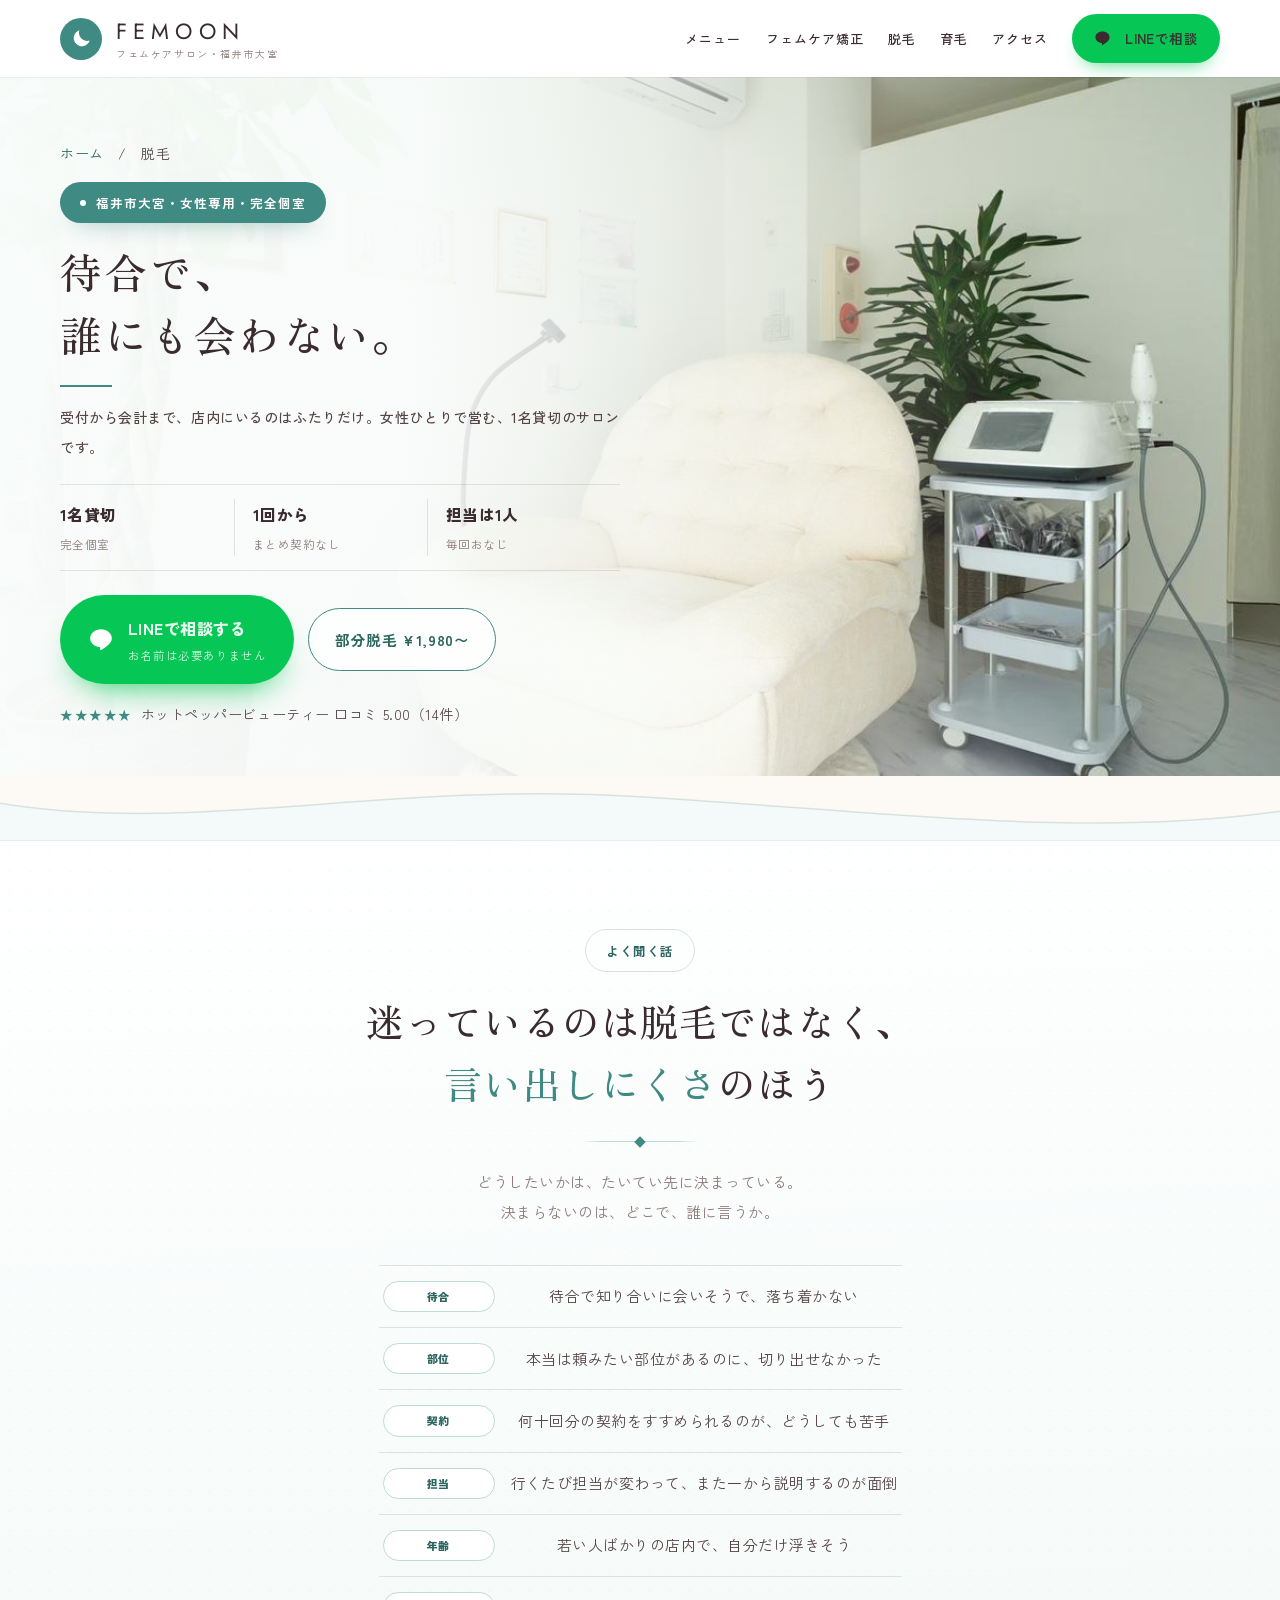
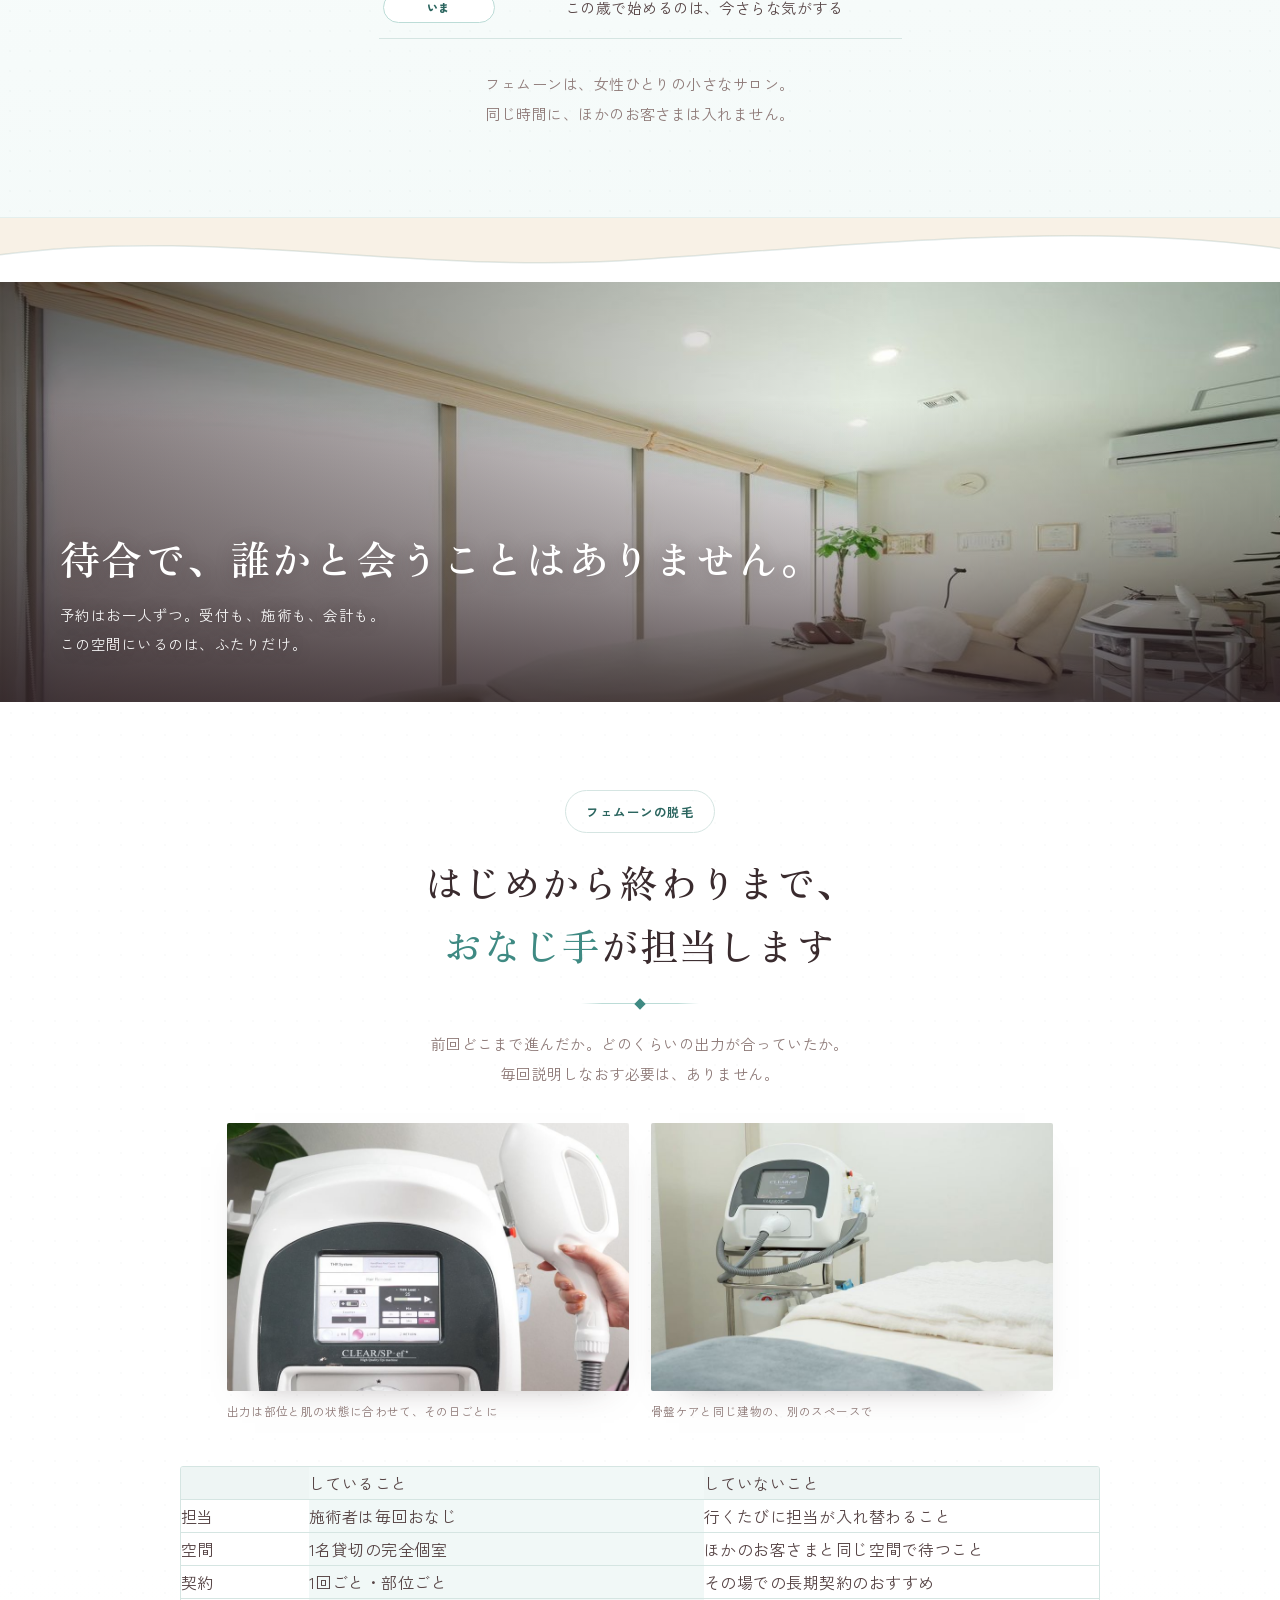
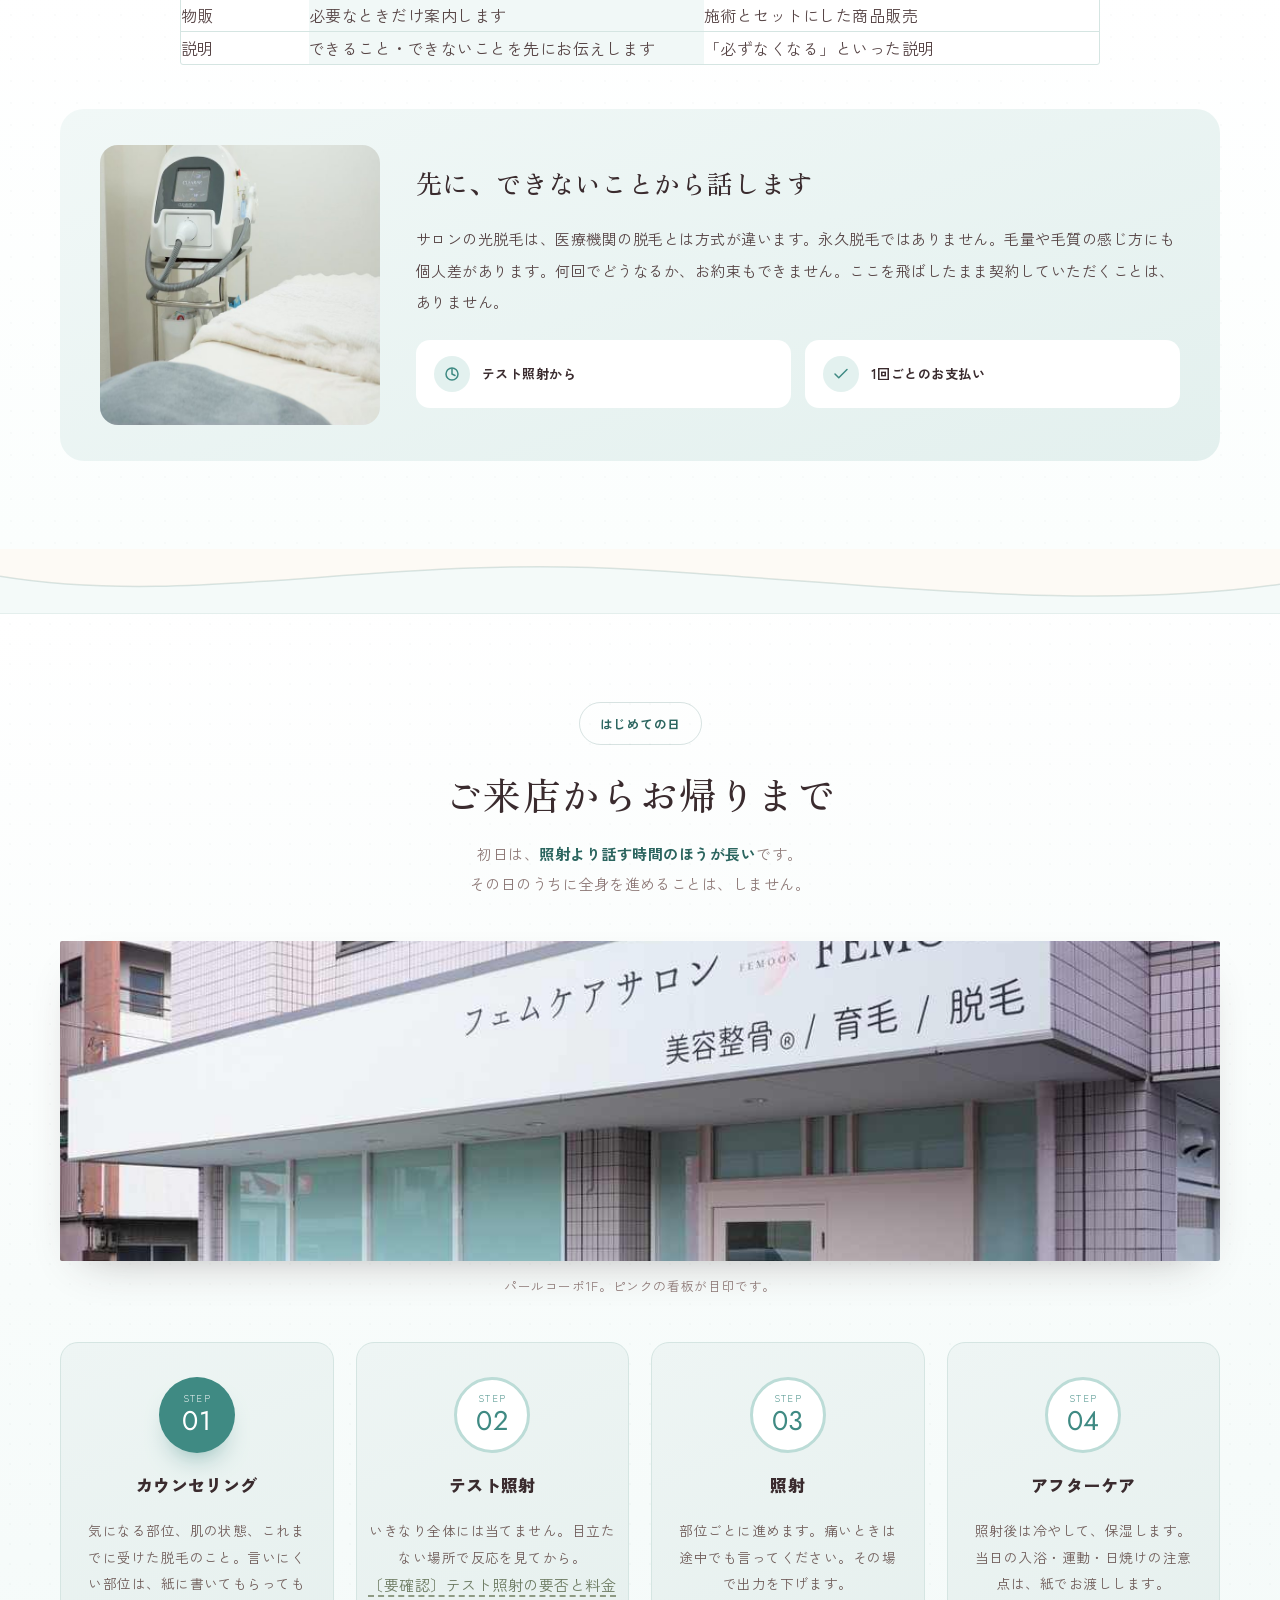
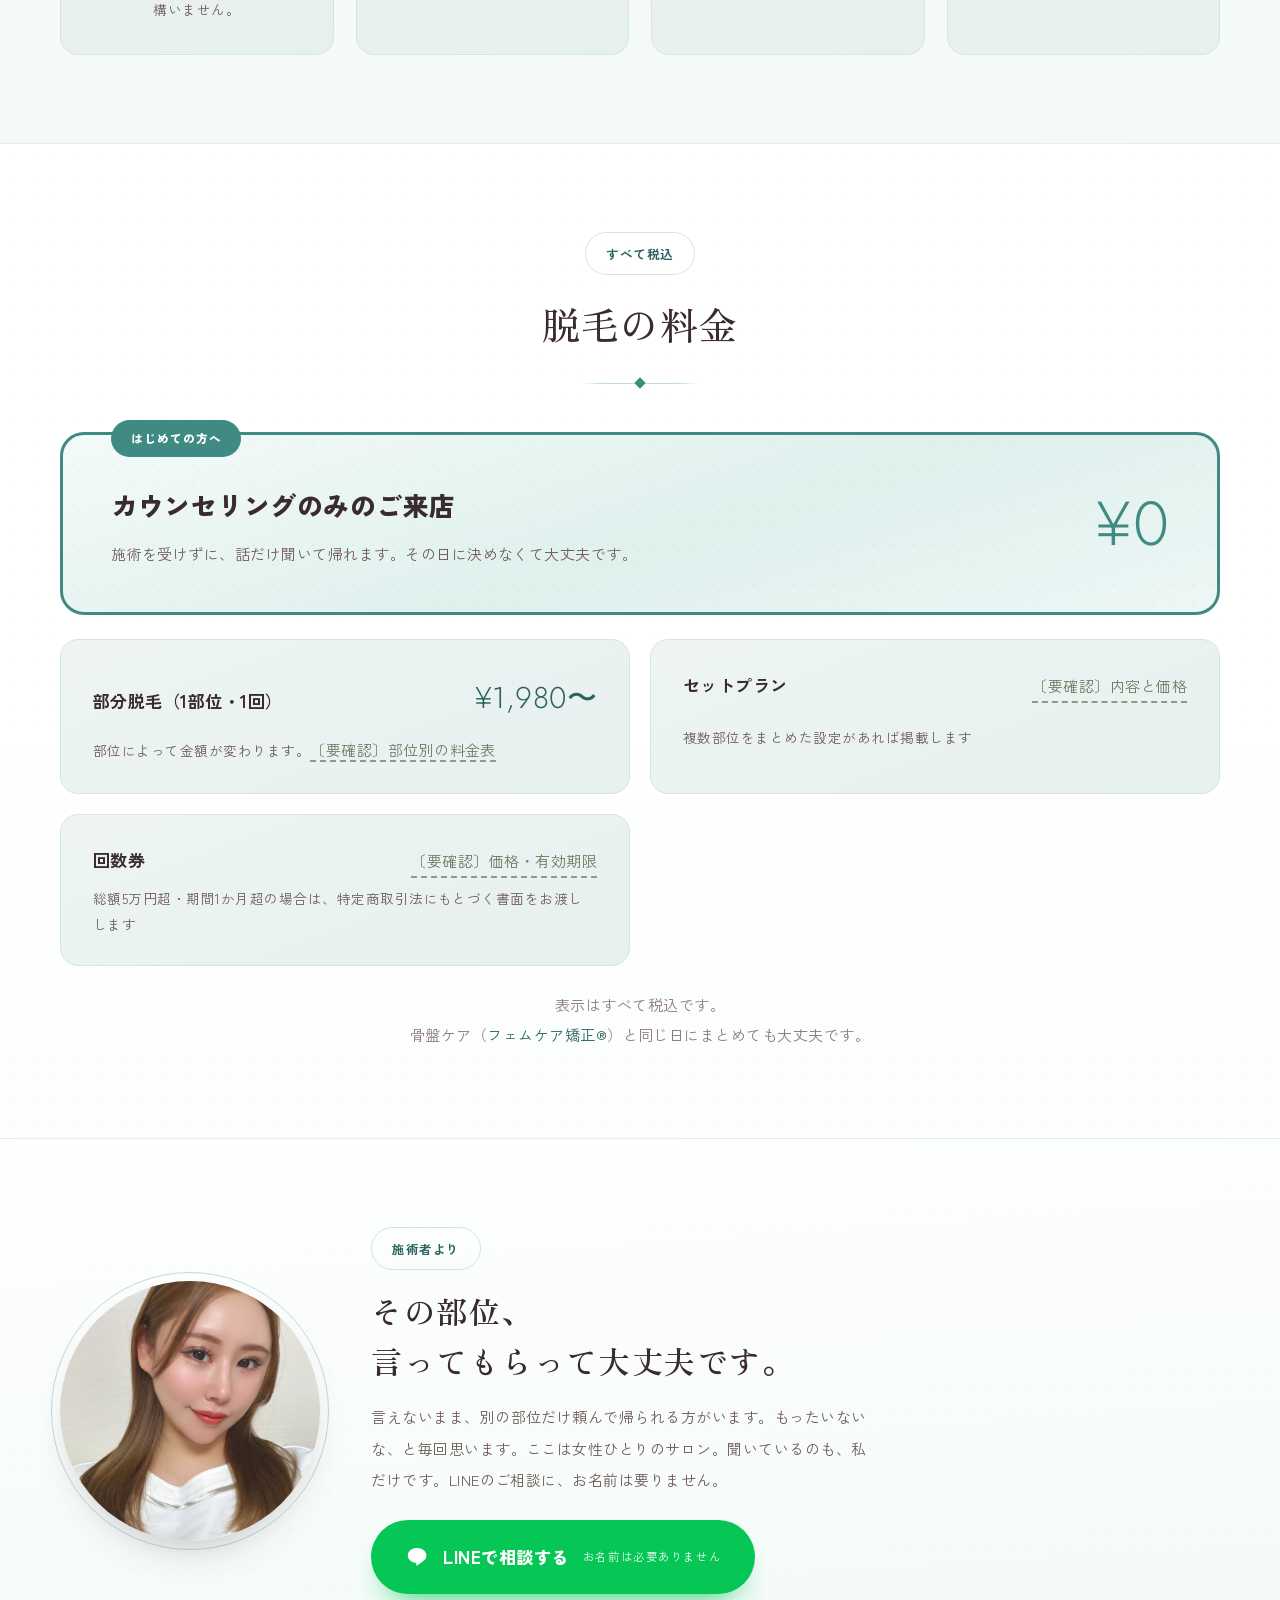
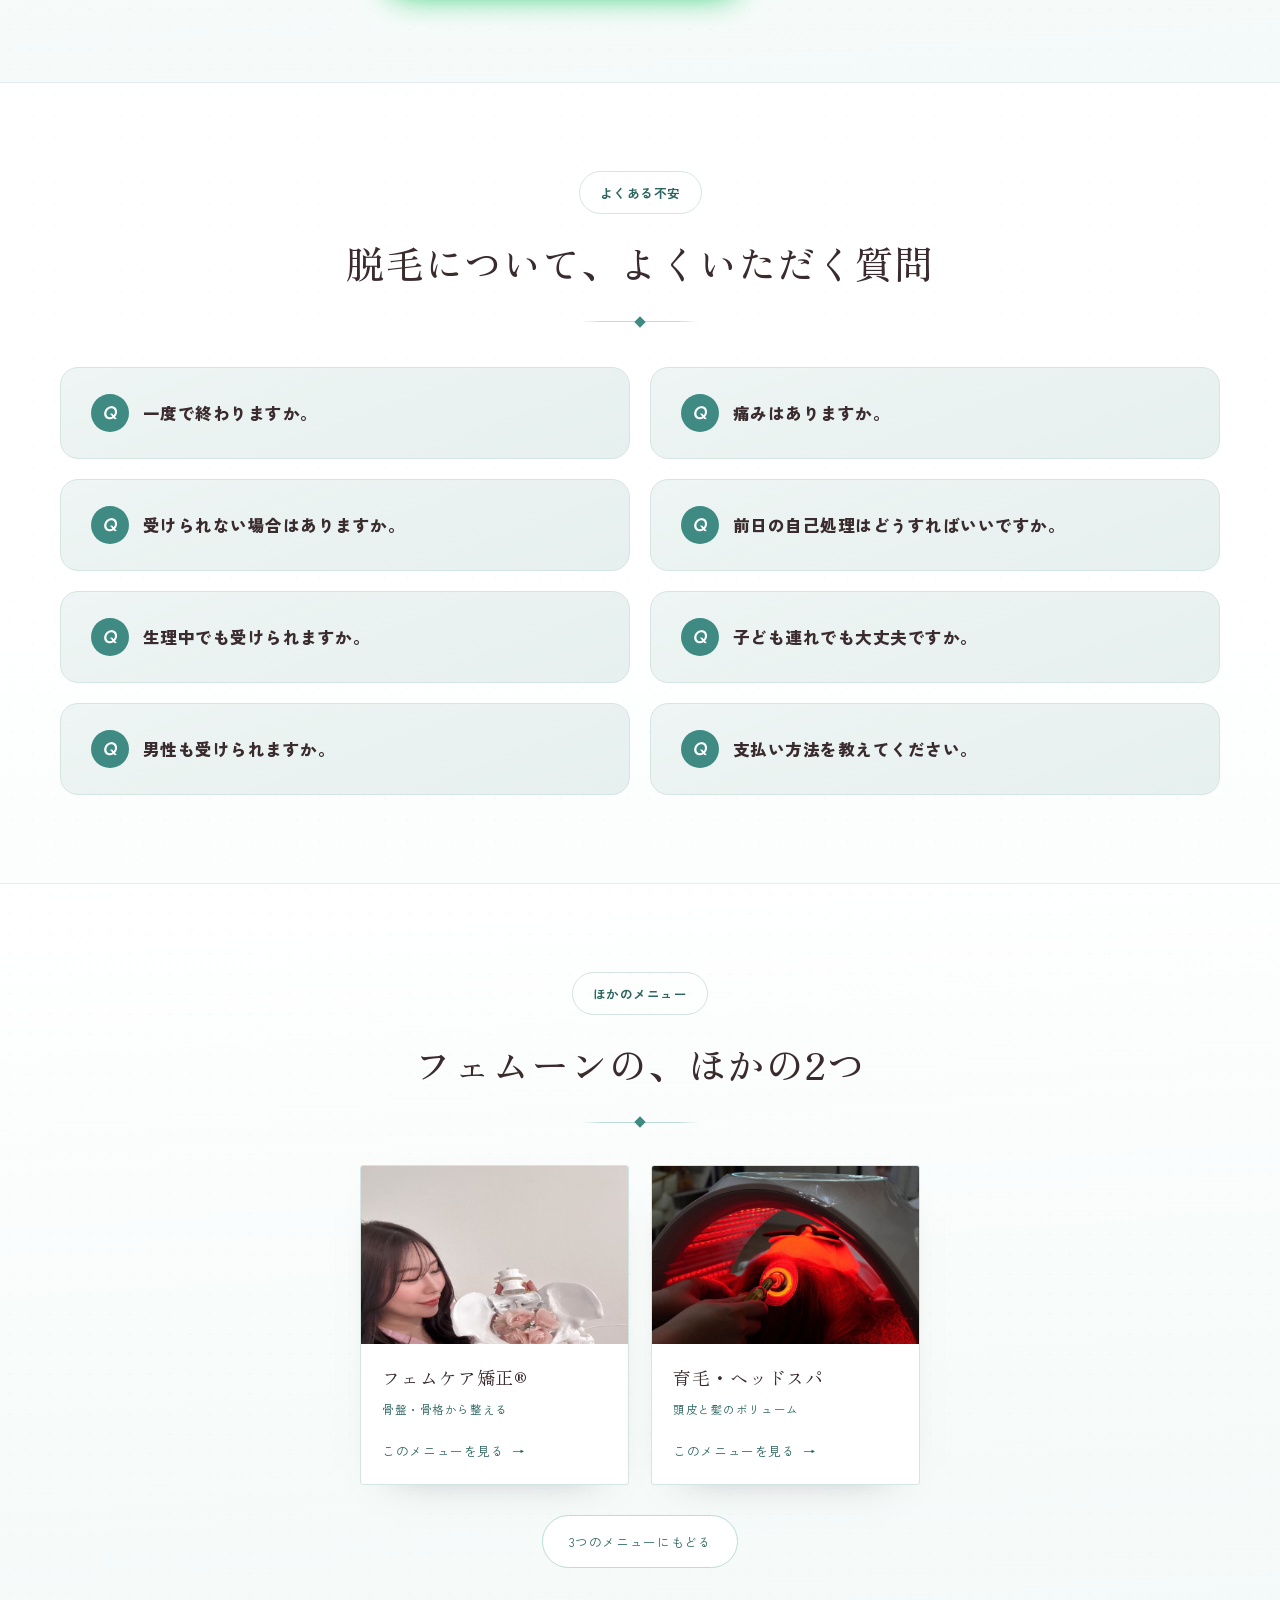
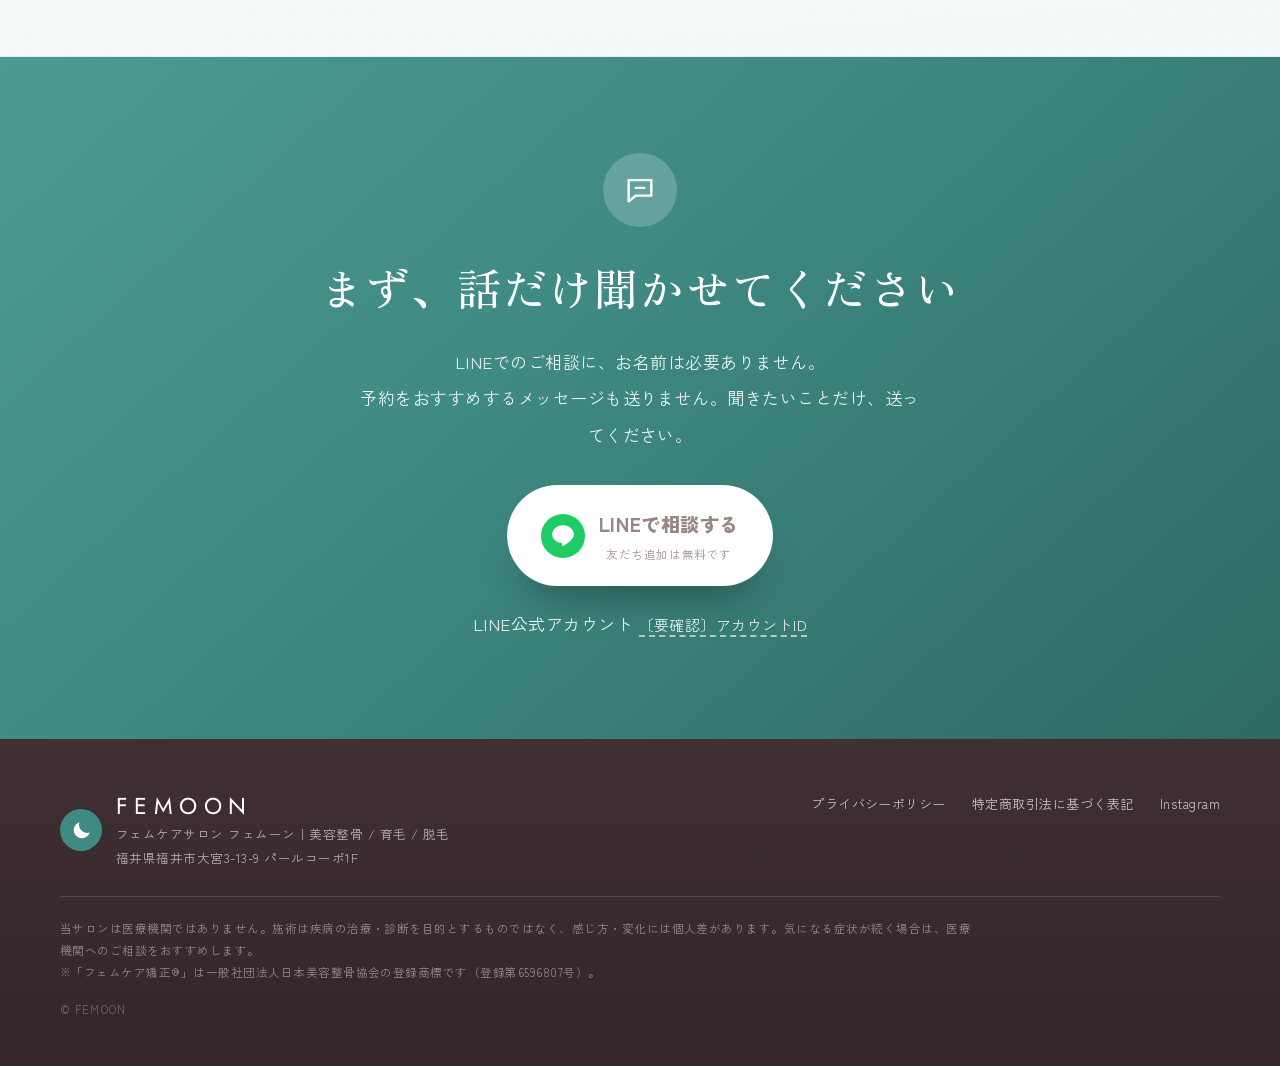
==== datsumo/index.html @ e190ae3e "Add files via upload" ====
<!doctype html>
<html lang="ja">
<head>
<meta charset="utf-8">
<meta name="viewport" content="width=device-width, initial-scale=1">
<title>脱毛｜フェムケアサロン FEMOON（フェムーン）福井市大宮・女性専用・完全個室</title>
<meta name="description" content="福井市大宮の女性専用サロン FEMOON の脱毛。1名貸切の完全個室で、施術者はひとり。部位ごとに1回から承ります。カウンセリングのみ無料。">
<link rel="canonical" href="https://femoon.skeleton-inc.jp/datsumo/">
<meta name="robots" content="noindex,nofollow"><!-- 公開確認中。サロン確認後に削除する -->
<meta property="og:type" content="article">
<meta property="og:title" content="脱毛｜フェムケアサロン FEMOON（フェムーン）福井市大宮・女性専用・完全個室">
<meta property="og:description" content="福井市大宮の女性専用サロン FEMOON の脱毛。1名貸切の完全個室で、施術者はひとり。部位ごとに1回から承ります。カウンセリングのみ無料。">
<meta property="og:image" content="https://femoon.skeleton-inc.jp/assets/storefront.jpg">
<meta property="og:locale" content="ja_JP">
<meta name="twitter:card" content="summary_large_image">
<meta name="theme-color" content="#3F8A83">
<link rel="preconnect" href="https://fonts.googleapis.com">
<link rel="preconnect" href="https://fonts.gstatic.com" crossorigin>
<link rel="stylesheet" href="https://fonts.googleapis.com/css2?family=Zen+Old+Mincho:wght@400;500;600&family=Zen+Kaku+Gothic+New:wght@400;500;700;900&family=Jost:wght@300;400;500;600&display=swap">
<link rel="stylesheet" href="../assets/style.css">
<script type="application/ld+json">
{"@context":"https://schema.org","@type":"BreadcrumbList","itemListElement":[
{"@type":"ListItem","position":1,"name":"ホーム","item":"https://femoon.skeleton-inc.jp/"},
{"@type":"ListItem","position":2,"name":"脱毛","item":"https://femoon.skeleton-inc.jp/datsumo/"}]}
</script>
</head>
<body class="t-datsumo">

<header class="site-head">
  <div class="wrap">
    <a class="brand" href="../">
      <span class="brand-mark"><svg width="23" height="23" viewBox="0 0 24 24" fill="#fff"><path d="M20.5 14.2A8.5 8.5 0 0 1 9.8 3.5a8.5 8.5 0 1 0 10.7 10.7z"/></svg></span>
      <span class="brand-txt"><span class="brand-en">FEMOON</span><span class="brand-ja">フェムケアサロン・福井市大宮</span></span>
    </a>
    <nav class="nav">
      <a href="../#menu">メニュー</a>
      <a href="../">フェムケア矯正</a>
      <a href="../datsumo/">脱毛</a>
      <a href="../ikumo/">育毛</a>
      <a href="../#access">アクセス</a>
      <a class="btn-line" href="../#line"><svg width="17" height="17" viewBox="0 0 24 24" fill="currentColor"><path d="M12 2C6.48 2 2 5.73 2 10.32c0 4.1 3.55 7.54 8.35 8.2.32.07.77.22.88.5.1.25.07.65.03.9l-.14.85c-.04.25-.2.98.86.53 1.06-.44 5.7-3.36 7.78-5.75C21.1 13.9 22 12.2 22 10.32 22 5.73 17.52 2 12 2z"/></svg><span><b>LINEで相談</b></span></a>
    </nav>
  </div>
</header>

<section class="sub-hero" id="top">
  <img src="../assets/dm-room2.jpg" alt="脱毛の施術を行う個室。チェアと脱毛機" fetchpriority="high">
  <div class="wrap">
    <div class="sub-hero-in">
      <p class="crumb"><a href="../">ホーム</a>　/　脱毛</p>
      <span class="badge" style="margin-top:14px"><i></i>福井市大宮・女性専用・完全個室</span>
      <h1>待合で、<br>誰にも会わない。</h1>
      <span class="hero-rule" aria-hidden="true"></span>
      <p class="hero-sub">受付から会計まで、店内にいるのはふたりだけ。<br class="sp-br">女性ひとりで営む、1名貸切のサロンです。</p>
      <ul class="hero-facts">
        <li><b>1名貸切</b><span>完全個室</span></li>
        <li><b>1回から</b><span>まとめ契約なし</span></li>
        <li><b>担当は1人</b><span>毎回おなじ</span></li>
      </ul>
      <div class="hero-cta">
        <a class="btn-line" href="../#line">
          <svg width="26" height="26" viewBox="0 0 24 24" fill="currentColor"><path d="M12 2C6.48 2 2 5.73 2 10.32c0 4.1 3.55 7.54 8.35 8.2.32.07.77.22.88.5.1.25.07.65.03.9l-.14.85c-.04.25-.2.98.86.53 1.06-.44 5.7-3.36 7.78-5.75C21.1 13.9 22 12.2 22 10.32 22 5.73 17.52 2 12 2z"/></svg>
          <span><b>LINEで相談する</b><span>お名前は必要ありません</span></span>
        </a>
        <a class="btn-ghost-w" href="#price">部分脱毛 ¥1,980〜</a>
      </div>
      <p class="hero-note"><span class="hero-stars" aria-hidden="true">★★★★★</span>ホットペッパービューティー 口コミ 5.00（14件）</p>
    </div>
  </div>
</section>

<div class="wv wv--from-white"><svg viewBox="0 0 1440 80" preserveAspectRatio="none" aria-hidden="true"><path d="M0,34 C220,74 430,6 720,26 C1010,46 1230,78 1440,44 L1440,80 L0,80 Z" fill="currentColor"/><path d="M0,34 C220,74 430,6 720,26 C1010,46 1230,78 1440,44" fill="none" stroke="rgba(var(--pink-deep-rgb),.16)" stroke-width="1.5" vector-effect="non-scaling-stroke"/></svg></div>

<section class="sec sec--beige" id="worries">
  <div class="wrap center">
    <span class="eyebrow">よく聞く話</span>
    <h2 class="h2" style="margin-top:18px">迷っているのは脱毛ではなく、<br><em>言い出しにくさ</em>のほう</h2>
    <span class="rule"></span>
    <p class="lead" style="margin-top:20px">どうしたいかは、たいてい先に決まっている。<br>決まらないのは、どこで、誰に言うか。</p>
    <ul class="wor-list" style="max-width:780px;margin:38px auto 0">
      <li><span class="wl-tag">待合</span><span class="wl-txt">待合で知り合いに会いそうで、落ち着かない</span></li>
      <li><span class="wl-tag">部位</span><span class="wl-txt">本当は頼みたい部位があるのに、切り出せなかった</span></li>
      <li><span class="wl-tag">契約</span><span class="wl-txt">何十回分の契約をすすめられるのが、どうしても苦手</span></li>
      <li><span class="wl-tag">担当</span><span class="wl-txt">行くたび担当が変わって、また一から説明するのが面倒</span></li>
      <li><span class="wl-tag">年齢</span><span class="wl-txt">若い人ばかりの店内で、自分だけ浮きそう</span></li>
      <li><span class="wl-tag">いま</span><span class="wl-txt">この歳で始めるのは、今さらな気がする</span></li>
    </ul>
    <p class="lead" style="margin-top:30px">フェムーンは、女性ひとりの小さなサロン。<br>同じ時間に、ほかのお客さまは入れません。</p>
  </div>
</section>

<div class="wv wv--from-beige"><svg viewBox="0 0 1440 80" preserveAspectRatio="none" aria-hidden="true"><path d="M0,46 C240,10 470,72 720,52 C980,32 1220,4 1440,38 L1440,80 L0,80 Z" fill="currentColor"/><path d="M0,46 C240,10 470,72 720,52 C980,32 1220,4 1440,38" fill="none" stroke="rgba(var(--pink-deep-rgb),.14)" stroke-width="1.5" vector-effect="non-scaling-stroke"/></svg></div>

<section class="band">
  <img src="../assets/dm-band.jpg" alt="窓から光が入る、明るい施術スペース" loading="lazy">
  <div class="band-in">
    <p class="band-lead">待合で、誰かと会うことはありません。</p>
    <p class="band-sub">予約はお一人ずつ。受付も、施術も、会計も。<br>この空間にいるのは、ふたりだけ。</p>
  </div>
</section>

<section class="sec sec--white" id="about">
  <div class="wrap center">
    <span class="eyebrow">フェムーンの脱毛</span>
    <h2 class="h2" style="margin-top:18px">はじめから終わりまで、<br><em>おなじ手</em>が担当します</h2>
    <span class="rule"></span>
    <p class="lead" style="margin-top:20px">前回どこまで進んだか。どのくらいの出力が合っていたか。<br>毎回説明しなおす必要は、ありません。</p>
    <div class="duo" style="max-width:920px;margin-left:auto;margin-right:auto">
      <figure><img src="../assets/dm-machine.jpg" alt="サロンに設置している業務用の脱毛機" loading="lazy"><figcaption>出力は部位と肌の状態に合わせて、その日ごとに</figcaption></figure>
      <figure><img src="../assets/dm-room.jpg" alt="施術ベッドと脱毛機" loading="lazy"><figcaption>骨盤ケアと同じ建物の、別のスペースで</figcaption></figure>
    </div>

    <div class="cmp" style="max-width:920px;margin:44px auto 0;text-align:left">
      <div class="cmp-head"><span></span><span class="cmp-do">していること</span><span>していないこと</span></div>
      <div class="cmp-row"><span class="cmp-k">担当</span><span class="cmp-do">施術者は毎回おなじ</span><span>行くたびに担当が入れ替わること</span></div>
      <div class="cmp-row"><span class="cmp-k">空間</span><span class="cmp-do">1名貸切の完全個室</span><span>ほかのお客さまと同じ空間で待つこと</span></div>
      <div class="cmp-row"><span class="cmp-k">契約</span><span class="cmp-do">1回ごと・部位ごと</span><span>その場での長期契約のおすすめ</span></div>
      <div class="cmp-row"><span class="cmp-k">物販</span><span class="cmp-do">必要なときだけ案内します</span><span>施術とセットにした商品販売</span></div>
      <div class="cmp-row"><span class="cmp-k">説明</span><span class="cmp-do">できること・できないことを先にお伝えします</span><span>「必ずなくなる」といった説明</span></div>
    </div>

    <div class="why" style="margin-top:44px">
      <img src="../assets/dm-why.jpg" alt="脱毛機を置いた施術スペース" loading="lazy">
      <div style="text-align:left">
        <h3>先に、できないことから話します</h3>
        <p>サロンの光脱毛は、医療機関の脱毛とは方式が違います。永久脱毛ではありません。毛量や毛質の感じ方にも個人差があります。何回でどうなるか、お約束もできません。ここを飛ばしたまま契約していただくことは、ありません。</p>
        <div class="why-3" style="grid-template-columns:repeat(2,minmax(0,1fr));margin-top:22px">
          <div><i><svg width="18" height="18" viewBox="0 0 24 24" fill="none" stroke="currentColor" stroke-width="2" stroke-linecap="round" stroke-linejoin="round" style="color:var(--pink)"><path d="M12 5v7l4 2"/><circle cx="12" cy="12" r="8"/></svg></i><span>テスト照射から</span></div>
          <div><i><svg width="18" height="18" viewBox="0 0 24 24" fill="none" stroke="currentColor" stroke-width="2" stroke-linecap="round" stroke-linejoin="round" style="color:var(--pink)"><path d="M20 6 9 17l-5-5"/></svg></i><span>1回ごとのお支払い</span></div>
        </div>
      </div>
    </div>
  </div>
</section>

<div class="wv wv--from-white"><svg viewBox="0 0 1440 80" preserveAspectRatio="none" aria-hidden="true"><path d="M0,34 C220,74 430,6 720,26 C1010,46 1230,78 1440,44 L1440,80 L0,80 Z" fill="currentColor"/><path d="M0,34 C220,74 430,6 720,26 C1010,46 1230,78 1440,44" fill="none" stroke="rgba(var(--pink-deep-rgb),.16)" stroke-width="1.5" vector-effect="non-scaling-stroke"/></svg></div>

<section class="sec sec--beige" id="flow">
  <div class="wrap center">
    <span class="eyebrow">はじめての日</span>
    <h2 class="h2" style="margin-top:18px">ご来店からお帰りまで</h2>
    <p class="lead" style="margin-top:14px">初日は、<strong style="color:var(--pink-deep)">照射より話す時間のほうが長い</strong>です。<br>その日のうちに全身を進めることは、しません。</p>
    <figure class="flow-fig">
      <img src="../assets/storefront.jpg" alt="フェムーンの入口" loading="lazy">
      <figcaption>パールコーポ1F。ピンクの看板が目印です。</figcaption>
    </figure>
    <div class="steps">
      <div class="step"><span class="no"><small>STEP</small><b>01</b></span><h4>カウンセリング</h4><p>気になる部位、肌の状態、これまでに受けた脱毛のこと。言いにくい部位は、紙に書いてもらっても構いません。</p></div>
      <div class="step"><span class="no"><small>STEP</small><b>02</b></span><h4>テスト照射</h4><p>いきなり全体には当てません。目立たない場所で反応を見てから。<span class="tbd">〔要確認〕テスト照射の要否と料金</span></p></div>
      <div class="step"><span class="no"><small>STEP</small><b>03</b></span><h4>照射</h4><p>部位ごとに進めます。痛いときは途中でも言ってください。その場で出力を下げます。</p></div>
      <div class="step"><span class="no"><small>STEP</small><b>04</b></span><h4>アフターケア</h4><p>照射後は冷やして、保湿します。当日の入浴・運動・日焼けの注意点は、紙でお渡しします。</p></div>
    </div>
  </div>
</section>

<section class="sec sec--white" id="price">
  <div class="wrap center">
    <span class="eyebrow">すべて税込</span>
    <h2 class="h2" style="margin-top:18px">脱毛の料金</h2>
    <span class="rule"></span>
    <div class="price-hero">
      <span class="ribbon">はじめての方へ</span>
      <div class="price-hero-in">
        <div style="text-align:left">
          <h3>カウンセリングのみのご来店</h3>
          <p>施術を受けずに、話だけ聞いて帰れます。その日に決めなくて大丈夫です。</p>
        </div>
        <span class="price-tag"><b>¥0</b></span>
      </div>
    </div>
    <div class="price-grid" style="text-align:left">
      <div class="price-row"><span class="nm">部分脱毛（1部位・1回）</span><span class="val">¥1,980〜</span><span class="dsc">部位によって金額が変わります。<span class="tbd">〔要確認〕部位別の料金表</span></span></div>
      <div class="price-row"><span class="nm">セットプラン</span><span class="tbd">〔要確認〕内容と価格</span><span class="dsc">複数部位をまとめた設定があれば掲載します</span></div>
      <div class="price-row"><span class="nm">回数券</span><span class="tbd">〔要確認〕価格・有効期限</span><span class="dsc">総額5万円超・期間1か月超の場合は、特定商取引法にもとづく書面をお渡しします</span></div>
    </div>
    <p class="lead" style="margin-top:24px">表示はすべて税込です。<br>骨盤ケア（<a href="../" style="color:var(--pink-deep)">フェムケア矯正®</a>）と同じ日にまとめても大丈夫です。</p>
  </div>
</section>

<section class="sec sec--beige">
  <div class="wrap">
    <div class="askme">
      <div class="askme-fig">
        <img src="../assets/portrait2.jpg" alt="施術者 安西里帆" loading="lazy">
      </div>
      <div class="askme-body">
        <span class="eyebrow">施術者より</span>
        <p class="askme-lead">その部位、<br>言ってもらって大丈夫です。</p>
        <p class="askme-txt">言えないまま、別の部位だけ頼んで帰られる方がいます。もったいないな、と毎回思います。ここは女性ひとりのサロン。聞いているのも、私だけです。LINEのご相談に、お名前は要りません。</p>
        <a class="btn-line" href="../#line">
          <svg width="24" height="24" viewBox="0 0 24 24" fill="#fff" aria-hidden="true"><path d="M12 3C6.9 3 2.8 6.3 2.8 10.4c0 3.7 3.3 6.8 7.7 7.4.3.1.7.2.8.5.1.3.1.6 0 .9l-.1.8c0 .2-.2.9.8.5s5.4-3.2 7.4-5.4c1.3-1.4 2-2.9 2-4.7C21.4 6.3 17.2 3 12 3z"/></svg>
          <b>LINEで相談する</b><span>お名前は必要ありません</span>
        </a>
      </div>
    </div>
  </div>
</section>

<section class="sec sec--white" id="faq">
  <div class="wrap center">
    <span class="eyebrow">よくある不安</span>
    <h2 class="h2" style="margin-top:18px">脱毛について、よくいただく質問</h2>
    <span class="rule"></span>
    <div class="faq">
      <details><summary><i>Q</i><h4>一度で終わりますか。</h4></summary><p class="a">毛には生えかわりの周期があります。一度で全部、とはいきません。回数の目安は毛量・毛質・部位で変わるので、カウンセリングでお伝えします。「必ず何回で」というお約束はしていません。</p></details>
      <details><summary><i>Q</i><h4>痛みはありますか。</h4></summary><p class="a">感じ方は人それぞれです。出力は部位と肌の状態に合わせて下げられます。痛いときは途中でも言ってください。まずテスト照射で確かめてから進めます。</p></details>
      <details><summary><i>Q</i><h4>受けられない場合はありますか。</h4></summary><p class="a">日焼け直後、肌に炎症があるとき、妊娠中の方、お薬で光に反応しやすくなっている方。お受けできないことがあります。カウンセリングで確認します。<span class="tbd">〔要確認〕サロンの受け入れ基準</span></p></details>
      <details><summary><i>Q</i><h4>前日の自己処理はどうすればいいですか。</h4></summary><p class="a"><span class="tbd">〔要確認〕自己処理の方法とタイミング</span></p></details>
      <details><summary><i>Q</i><h4>生理中でも受けられますか。</h4></summary><p class="a"><span class="tbd">〔要確認〕生理中の受け入れ方針（部位によって異なる場合はその条件も）</span></p></details>
      <details><summary><i>Q</i><h4>子ども連れでも大丈夫ですか。</h4></summary><p class="a">お子さま連れで大丈夫です。完全個室の1名貸切なので、まわりの目は気にせずに。ご予約のときにお知らせください。</p></details>
      <details><summary><i>Q</i><h4>男性も受けられますか。</h4></summary><p class="a">フェムーンは女性専用です。脱毛も女性の方に限らせていただいています。</p></details>
      <details><summary><i>Q</i><h4>支払い方法を教えてください。</h4></summary><p class="a">現金と各種クレジットカード（Visa／Mastercard／JCB／American Express／Diners Club／UnionPay／Discover）がご利用いただけます。</p></details>
    </div>
  </div>
</section>

<section class="sec sec--beige">
  <div class="wrap center">
    <span class="eyebrow">ほかのメニュー</span>
    <h2 class="h2" style="margin-top:18px">フェムーンの、ほかの2つ</h2>
    <span class="rule"></span>
    <div class="svc" style="grid-template-columns:repeat(2,minmax(0,1fr));max-width:760px;margin-left:auto;margin-right:auto">
      <a class="svc-card" href="../">
        <span class="svc-img"><img src="../assets/svc-femcare.jpg" alt="お洋服の上から骨盤まわりに手をあてる施術のようす" loading="lazy" width="720" height="480"></span>
        <span class="svc-body">
          <span class="svc-ttl">フェムケア矯正®</span>
          <span class="svc-sub">骨盤・骨格から整える</span>
          <span class="svc-go">このメニューを見る<i aria-hidden="true">→</i></span>
        </span>
      </a>
      <a class="svc-card" href="../ikumo/">
        <span class="svc-img"><img src="../assets/svc-ikumo.jpg" alt="頭皮に赤色LEDをあてている育毛メニューのようす" loading="lazy" width="720" height="480"></span>
        <span class="svc-body">
          <span class="svc-ttl">育毛・ヘッドスパ</span>
          <span class="svc-sub">頭皮と髪のボリューム</span>
          <span class="svc-go">このメニューを見る<i aria-hidden="true">→</i></span>
        </span>
      </a>
    </div>
    <a class="sub-back" href="../#menu">3つのメニューにもどる</a>
  </div>
</section>

<section class="cta" id="line">
  <div class="wrap">
    <span class="halo"><svg width="34" height="34" viewBox="0 0 24 24" fill="none" stroke="#fff" stroke-width="1.7" stroke-linecap="round" stroke-linejoin="round"><path d="M4 5h16v11H9l-5 4V5z"/><path d="M9 10.5h6"/></svg></span>
    <h2>まず、話だけ聞かせてください</h2>
    <p>LINEでのご相談に、お名前は必要ありません。<br>予約をおすすめするメッセージも送りません。聞きたいことだけ、送ってください。</p>
    <a class="btn-line" href="#"><span class="g"><svg width="26" height="26" viewBox="0 0 24 24" fill="#fff"><path d="M12 2C6.48 2 2 5.73 2 10.32c0 4.1 3.55 7.54 8.35 8.2.32.07.77.22.88.5.1.25.07.65.03.9l-.14.85c-.04.25-.2.98.86.53 1.06-.44 5.7-3.36 7.78-5.75C21.1 13.9 22 12.2 22 10.32 22 5.73 17.52 2 12 2z"/></svg></span><span><b>LINEで相談する</b><span>友だち追加は無料です</span></span></a>
    <p class="acct">LINE公式アカウント <span class="tbd">〔要確認〕アカウントID</span></p>
  </div>
</section>

<footer class="foot">
  <div class="wrap">
    <div class="foot-top">
      <div class="brand">
        <span class="brand-mark"><svg width="23" height="23" viewBox="0 0 24 24" fill="#fff"><path d="M20.5 14.2A8.5 8.5 0 0 1 9.8 3.5a8.5 8.5 0 1 0 10.7 10.7z"/></svg></span>
        <span class="brand-txt"><span class="brand-en">FEMOON</span><span class="foot-addr">フェムケアサロン フェムーン｜美容整骨 / 育毛 / 脱毛<br>福井県福井市大宮3-13-9 パールコーポ1F</span></span>
      </div>
      <nav class="foot-nav">
        <a href="../privacy.html">プライバシーポリシー</a>
        <a href="../tokushoho.html">特定商取引法に基づく表記</a>
        <a href="#">Instagram</a>
      </nav>
    </div>
    <p class="foot-legal">当サロンは医療機関ではありません。施術は疾病の治療・診断を目的とするものではなく、感じ方・変化には個人差があります。気になる症状が続く場合は、医療機関へのご相談をおすすめします。<br>※「フェムケア矯正®」は一般社団法人日本美容整骨協会の登録商標です（登録第6596807号）。</p>
    <p class="foot-cr">© FEMOON</p>
  </div>
</footer>

<div class="sticky">
  <a class="btn-line" href="../#line"><svg width="19" height="19" viewBox="0 0 24 24" fill="currentColor"><path d="M12 2C6.48 2 2 5.73 2 10.32c0 4.1 3.55 7.54 8.35 8.2.32.07.77.22.88.5.1.25.07.65.03.9l-.14.85c-.04.25-.2.98.86.53 1.06-.44 5.7-3.36 7.78-5.75C21.1 13.9 22 12.2 22 10.32 22 5.73 17.52 2 12 2z"/></svg><span><b>LINEで相談する</b></span></a>
  <a class="alt" href="#price">料金を見る</a>
</div>

</body>
</html>
---- assets/style.css ----
/* ============================================================
   FEMOON — フェムケアサロン フェムーン
   スケルトン株式会社 / 2026
   ============================================================ */

:root{
  --pink:#D9607F;
  --tp-a:#FEF6F8;
  --tp-b:#FBE7EE;
  --tp-c:#FDF1F4;
  --wave-beige:#FBF7F0;
  --wave-white:#FFFFFF;
  --why-a:#FAF5EC;
  --why-b:#F4EADB;
  --veil-rgb:253,250,246;
  --pink-rgb:217,96,127;
  --pink-deep-rgb:178,63,95;
  --pink-mid:#F7D3DD;
  --cta-a:#E4738E;
  --cta-b:#D9607F;
  --cta-c:#C04D6C;
  --pink-deep:#B23F5F;
  --pink-soft:#FBE9EE;
  --pink-pale:#FDF0F3;
  --beige:#F7F0E6;
  --beige-deep:#EFE3D2;
  --card:#F7EEDF;
  --card-2:#F1E5D2;
  --card-line:#E7D8C0;
  --marker:#FAD7E0;
  --ink:#3A2B2E;
  --text:#574546;
  --muted:#6F5C59;
  --faint:#8E7A78;
  --dim:#A98D8B;
  --line:#EADCCB;
  --line-soft:#F3EBE0;
  --line-pink:#F1C9D5;
  --line:#EADCCB;
  --white:#FFFFFF;
  --line-green:#06C755;

  --serif:"Zen Old Mincho","Hiragino Mincho ProN","Yu Mincho",serif;
  --sans:"Zen Kaku Gothic New","Hiragino Sans","Yu Gothic",system-ui,sans-serif;
  --latin:"Jost",system-ui,sans-serif;

  --shadow-card:0 24px 44px -38px rgba(160,110,120,.6);
  --shadow-pop:0 26px 48px -34px rgba(var(--pink-rgb),.5);
  --shadow-line:0 18px 32px -18px rgba(6,199,85,.95);

  --tex-beige:radial-gradient(rgba(58,43,46,.020) 1px, transparent 1.3px) 0 0 / 20px 20px,
              linear-gradient(176deg,#FFFFFF 0%,#FDFAF6 55%,#FCF8F3 100%);
  --tex-white:radial-gradient(rgba(58,43,46,.018) 1px, transparent 1.3px) 0 0 / 22px 22px,
              linear-gradient(180deg,#FFFFFF 0%,#FFFFFF 60%,#FEFDFB 100%);
  --tex-pink:radial-gradient(rgba(var(--pink-deep-rgb),.045) 1px, transparent 1.3px) 0 0 / 20px 20px,
             linear-gradient(162deg,var(--tp-a) 0%,var(--tp-b) 55%,var(--tp-c) 100%);

  --gut:clamp(20px,5vw,60px);
  --sec:clamp(56px,8vw,88px);
}

*,*::before,*::after{box-sizing:border-box}
html{scroll-behavior:smooth}
body{
  margin:0;background:#FFFFFF;color:var(--text);
  font-family:var(--sans);font-size:16px;line-height:2;letter-spacing:.03em;
  -webkit-font-smoothing:antialiased;text-rendering:optimizeLegibility;
  padding-bottom:0;
}
img{display:block;max-width:100%;height:auto}
p{margin:0}
h1,h2,h3,h4{margin:0;font-weight:500}
ul{margin:0;padding:0;list-style:none}
a{color:var(--pink-deep);text-decoration:none}
a:hover{color:#8E2C48}
button{font-family:inherit}
:focus-visible{outline:3px solid var(--pink);outline-offset:3px;border-radius:4px}
.sr{position:absolute;width:1px;height:1px;padding:0;margin:-1px;overflow:hidden;clip:rect(0 0 0 0);white-space:nowrap;border:0}

.wrap{max-width:1320px;margin:0 auto;padding:0 var(--gut)}
.sec{padding:var(--sec) 0;position:relative;overflow:hidden}
.sec--beige{background:var(--tex-beige);border-top:1px solid var(--beige-deep);border-bottom:1px solid var(--beige-deep)}
.sec--white{background:var(--tex-white)}
.sec--pink{background:var(--tex-pink)}

/* soft decorative blobs */
.blob{position:absolute;border-radius:50%;pointer-events:none;z-index:0}
.blob--pink{background:radial-gradient(circle at 50% 50%, rgba(253,240,243,.95) 0%, rgba(253,240,243,.55) 45%, rgba(253,240,243,0) 72%)}
.blob--beige{background:radial-gradient(circle at 50% 50%, rgba(241,230,213,.95) 0%, rgba(241,230,213,.55) 45%, rgba(241,230,213,0) 72%)}
.blob--rose{background:radial-gradient(circle at 50% 50%, rgba(251,227,233,.95) 0%, rgba(251,227,233,.55) 45%, rgba(251,227,233,0) 72%)}
.sec > .wrap{position:relative;z-index:1}

/* ---------- type ---------- */
.eyebrow{
  display:inline-block;background:var(--card);border:1px solid var(--card-line);color:var(--pink-deep);
  font-size:12px;font-weight:700;letter-spacing:.16em;padding:8px 22px;border-radius:999px;
}
.sec--white .eyebrow{background:var(--card);border-color:var(--card-line)}
.sec--pink .eyebrow{background:var(--pink);color:#fff}
.h2{
  font-family:var(--serif);font-size:clamp(23px,3.4vw,38px);line-height:1.65;
  letter-spacing:.03em;color:var(--ink);text-wrap:balance;
}
.h2 em{font-style:normal;color:var(--pink)}
.rule{display:block;width:56px;height:4px;border-radius:999px;background:var(--pink);margin:20px auto 0}
.lead{font-size:clamp(14px,1.6vw,15px);color:var(--faint);line-height:2;text-wrap:pretty}
.center{text-align:center;display:flex;flex-direction:column;align-items:center}
.mark{background:linear-gradient(transparent 62%, var(--marker) 62%)}
.num{font-family:var(--latin);font-weight:300;color:var(--pink);line-height:1}
.lbl{font-family:var(--latin);font-weight:500;letter-spacing:.2em}

/* ---------- buttons ---------- */
.btn-line{
  display:inline-flex;align-items:center;gap:14px;background:var(--line-green);color:#fff;
  padding:20px 34px;border-radius:999px;box-shadow:var(--shadow-line);
  transition:transform .18s ease, box-shadow .18s ease;
}
.btn-line:hover{color:#fff;transform:translateY(-2px);box-shadow:0 24px 40px -18px rgba(6,199,85,.95)}
.btn-line b{display:block;font-size:17px;font-weight:900;letter-spacing:.03em}
.btn-line span{display:block;font-size:11.5px;font-weight:400;opacity:.9;letter-spacing:.05em}
.btn-line svg{flex:none}

/* ---------- header ---------- */
.site-head{background:var(--white);position:sticky;top:0;z-index:50;box-shadow:0 1px 0 rgba(58,43,46,.06)}
.site-head .wrap{display:flex;align-items:center;justify-content:space-between;gap:24px;padding-top:14px;padding-bottom:14px}
.brand{display:flex;align-items:center;gap:14px}
.brand-mark{width:42px;height:42px;border-radius:50%;background:var(--pink);display:grid;place-items:center;flex:none}
.brand-txt{display:flex;flex-direction:column;line-height:1.35}
.brand-en{font-family:var(--latin);font-weight:400;font-size:22px;letter-spacing:.28em;color:var(--ink)}
.brand-ja{font-size:10px;letter-spacing:.16em;color:var(--faint)}
.nav{display:flex;align-items:center;gap:24px}
.nav a{font-size:13px;font-weight:500;letter-spacing:.08em;color:var(--ink)}
.nav .btn-line{padding:11px 22px;box-shadow:0 10px 20px -12px rgba(6,199,85,.9)}
.nav .btn-line b{font-size:13.5px;font-weight:700}
@media(max-width:900px){.nav a:not(.btn-line){display:none}}

/* ---------- hero ---------- */
.hero{position:relative;overflow:hidden;isolation:isolate;
  min-height:clamp(430px,58vh,560px);display:flex;align-items:center;
  padding:clamp(30px,4.5vw,52px) 0}
.hero-main{position:absolute;inset:0;width:100%;height:100%;object-fit:cover;object-position:47% 24%;z-index:0}
.hero-veil{position:absolute;inset:0;z-index:1;pointer-events:none;
  background:linear-gradient(92deg,
    rgba(253,250,246,.985) 0%,rgba(253,250,246,.96) 30%,
    rgba(253,250,246,.80) 45%,rgba(253,250,246,.34) 60%,rgba(253,250,246,0) 78%)}
.hero-in{position:relative;z-index:2;width:100%;max-width:1320px;margin:0 auto;padding:0 var(--gut)}
.hero-card{max-width:min(700px,70%)}
.badge{display:inline-flex;align-items:center;gap:10px;background:var(--pink);color:#fff;
  font-size:clamp(10.5px,1.3vw,12.5px);font-weight:700;letter-spacing:.08em;padding:8px 20px;border-radius:999px;
  box-shadow:0 12px 24px -16px rgba(var(--pink-rgb),.9);max-width:none;width:auto}
.badge i{width:6px;height:6px;border-radius:50%;background:#fff;display:block}
.hero h1{font-family:var(--serif);font-size:clamp(28px,4.1vw,45px);font-weight:600;
  line-height:1.4;letter-spacing:.055em;color:var(--ink);margin-top:20px}
.hero-rule{display:block;width:52px;height:2px;background:var(--pink);margin-top:20px}
.hero-sub{margin-top:18px;font-size:clamp(13.5px,1.6vw,15.5px);font-weight:500;line-height:2;color:var(--muted)}
.hero-cta{display:flex;align-items:center;gap:14px;margin-top:24px;flex-wrap:wrap;max-width:none}
.hero-cta .btn-line{padding:17px 28px}
.hero-cta .btn-line b{font-size:16px}
.btn-ghost-w{display:inline-flex;align-items:center;justify-content:center;
  border:1.5px solid var(--pink);color:var(--pink-deep);background:rgba(255,255,255,.8);
  padding:16px 26px;border-radius:999px;font-size:14.5px;font-weight:700;letter-spacing:.04em;
  transition:background .18s ease}
.btn-ghost-w:hover{background:var(--pink-soft);color:var(--pink-deep)}
@media(max-width:820px){
  .hero{display:block;min-height:0;padding:0;isolation:auto}
  .hero-main{position:relative;display:block;width:100%;height:clamp(210px,52vw,300px);
    object-fit:cover;object-position:58% 44%}
  .hero-veil{display:none}
  .hero-in{padding:clamp(26px,6vw,38px) var(--gut) clamp(30px,7vw,42px);background:var(--tex-beige)}
  .hero-in > *{max-width:100%}
  .hero-cta{flex-direction:column;align-items:stretch}
  .hero-cta .btn-line,.btn-ghost-w{width:100%;justify-content:center}
}

/* ---------- 変化の記録（ビフォーアフター） ---------- */
.records{display:grid;grid-template-columns:repeat(2,minmax(0,1fr));gap:24px;margin-top:44px;width:100%;text-align:left}
@media(max-width:820px){.records{grid-template-columns:1fr}}
.rec{margin:0;background:#fff;border:1px solid rgba(58,43,46,.09);border-radius:20px;overflow:hidden;
  display:flex;flex-direction:column}
.rec-img{background:#F3EBE0;display:flex;align-items:center;justify-content:center;padding:14px}
.rec-img img{width:100%;max-height:460px;object-fit:contain;border-radius:10px}
.rec figcaption{padding:22px 26px 26px}
.rec-tag{display:inline-block;font-size:12px;font-weight:700;letter-spacing:.06em;
  color:var(--pink-deep);background:var(--pink-soft);padding:6px 15px;border-radius:999px}
.rec-meta{margin:16px 0 0;display:flex;flex-direction:column;gap:0}
.rec-meta > div{display:grid;grid-template-columns:118px minmax(0,1fr);gap:14px;
  padding:11px 0;border-top:1px solid var(--line-soft)}
.rec-meta > div:first-child{border-top:0;padding-top:0}
.rec-meta dt{font-size:12.5px;font-weight:700;color:var(--faint);margin:0}
.rec-meta dd{margin:0;font-size:13.5px;line-height:1.8;color:var(--ink)}
.rec-note{margin-top:26px;padding:26px 30px;text-align:left;background:#fff;border-radius:4px}
.rec-note p{font-size:13.5px;line-height:2;color:var(--muted)}
.rec-note p b{display:block;font-size:14px;color:var(--ink);margin-bottom:8px}

/* ---------- ステートメント帯 ---------- */
/* ---------- はじめての方へ ---------- */
.wor{display:grid;grid-template-columns:minmax(0,.86fr) minmax(0,1fr);gap:clamp(26px,4vw,56px);
  align-items:center;margin-top:clamp(34px,4.4vw,52px)}
.wor-fig{position:relative;z-index:0}
.wor-fig img{width:100%;aspect-ratio:4/5;object-fit:cover;object-position:50% 46%;border-radius:2px;
  box-shadow:0 18px 44px -22px rgba(58,43,46,.34)}
.wor-fig::after{content:"";position:absolute;inset:14px -14px -14px 14px;border:1px solid var(--line-pink);
  border-radius:2px;z-index:-1}
.wor-cap{position:absolute;left:0;bottom:0;transform:translateY(50%);background:#fff;
  padding:10px 18px;font-size:12.5px;letter-spacing:.05em;color:var(--muted);
  box-shadow:0 8px 24px -14px rgba(58,43,46,.3)}
.wor-lead{font-family:var(--serif);font-size:clamp(18px,2.4vw,24px);letter-spacing:.05em;color:var(--ink);
  padding-bottom:18px}
.wor-list{list-style:none;margin:22px 0 0;padding:0;display:grid;grid-template-columns:1fr;gap:9px}
.wor-list li{position:relative;background:var(--card);border:1px solid var(--card-line);border-left:3px solid var(--pink);
  padding:14px 18px 14px 42px;font-size:clamp(13.5px,1.7vw,15px);line-height:1.75;color:var(--text);
  box-shadow:0 6px 18px -14px rgba(58,43,46,.32)}
.wor-list li::before{content:"";position:absolute;left:19px;top:calc(50% - 3px);width:6px;height:6px;
  border-radius:50%;background:var(--pink)}
.wor-note{margin-top:22px;font-size:13.5px;line-height:2.1;color:var(--muted)}

.assure{display:grid;grid-template-columns:repeat(3,minmax(0,1fr));gap:clamp(14px,2vw,22px);
  margin-top:clamp(38px,5vw,60px)}
.assure-c{background:linear-gradient(168deg,var(--card) 0%,var(--card-2) 100%);border:1px solid var(--card-line);
  padding:clamp(24px,3vw,32px);box-shadow:0 12px 32px -22px rgba(58,43,46,.34);position:relative}
.assure-i{width:34px;height:34px;border-radius:50%;background:var(--pink-soft);display:grid;place-items:center}
.assure-i svg{width:17px;height:17px}
.assure-c h3{margin-top:16px;font-size:16px;font-weight:900;color:var(--ink);letter-spacing:.03em}
.assure-c p{margin-top:11px;font-size:13.5px;line-height:2;color:var(--muted)}
@media(max-width:860px){
  .wor{grid-template-columns:1fr;gap:38px}
  .wor-fig img{aspect-ratio:16/11;object-position:50% 42%}
  .wor-fig::after{inset:10px -10px -10px 10px}
  .wor-cap{transform:translateY(50%);font-size:11.5px;padding:8px 14px}
  .assure{grid-template-columns:1fr}
}

/* ---------- worry circles ---------- */
.circles{display:grid;grid-template-columns:repeat(3,minmax(0,1fr));gap:clamp(14px,2.2vw,28px);margin-top:44px;width:100%}
.circle{
  background:linear-gradient(165deg,#fff 0%,#FDF9F4 100%);border:1px solid rgba(58,43,46,.04);
  border-radius:999px;aspect-ratio:1/1;display:flex;flex-direction:column;align-items:center;justify-content:center;
  text-align:center;padding:clamp(16px,3vw,40px);box-shadow:var(--shadow-card);
}
.circle i{width:clamp(40px,5vw,56px);height:clamp(40px,5vw,56px);border-radius:50%;background:var(--pink-soft);display:grid;place-items:center;margin-bottom:14px}
.circle p{font-size:clamp(12px,1.7vw,17px);font-weight:700;line-height:1.8;color:var(--ink)}
.circle--fill{background:var(--pink);border-color:transparent;box-shadow:var(--shadow-pop)}
.circle--fill i{background:rgba(255,255,255,.22)}
.circle--fill p{color:#fff}
@media(max-width:700px){.circles{grid-template-columns:repeat(2,minmax(0,1fr))}}

.note-bar{
  background:var(--white);border-radius:28px;padding:clamp(22px,3vw,36px) clamp(24px,4vw,48px);
  margin-top:36px;display:flex;align-items:center;gap:22px;box-shadow:var(--shadow-card);
}
.note-bar i{width:52px;height:52px;border-radius:50%;background:var(--pink);display:grid;place-items:center;flex:none}
.note-bar p{font-size:clamp(15px,2vw,19px);font-weight:700;line-height:1.9;color:var(--ink)}

/* ---------- stats ---------- */
.stats{display:grid;grid-template-columns:repeat(3,minmax(0,1fr));gap:24px;margin-top:44px;width:100%}
.stat{
  background:var(--white);border:1px solid #F1E4E8;border-radius:28px;
  padding:38px 26px 32px;display:flex;flex-direction:column;align-items:center;text-align:center;gap:18px;
  box-shadow:0 22px 44px -36px rgba(160,110,120,.55);position:relative;
}
.stat--key{background:var(--tex-pink);border:2px solid var(--pink-mid);box-shadow:var(--shadow-pop)}
.ribbon{
  position:absolute;top:-15px;left:50%;transform:translateX(-50%);white-space:nowrap;
  background:var(--pink);color:#fff;font-size:11.5px;font-weight:900;letter-spacing:.08em;
  padding:7px 20px;border-radius:999px;
}
.ring{position:relative;width:clamp(128px,15vw,158px);aspect-ratio:1;display:grid;place-items:center}
.ring svg{position:absolute;inset:0;width:100%;height:100%}
.ring-in{position:relative;display:flex;flex-direction:column;align-items:center;line-height:1.15}
.ring-in .big{font-family:var(--latin);font-weight:300;font-size:clamp(25px,3vw,33px);letter-spacing:-.015em;color:var(--pink)}
.ring-in .jp{font-size:clamp(16px,1.9vw,20px);font-weight:900;color:var(--pink);letter-spacing:0}
.ring-in small{font-size:10.5px;font-weight:700;color:var(--pink-deep);letter-spacing:0;margin-top:4px}
.stat h3{font-size:16px;font-weight:700;line-height:1.8;color:var(--ink)}
.stat p{font-size:12.5px;line-height:1.85;color:var(--dim)}
.stat--key p{color:var(--faint)}
@media(max-width:800px){.stats{grid-template-columns:1fr}.stat{display:grid;grid-template-columns:clamp(104px,28vw,132px) minmax(0,1fr);gap:10px 18px;align-items:center;text-align:left;padding:24px 22px}.stat .ring{grid-row:span 2;width:100%;flex:none}.stat h3{align-self:end}.stat p{align-self:start}.stat--key{margin-top:18px}}

.gap-box{background:linear-gradient(160deg,var(--why-a) 0%,var(--why-b) 100%);border-radius:32px;padding:clamp(26px,3.4vw,44px) clamp(24px,4vw,48px);margin-top:26px;width:100%}
.gap-grid{display:grid;grid-template-columns:300px minmax(0,1fr);gap:clamp(24px,3.6vw,44px);align-items:center}
@media(max-width:820px){.gap-grid{grid-template-columns:1fr}}
.bar-row{display:flex;flex-direction:column;gap:10px}
.bar-row .top{display:flex;align-items:baseline;justify-content:space-between;gap:16px}
.bar-row .top span{font-size:15px;font-weight:700;color:var(--ink)}
.bar-row .top b{font-family:var(--latin);font-weight:300;font-size:30px;line-height:1;color:var(--pink)}
.bar{height:16px;border-radius:999px;background:#fff;position:relative;overflow:hidden}
.bar i{position:absolute;inset:0 auto 0 0;border-radius:999px;background:var(--pink)}
.bar--mute i{background:#C9B4AE}
.bar-row--mute .top b{color:#C9B4AE}
.src{font-size:11.5px;line-height:1.9;color:var(--dim)}

/* ---------- self check ---------- */
.check-card{
  background:var(--white);border-radius:32px;padding:clamp(24px,3.4vw,44px) clamp(20px,4vw,52px) clamp(28px,4vw,48px);
  margin-top:36px;width:100%;box-shadow:0 30px 60px -40px rgba(160,110,120,.7);
}
.check-top{display:flex;align-items:center;gap:18px;padding-bottom:22px;border-bottom:2px solid var(--beige)}
.check-top .count{width:58px;height:58px;border-radius:50%;background:var(--pink-soft);display:grid;place-items:center;flex:none;font-family:var(--latin);font-weight:500;font-size:18px;color:var(--pink-deep)}
.check-top .bar{flex:1;height:10px}
.q{display:grid;grid-template-columns:44px minmax(0,1fr) auto;gap:20px;align-items:center;padding:18px 0;border-bottom:1px solid var(--beige)}
.q:last-of-type{border-bottom:0}
.q .n{width:40px;height:40px;border-radius:50%;background:var(--beige);color:#B39A96;display:grid;place-items:center;font-family:var(--latin);font-weight:500;font-size:16px;transition:.18s}
.q.answered .n{background:var(--pink-soft);color:var(--pink)}
.q .qt{font-size:clamp(14px,1.8vw,16.5px);font-weight:500;line-height:1.8;color:var(--ink)}
.q .opts{display:flex;gap:10px}
.opt{
  border:2px solid #EFE0E5;background:#fff;color:var(--faint);
  font-size:14px;font-weight:700;letter-spacing:.06em;padding:11px 26px;border-radius:999px;cursor:pointer;transition:.18s;
}
.opt:hover{border-color:var(--line-pink);color:var(--pink-deep)}
.opt[aria-pressed="true"]{background:var(--pink);border-color:var(--pink);color:#fff;box-shadow:0 12px 22px -14px rgba(var(--pink-rgb),.95)}
@media(max-width:720px){
  .q{grid-template-columns:40px minmax(0,1fr);gap:10px 12px}
  .q .opts{grid-column:1/-1;padding-left:52px}
  .opt{flex:1;padding:12px 0;text-align:center}
}
.idle{margin-top:24px;font-size:13.5px;color:#B39A96;letter-spacing:.05em;text-align:center}
.result{margin-top:30px;border-radius:28px;background:var(--tex-pink);border:2px solid var(--pink-mid);padding:clamp(24px,3.4vw,40px) clamp(22px,3.6vw,44px)}
.result[hidden]{display:none!important}
.result-top{display:flex;align-items:center;gap:22px;margin-bottom:20px}
.result-top .score{
  width:110px;height:110px;border-radius:50%;background:var(--pink);color:#fff;flex:none;
  display:flex;flex-direction:column;align-items:center;justify-content:center;box-shadow:0 20px 36px -22px rgba(var(--pink-rgb),.95);
}
.result-top .score b{font-family:var(--latin);font-weight:300;font-size:44px;line-height:1}
.result-top .score span{font-size:11px;letter-spacing:.06em;opacity:.9}
.result-top h3{font-family:var(--serif);font-size:clamp(18px,2.6vw,26px);line-height:1.7;color:var(--ink)}
.result p.body{font-size:15.5px;line-height:2.1;color:var(--text);margin-bottom:26px}
.result .btn-line{width:100%;justify-content:center}
@media(max-width:600px){.result-top{flex-direction:column;text-align:center;gap:14px}}

/* ---------- layers ---------- */
.cards-3{display:grid;grid-template-columns:repeat(3,minmax(0,1fr));gap:24px;margin-top:44px;width:100%}
@media(max-width:900px){.cards-3{grid-template-columns:1fr}}
.card{
  background:linear-gradient(170deg,#fff 0%,#FDFBF8 100%);border:1px solid rgba(58,43,46,.045);
  border-radius:32px;padding:clamp(26px,3vw,36px) clamp(24px,3vw,32px);display:flex;flex-direction:column;gap:18px;
  box-shadow:var(--shadow-card);
}
.card-head{display:flex;align-items:center;gap:14px}
.layer-no{
  width:56px;height:56px;border-radius:50%;flex:none;display:flex;flex-direction:column;
  align-items:center;justify-content:center;line-height:1.15;
  background:#fff;border:3px solid var(--line-pink);color:var(--pink);
}
.layer-no.fill{background:var(--pink);border-color:transparent;color:#fff}
.layer-no small{font-size:9px;letter-spacing:.12em;opacity:.85}
.layer-no b{font-family:var(--latin);font-weight:400;font-size:22px}
.card h3{font-size:19px;font-weight:900;color:var(--ink);letter-spacing:.02em}
.card > p{font-size:14.5px;line-height:2;color:var(--text)}
.mini{display:flex;flex-direction:column;gap:9px;border-top:1px solid var(--line-soft);padding-top:16px}
.mini li{display:grid;grid-template-columns:20px minmax(0,1fr);gap:11px;font-size:13.5px;line-height:1.85;color:var(--muted)}
.mini li i{width:17px;height:17px;border-radius:50%;background:var(--pink-soft);display:grid;place-items:center;margin-top:5px}

/* ---------- do / dont ---------- */
.cards-2{display:grid;grid-template-columns:repeat(2,minmax(0,1fr));gap:26px;margin-top:44px;width:100%}
@media(max-width:900px){.cards-2{grid-template-columns:1fr}}
.panel{
  background:linear-gradient(170deg,#fff 0%,#FDFBF8 100%);border:1px solid rgba(58,43,46,.045);
  border-radius:32px;padding:clamp(26px,3vw,40px) clamp(24px,3vw,42px) clamp(28px,3vw,44px);box-shadow:var(--shadow-card);
}
.panel-head{display:flex;align-items:center;gap:16px;padding-bottom:20px;border-bottom:2px solid var(--pink-soft)}
.panel--no .panel-head{border-bottom-color:var(--beige-deep)}
.panel-head i{width:52px;height:52px;border-radius:50%;background:var(--pink);display:grid;place-items:center;flex:none}
.panel--no .panel-head i{background:#C9B4AE}
.panel-head h3{font-size:22px;font-weight:900;color:var(--ink);letter-spacing:.03em}
.checks{display:flex;flex-direction:column;gap:15px;margin-top:22px}
.checks li{display:grid;grid-template-columns:26px minmax(0,1fr);gap:13px;font-size:15.5px;font-weight:500;line-height:1.95;color:var(--ink)}
.checks li i{width:22px;height:22px;border-radius:50%;background:var(--pink-soft);display:grid;place-items:center;margin-top:6px}
.panel--no .checks li{color:var(--muted)}
.panel--no .checks li i{background:var(--beige-deep)}
.checks small{display:block;font-size:13.5px;color:var(--faint)}
.panel img{border-radius:20px;margin-top:24px;width:100%;object-fit:cover}
.inset{background:var(--tex-pink);border-radius:20px;padding:24px 26px;margin-top:22px}
.inset b{display:block;font-size:15px;font-weight:700;color:var(--pink-deep);margin-bottom:9px}
.inset p{font-size:14px;line-height:1.95;color:var(--text)}

/* ---------- steps ---------- */
.steps{display:grid;grid-template-columns:repeat(4,minmax(0,1fr));gap:22px;margin-top:44px;width:100%}
@media(max-width:900px){.steps{grid-template-columns:repeat(2,minmax(0,1fr))}}
@media(max-width:520px){.steps{grid-template-columns:1fr}}
.step{background:linear-gradient(160deg,var(--card) 0%,var(--card-2) 100%);border:1px solid var(--card-line);border-radius:28px;padding:34px 26px 32px;display:flex;flex-direction:column;align-items:center;text-align:center;gap:15px}
.step .no{width:76px;height:76px;border-radius:50%;background:#fff;border:3px solid var(--line-pink);color:var(--pink);display:flex;flex-direction:column;align-items:center;justify-content:center;line-height:1.2}
.step:first-child .no{background:var(--pink);border-color:transparent;color:#fff;box-shadow:0 16px 30px -18px rgba(var(--pink-rgb),.95)}
.step .no small{font-size:9.5px;letter-spacing:.14em;opacity:.85}
.step .no b{font-family:var(--latin);font-weight:400;font-size:27px}
.step h4{font-size:17px;font-weight:900;color:var(--ink)}
.step p{font-size:13.5px;line-height:1.95;color:var(--muted)}

/* ---------- therapist ---------- */
.bio{background:var(--white);border-radius:36px;padding:clamp(26px,3.6vw,52px) clamp(24px,4vw,56px);box-shadow:0 30px 56px -42px rgba(160,110,120,.6)}
.bio-grid{display:grid;grid-template-columns:300px minmax(0,1fr);gap:clamp(26px,4vw,52px);align-items:center}
@media(max-width:820px){.bio-grid{grid-template-columns:1fr;justify-items:center;text-align:left}}
.portrait{position:relative;width:300px;max-width:100%}
.portrait::before{content:"";position:absolute;inset:-14px;border-radius:50%;border:2px dashed var(--line-pink)}
.portrait img{width:100%;aspect-ratio:1;object-fit:cover;object-position:center 22%;border-radius:50%;position:relative}
.portrait .seal{position:absolute;bottom:-6px;right:-6px;width:96px;height:96px;border-radius:50%;background:var(--pink);color:#fff;display:flex;flex-direction:column;align-items:center;justify-content:center;text-align:center;line-height:1.4;box-shadow:0 16px 30px -18px rgba(var(--pink-rgb),.95)}
.portrait .seal small{font-size:10px}
.portrait .seal b{font-size:13px;font-weight:900}
.bio h2{font-family:var(--serif);font-size:clamp(26px,3.4vw,34px);letter-spacing:.08em;color:var(--ink)}
.bio-name{display:flex;align-items:baseline;gap:16px;margin-top:16px;flex-wrap:wrap}
.bio-name span{font-size:12.5px;letter-spacing:.14em;color:var(--faint)}
.bio-body{display:flex;flex-direction:column;gap:16px;margin-top:20px}
.bio-body p{font-size:clamp(14.5px,1.8vw,16px);line-height:2.15;color:var(--text)}
.cert{margin-top:24px;background:var(--tex-pink);border-radius:22px;padding:22px 26px;display:flex;align-items:center;gap:18px}
.cert i{width:46px;height:46px;border-radius:50%;background:var(--pink);display:grid;place-items:center;flex:none}
.cert p{font-size:14.5px;line-height:1.85;color:var(--ink);font-weight:500}
.cert p small{display:block;font-size:12.5px;font-weight:400;color:var(--faint)}

/* ---------- price ---------- */
.price-hero{position:relative;background:var(--tex-pink);border:3px solid var(--pink);border-radius:32px;padding:clamp(30px,3.6vw,44px) clamp(24px,4vw,48px);margin-top:44px;width:100%}
.price-hero .ribbon{left:clamp(24px,4vw,48px);transform:none}
.price-hero-in{display:grid;grid-template-columns:minmax(0,1fr) auto;gap:18px 40px;align-items:center}
@media(max-width:760px){.price-hero-in{grid-template-columns:1fr}}
.price-hero h3{font-size:clamp(20px,2.8vw,26px);font-weight:900;color:var(--ink);letter-spacing:.02em}
.price-hero p{font-size:15px;line-height:1.95;color:var(--muted);margin-top:8px}
.price-tag{display:flex;align-items:baseline;gap:16px}
.price-tag del{font-size:19px;color:var(--dim)}
.price-tag b{font-family:var(--latin);font-weight:300;font-size:clamp(42px,6vw,62px);line-height:1;color:var(--pink)}
.price-grid{display:grid;grid-template-columns:repeat(2,minmax(0,1fr));gap:20px;margin-top:24px;width:100%}
@media(max-width:760px){.price-grid{grid-template-columns:1fr}}
.price-row{background:linear-gradient(160deg,var(--card) 0%,var(--card-2) 100%);border:1px solid var(--card-line);border-radius:26px;padding:28px 32px;display:grid;grid-template-columns:minmax(0,1fr) auto;gap:8px 24px;align-items:baseline}
.price-row .nm{font-size:17px;font-weight:700;color:var(--ink)}
.price-row .val{font-family:var(--latin);font-weight:300;font-size:30px;color:var(--pink-deep);white-space:nowrap}
.price-row .dsc{grid-column:1/-1;font-size:13.5px;line-height:1.9;color:var(--muted)}
.tbd{color:#6E7C63;border-bottom:2px dashed #8E9A83;font-size:15px;white-space:nowrap}

/* ---------- voices ---------- */
.rating{display:inline-flex;align-items:center;gap:14px;margin-top:18px;background:var(--white);border-radius:999px;padding:10px 26px}
.rating .st{display:flex;gap:3px}
.rating span{font-size:14px;font-weight:700;color:var(--ink)}
.rating span em{font-style:normal;font-weight:400;color:var(--faint)}
.voices{display:grid;grid-template-columns:repeat(3,minmax(0,1fr));gap:24px;margin-top:40px;width:100%}
@media(max-width:900px){.voices{grid-template-columns:1fr}}
.voice{background:linear-gradient(170deg,var(--card) 0%,var(--card-2) 100%);border:1px solid var(--card-line);border-radius:28px;padding:32px 30px;display:flex;flex-direction:column;gap:18px;box-shadow:var(--shadow-card)}
.voice .av{width:48px;height:48px;border-radius:50%;background:var(--pink-soft);display:grid;place-items:center;font-family:var(--latin);font-weight:400;font-size:22px;color:var(--pink)}
.voice p{font-size:15px;line-height:2.05;color:var(--ink)}
.voice .who{font-size:12.5px;color:var(--dim);margin-top:auto}

/* ---------- gallery ---------- */
.gal{display:grid;grid-template-columns:repeat(4,minmax(0,1fr));gap:20px;margin-top:44px;width:100%}
.gal figure{margin:0;display:flex;flex-direction:column;gap:12px}
.gal .big{grid-column:span 2;grid-row:span 2}
.gal .big img{aspect-ratio:16/12}
.gal img{width:100%;aspect-ratio:16/10;object-fit:cover;border-radius:24px}
.gal .big img{border-radius:28px}
.gal figcaption{display:flex;align-items:flex-start;gap:11px}
.gal figcaption i{width:28px;height:28px;border-radius:50%;background:var(--pink-soft);display:grid;place-items:center;flex:none;font-family:var(--latin);font-weight:500;font-size:12px;color:var(--pink)}
.gal figcaption p{font-size:12.5px;line-height:1.85;color:var(--muted)}
.gal .big figcaption i{width:34px;height:34px;font-size:14px}
.gal .big figcaption p{font-size:14px;line-height:1.9;color:var(--text)}
@media(max-width:900px){.gal{grid-template-columns:repeat(2,minmax(0,1fr))}.gal .big{grid-column:span 2;grid-row:auto}}
.why{display:grid;grid-template-columns:280px minmax(0,1fr);gap:clamp(22px,3vw,36px);margin-top:28px;width:100%;background:linear-gradient(160deg,var(--why-a) 0%,var(--why-b) 100%);border-radius:32px;padding:clamp(24px,3vw,36px) clamp(24px,3.4vw,40px);align-items:center}
@media(max-width:820px){.why{grid-template-columns:1fr}}
.why img{width:100%;aspect-ratio:1;object-fit:cover;border-radius:26px}
.why h3{font-family:var(--serif);font-size:clamp(20px,2.6vw,26px);line-height:1.7;color:var(--ink)}
.why p{font-size:15px;line-height:2.1;color:var(--text);margin-top:18px}
.why-3{display:grid;grid-template-columns:repeat(3,minmax(0,1fr));gap:14px;margin-top:20px}
@media(max-width:560px){.why-3{grid-template-columns:1fr}}
.why-3 div{background:#fff;border-radius:20px;padding:16px 18px;display:flex;align-items:center;gap:12px}
.why-3 i{width:36px;height:36px;border-radius:50%;background:var(--pink-soft);display:grid;place-items:center;flex:none}
.why-3 span{font-size:13px;font-weight:700;color:var(--ink)}

/* ---------- faq ---------- */
.faq{display:grid;grid-template-columns:repeat(2,minmax(0,1fr));gap:20px;margin-top:40px;width:100%}
@media(max-width:900px){.faq{grid-template-columns:1fr}}
.faq details{background:linear-gradient(160deg,var(--card) 0%,var(--card-2) 100%);border:1px solid var(--card-line);border-radius:26px;padding:26px 30px}
.faq details[open]{background:var(--tex-pink)}
.faq summary{display:flex;align-items:center;gap:14px;cursor:pointer;list-style:none}
.faq summary::-webkit-details-marker{display:none}
.faq summary i{width:38px;height:38px;border-radius:50%;background:var(--pink);color:#fff;display:grid;place-items:center;flex:none;font-family:var(--latin);font-weight:500;font-size:18px}
.faq summary h4{font-size:16.5px;font-weight:900;color:var(--ink);line-height:1.7}
.faq .a{font-size:14.5px;line-height:2;color:var(--muted);margin-top:14px;padding-left:52px}
@media(max-width:520px){.faq .a{padding-left:0}}

/* ---------- access ---------- */
.access{background:var(--white);border-radius:36px;padding:clamp(24px,3.4vw,44px) clamp(22px,3.6vw,48px);margin-top:44px;width:100%;box-shadow:0 30px 56px -44px rgba(160,110,120,.6)}
.access-photos{display:grid;grid-template-columns:1fr 1fr;gap:22px}
@media(max-width:700px){.access-photos{grid-template-columns:1fr}}
.access-photos > div{position:relative;border-radius:24px;overflow:hidden}
.access-photos img{width:100%;aspect-ratio:16/10;object-fit:cover}
.access-photos .pin{position:absolute;left:18px;bottom:18px;background:var(--pink);color:#fff;font-size:13px;font-weight:700;padding:9px 20px;border-radius:999px}
.access-3{display:grid;grid-template-columns:repeat(3,minmax(0,1fr));gap:20px;margin-top:26px}
@media(max-width:820px){.access-3{grid-template-columns:1fr}}
.access-3 > div{background:var(--tex-pink);border-radius:22px;padding:24px 26px;display:flex;flex-direction:column;gap:11px}
.access-3 .hd{display:flex;align-items:center;gap:12px}
.access-3 .hd i{width:38px;height:38px;border-radius:50%;background:var(--pink);display:grid;place-items:center;flex:none}
.access-3 .hd span{font-size:12.5px;font-weight:700;letter-spacing:.08em;color:var(--pink-deep)}
.access-3 p{font-size:14.5px;line-height:1.95;color:var(--ink)}
.access-3 p.sm{font-size:13px;color:var(--muted)}
.landmark{display:grid;grid-template-columns:76px minmax(0,1fr);gap:14px;align-items:center;margin-top:6px;padding-top:14px;border-top:1px solid rgba(var(--pink-deep-rgb),.12)}
.landmark img{width:76px;aspect-ratio:3/4;object-fit:cover;border-radius:14px}
.landmark p{margin:0}
.map{margin-top:22px;height:220px;background:linear-gradient(160deg,var(--why-a) 0%,var(--why-b) 100%);border-radius:22px;display:flex;flex-direction:column;align-items:center;justify-content:center;gap:10px}
.map i{width:44px;height:44px;border-radius:50%;background:var(--beige-deep);display:grid;place-items:center}
.map span{font-size:13px;letter-spacing:.06em;color:#A08C87}

/* ---------- final cta ---------- */
.cta{background:linear-gradient(138deg,var(--cta-a) 0%,var(--cta-b) 42%,var(--cta-c) 100%);padding:clamp(56px,8vw,96px) 0;position:relative;overflow:hidden;text-align:center}
.cta .blob{background:radial-gradient(circle at 50% 50%, rgba(255,255,255,.18) 0%, rgba(255,255,255,.06) 50%, rgba(255,255,255,0) 74%)}
.cta .wrap{display:flex;flex-direction:column;align-items:center}
.cta .halo{width:74px;height:74px;border-radius:50%;background:rgba(255,255,255,.2);display:grid;place-items:center}
.cta h2{font-family:var(--serif);font-size:clamp(24px,4.6vw,44px);line-height:1.65;letter-spacing:.04em;color:#fff;margin-top:24px;text-wrap:balance}
.cta > .wrap > p{font-size:clamp(14px,1.9vw,17px);line-height:2.15;color:rgba(255,255,255,.9);max-width:560px;margin-top:20px}
.cta .btn-line{background:#fff;color:var(--ink);margin-top:32px;box-shadow:0 26px 44px -22px rgba(0,0,0,.4)}
.cta .btn-line:hover{color:var(--ink)}
.cta .btn-line .g{width:44px;height:44px;border-radius:50%;background:var(--line-green);display:grid;place-items:center;flex:none}
.cta .btn-line b{font-size:19px}
.cta .btn-line span{color:var(--faint)}
.cta .acct{margin-top:18px;font-size:12.5px;color:rgba(255,255,255,.6)}
.cta .acct .tbd{color:rgba(255,255,255,.85);border-bottom-color:rgba(255,255,255,.6)}

/* ---------- footer ---------- */
.foot{background:linear-gradient(180deg,#403034 0%,#332528 100%);padding:clamp(36px,5vw,52px) 0 clamp(30px,4vw,46px);color:rgba(255,255,255,.62)}
.foot-top{display:flex;align-items:flex-start;justify-content:space-between;gap:40px;padding-bottom:26px;border-bottom:1px solid rgba(255,255,255,.14);flex-wrap:wrap}
.foot .brand-mark{background:var(--pink)}
.foot .brand-en{color:#fff;font-size:23px}
.foot-addr{font-size:12.5px;line-height:1.9}
.foot-nav{display:flex;gap:26px;flex-wrap:wrap}
.foot-nav a{font-size:13px;color:rgba(255,255,255,.7)}
.foot-nav a:hover{color:#fff}
.foot-legal{margin-top:20px;font-size:11.5px;line-height:1.95;color:rgba(255,255,255,.45);max-width:920px}
.foot-cr{margin-top:14px;font-size:11px;letter-spacing:.1em;color:rgba(255,255,255,.3)}

/* ---------- sticky mobile bar ---------- */
.sticky{position:fixed;left:0;right:0;bottom:0;z-index:60;background:#fff;padding:10px 14px;display:none;gap:10px;align-items:center;box-shadow:0 -10px 24px -18px rgba(0,0,0,.4)}
.sticky .btn-line{flex:1;justify-content:center;padding:15px 10px;box-shadow:none}
.sticky .btn-line b{font-size:13.5px}
.sticky .alt{background:var(--pink-soft);color:var(--pink-deep);padding:14px 16px;border-radius:999px;font-size:13px;font-weight:700;white-space:nowrap}
@media(max-width:820px){.sticky{display:flex}body{padding-bottom:78px}}

@media(prefers-reduced-motion:reduce){*{animation:none!important;transition:none!important}html{scroll-behavior:auto}}

/* ---------- small-screen header & misc ---------- */
.btn-line b,.btn-line span,.nav a{white-space:nowrap}
@media(max-width:600px){
  .site-head .wrap{padding-top:11px;padding-bottom:11px;gap:12px}
  .brand-ja{display:none}
  .brand-en{font-size:19px;letter-spacing:.22em}
  .brand-mark{width:36px;height:36px}
  .nav .btn-line{padding:10px 18px}
  .nav .btn-line b{font-size:12.5px}
  .hero-cta{gap:14px}
  .price-chip{width:84px;height:84px}
  .price-chip b{font-size:18px}
}
@media(max-width:400px){
  .nav .btn-line svg{display:none}
}

/* ============================================================
   あしらい（装飾）
   ・罫＋菱形     … セクション見出しの下
   ・スラッシュ枠 … 見出しを \ ... / で挟む
   ・四隅かぎ括弧 … linear-gradient 4枚で角だけ線を出す
   ・波形の区切り … インラインSVGでセクションを繋ぐ
   ============================================================ */

/* 罫＋菱形 */
.rule{position:relative;width:118px;height:10px;background:none;border-radius:0;margin:22px auto 0}
.rule::before{content:"";position:absolute;inset:auto 0 auto 0;top:4.5px;height:1px;
  background:linear-gradient(90deg,transparent 0%,var(--line-pink) 18%,var(--line-pink) 82%,transparent 100%)}
.rule::after{content:"";position:absolute;left:50%;top:1px;width:8px;height:8px;margin-left:-4px;
  background:var(--pink);transform:rotate(45deg)}

/* スラッシュで挟む */
.slash{display:inline-flex;align-items:center;justify-content:center;gap:clamp(14px,2.4vw,26px)}
.slash::before,.slash::after{content:"";width:2px;height:clamp(30px,4vw,46px);background:var(--line-pink);border-radius:2px}
.slash::before{transform:rotate(-22deg)}
.slash::after{transform:rotate(22deg)}

/* 四隅かぎ括弧 */
.framed{
  position:relative;
  background-image:
    linear-gradient(var(--pink),var(--pink)),linear-gradient(var(--pink),var(--pink)),
    linear-gradient(var(--pink),var(--pink)),linear-gradient(var(--pink),var(--pink)),
    linear-gradient(var(--pink),var(--pink)),linear-gradient(var(--pink),var(--pink)),
    linear-gradient(var(--pink),var(--pink)),linear-gradient(var(--pink),var(--pink));
  background-repeat:no-repeat;
  background-size:22px 1.5px,1.5px 22px, 22px 1.5px,1.5px 22px, 22px 1.5px,1.5px 22px, 22px 1.5px,1.5px 22px;
  background-position:
    left top,left top, right top,right top,
    left bottom,left bottom, right bottom,right bottom;
}

/* 波形の区切り */
.wv{line-height:0;position:relative;z-index:2}
.wv--from-white{color:var(--wave-beige)}
.wv--from-beige{color:var(--wave-white)}
.wv--from-pink{color:var(--wave-beige)}
.wv svg{display:block;width:100%;height:clamp(42px,5vw,78px)}
.wv--from-white{background:#FDFAF5}
.wv--from-beige{background:#F8F1E6}
.wv--from-pink{background:#FDF1F4}

/* ---------- Google マップ ---------- */
.map{margin-top:22px;height:clamp(240px,34vw,320px);border-radius:22px;overflow:hidden;position:relative;background:linear-gradient(160deg,var(--why-a) 0%,var(--why-b) 100%)}
.map iframe{position:absolute;inset:0;width:100%;height:100%;border:0;display:block;z-index:1}
.map-fb{position:absolute;inset:0;z-index:0;display:flex;flex-direction:column;align-items:center;justify-content:center;gap:10px;text-align:center;padding:20px}
.map-fb i{width:44px;height:44px;border-radius:50%;background:var(--beige-deep);display:grid;place-items:center}
.map-fb span{font-size:13px;letter-spacing:.04em;color:#A08C87}
.map-btn{display:inline-flex;align-items:center;gap:10px;margin-top:16px;background:var(--ink);color:#fff;
  padding:14px 26px;border-radius:999px;font-size:14px;font-weight:700;letter-spacing:.04em;
  transition:transform .18s ease,background .18s ease}
.map-btn:hover{color:#fff;background:#4A383C;transform:translateY(-2px)}

/* ============================================================
   階層の整理
   影を落とすのは「押す要素」と最重要ブロックだけ。
   読ませるカードは細い罫で、角丸も役割で変える。
   ============================================================ */

/* 日本語の小ラベル（大文字英字ラベルの置き換え） */
.eyebrow{
  font-size:12.5px;font-weight:700;letter-spacing:.04em;padding:8px 20px;
  border:1px solid rgba(var(--pink-deep-rgb),.18);background:transparent;color:var(--pink-deep);
}
.sec--white .eyebrow,.sec--pink .eyebrow{background:transparent}
.sec--pink .eyebrow{color:var(--pink-deep);border-color:rgba(var(--pink-deep-rgb),.3)}

/* 読ませるカード：影を外し、罫で締める */
.card,.voice,.panel{box-shadow:none;border:1px solid rgba(58,43,46,.09);border-radius:20px}
.stat{box-shadow:none;border:1px solid rgba(58,43,46,.09);border-radius:20px}
.step{border-radius:18px}
.faq details{border-radius:18px}
.price-row{border-radius:18px}
.gal img{border-radius:16px}
.gal .big img{border-radius:20px}
.why{border-radius:24px}
.why img{border-radius:18px}
.why-3 div{border-radius:14px}
.inset{border-radius:0;background:none;border:0;padding:26px 24px}
.access-3 > div{border-radius:16px}
.landmark img{border-radius:10px}
.note-bar{border-radius:20px}

/* 影が残るのは：CTA・初回体験・セルフチェック本体・最重要統計 */
.check-card{border-radius:26px}
.price-hero{border-radius:24px}
.stat--key{box-shadow:0 20px 40px -30px rgba(var(--pink-rgb),.55);border-radius:24px}
.bio{border-radius:28px;box-shadow:0 26px 50px -40px rgba(160,110,120,.55)}
.access{border-radius:28px;box-shadow:none;border:1px solid rgba(58,43,46,.09)}
.circle{box-shadow:none;border:1px solid rgba(58,43,46,.07)}
.circle--fill{border-color:transparent;box-shadow:0 20px 40px -28px rgba(var(--pink-rgb),.8)}
.access-photos--solo{grid-template-columns:1fr}
.access-photos--solo img{aspect-ratio:21/9}
@media(max-width:700px){.access-photos--solo img{aspect-ratio:16/10}}
@media(max-width:700px){
  .slash::before,.slash::after{display:none}
  .slash{gap:0}
}


/* ---------- フォトバンド（全幅） ---------- */
.band{position:relative;isolation:isolate;display:flex;align-items:flex-end;
  min-height:clamp(280px,38vw,420px);overflow:hidden}
.band img{position:absolute;inset:0;width:100%;height:100%;object-fit:cover;object-position:50% 15%;z-index:0}
.band::after{content:"";position:absolute;inset:0;z-index:1;pointer-events:none;
  background:
    linear-gradient(180deg,rgba(46,32,35,0) 28%,rgba(46,32,35,.30) 62%,rgba(46,32,35,.80) 100%),
    linear-gradient(100deg,rgba(46,32,35,.62) 0%,rgba(46,32,35,.34) 34%,rgba(46,32,35,0) 66%)}
.band-in{position:relative;z-index:2;width:100%;max-width:1320px;margin:0 auto;
  padding:0 var(--gut) clamp(28px,4vw,44px)}
.band-lead{font-family:var(--serif);font-size:clamp(24px,3.6vw,40px);font-weight:600;
  letter-spacing:.06em;color:#fff;line-height:1.5;text-shadow:0 2px 18px rgba(58,43,46,.4)}
.band-sub{margin-top:12px;font-size:clamp(12.5px,1.5vw,14.5px);line-height:2;color:rgba(255,255,255,.94);
  text-shadow:0 1px 14px rgba(58,43,46,.5)}
@media(max-width:640px){
  .band{min-height:0;display:block}
  .band img{position:relative;height:clamp(180px,46vw,240px)}
  .band::after{display:none}
  .band-in{padding:clamp(22px,5vw,30px) var(--gut) clamp(26px,6vw,34px);background:var(--tex-beige)}
  .band-lead{color:var(--ink);text-shadow:none}
  .band-sub{color:var(--muted);text-shadow:none}
}

/* ---------- 流れの写真 ---------- */
.flow-fig{margin:clamp(30px,4vw,42px) 0 0;width:100%;position:relative;z-index:0}
.flow-fig img{width:100%;height:clamp(190px,26vw,320px);object-fit:cover;object-position:50% 26%;
  border-radius:2px;box-shadow:0 18px 44px -26px rgba(58,43,46,.42)}
.flow-fig figcaption{margin-top:12px;font-size:12.5px;letter-spacing:.05em;color:var(--faint)}

/* ---------- 施術者より ---------- */
.askme{display:grid;grid-template-columns:clamp(180px,24vw,260px) minmax(0,1fr);
  gap:clamp(26px,4vw,52px);align-items:center}
.askme-fig{position:relative;z-index:0}
.askme-fig img{width:100%;aspect-ratio:1/1;object-fit:cover;object-position:50% 34%;
  border-radius:50%;box-shadow:0 20px 46px -26px rgba(58,43,46,.45)}
.askme-fig::after{content:"";position:absolute;inset:-9px;border:1px solid var(--line-pink);
  border-radius:50%;z-index:-1}
.askme-lead{margin-top:16px;font-family:var(--serif);font-size:clamp(21px,3vw,31px);font-weight:600;
  line-height:1.6;letter-spacing:.05em;color:var(--ink)}
.askme-txt{margin-top:16px;font-size:clamp(13.5px,1.7vw,15px);line-height:2.1;color:var(--muted);
  max-width:62ch}
.askme .btn-line{margin-top:24px}
@media(max-width:760px){
  .askme{grid-template-columns:minmax(0,1fr);gap:26px;text-align:center;justify-items:stretch}
  .askme-fig{max-width:190px;justify-self:center}
  .askme-body{width:100%;min-width:0}
  .askme-txt{text-align:left;max-width:100%}
  .askme .btn-line{width:100%;justify-content:center}
}

/* ---------- 来られる方のきっかけ（イラスト） ---------- */
.nayami{display:grid;grid-template-columns:repeat(3,minmax(0,1fr));gap:clamp(20px,3vw,40px);
  margin-top:clamp(36px,5vw,56px);width:100%}
.ny{display:flex;flex-direction:column;align-items:center;text-align:center}
.ny-bub{position:relative;background:#fff;border:1px solid var(--line-pink);border-radius:999px;
  padding:12px 22px;font-size:clamp(12.5px,1.6vw,13.5px);line-height:1.7;font-weight:700;
  color:var(--pink-deep);box-shadow:0 8px 22px -16px rgba(58,43,46,.4)}
.ny-bub::after{content:"";position:absolute;left:50%;bottom:-7px;transform:translateX(-50%) rotate(45deg);
  width:12px;height:12px;background:#fff;border-right:1px solid var(--line-pink);border-bottom:1px solid var(--line-pink)}
.ny-fig{margin-top:20px;width:min(210px,78%);aspect-ratio:1/1;border-radius:50%;display:grid;place-items:center;
  background:radial-gradient(circle at 50% 38%, #FFFDFA 0%, var(--card) 52%, #F3DCE3 100%);border:1px solid var(--card-line);
  box-shadow:0 20px 44px -30px rgba(58,43,46,.5)}
.ny-fig img{width:82%;height:82%;object-fit:contain;display:block}
.ny-label{margin-top:18px;font-size:clamp(14.5px,1.9vw,16px);font-weight:900;color:var(--ink);letter-spacing:.03em}
.ny-sub{margin-top:6px;font-size:12px;letter-spacing:.05em;color:var(--faint)}
@media(max-width:760px){
  .nayami{grid-template-columns:1fr;gap:34px;max-width:340px;margin-left:auto;margin-right:auto}
  .ny-fig{width:190px;margin-top:16px}
  .pc-br{display:none}
}


/* ---------- hero 追補 ---------- */
.hero-facts{display:flex;gap:0;margin-top:22px;border-top:1px solid rgba(58,43,46,.12);
  border-bottom:1px solid rgba(58,43,46,.12);padding:14px 0}
.hero-facts li{flex:1;display:flex;flex-direction:column;gap:3px;padding-left:18px;
  border-left:1px solid rgba(58,43,46,.12)}
.hero-facts li:first-child{padding-left:0;border-left:0}
.hero-facts b{font-size:clamp(13.5px,1.7vw,15.5px);font-weight:900;color:var(--ink);letter-spacing:.02em}
.hero-facts span{font-size:11.5px;letter-spacing:.04em;color:var(--faint)}
.hero-note{margin-top:16px;font-size:12px;letter-spacing:.03em;color:var(--muted);
  display:flex;align-items:center;gap:8px}
.hero-stars{color:var(--pink);letter-spacing:.12em;font-size:12.5px}
.sp-br{display:none}
@media(max-width:820px){
  .hero-card{max-width:100%}
  .hero-facts{margin-top:18px;padding:12px 0}
  .hero-facts li{padding-left:12px}
  .sp-br{display:inline}
}
@media(max-width:420px){
  .hero-facts b{font-size:12.5px}
  .hero-facts span{font-size:10.5px}
}

/* ---------- お悩みリスト ディテール ---------- */
.wor-lead{display:flex;flex-direction:column;gap:8px}
.wor-lead span{font-family:var(--sans);font-size:11.5px;font-weight:900;letter-spacing:.16em;
  color:var(--pink-deep);background:var(--pink-soft);align-self:flex-start;padding:6px 14px;border-radius:3px}
.wor-list{gap:0;margin-top:0;border-top:1px solid var(--card-line)}
.wor-list li{display:grid;grid-template-columns:clamp(88px,13vw,112px) minmax(0,1fr);align-items:center;
  gap:16px;background:transparent;border:0;border-bottom:1px solid var(--card-line);border-left:0;
  padding:15px 4px;box-shadow:none;transition:background .16s ease}
.wor-list li::before{display:none}
.wor-list li:hover{background:var(--card)}
.wl-tag{font-size:11px;font-weight:900;letter-spacing:.04em;color:var(--pink-deep);
  background:#fff;border:1px solid var(--line-pink);border-radius:999px;padding:5px 0;text-align:center;
  white-space:nowrap}
.wor-list li p{font-size:clamp(13.5px,1.75vw,15.5px);line-height:1.8;color:var(--ink);font-weight:500}
.wor-cap{display:flex;flex-direction:column;gap:2px;line-height:1.6}
.wor-cap b{font-size:12px;font-weight:900;color:var(--pink-deep);letter-spacing:.05em}
.assure-i{width:46px;height:46px;border-radius:50%;background:#fff;border:1px solid var(--line-pink);
  display:grid;place-items:center}
.assure-i svg{width:24px;height:24px}
@media(max-width:560px){
  .wor-list li{grid-template-columns:1fr;gap:7px;padding:14px 2px}
  .wl-tag{justify-self:start;padding:5px 12px}
}

/* ---------- 3つの層の図解 ---------- */
.layer-fig{margin:18px 0 0}
.layer-fig img{width:100%;height:clamp(150px,17vw,190px);object-fit:cover;object-position:50% 46%;
  border-radius:2px;display:block;box-shadow:0 14px 32px -24px rgba(58,43,46,.45)}
.layer-fig figcaption{margin-top:9px;font-size:11.5px;line-height:1.75;letter-spacing:.03em;color:var(--faint)}

/* ---------- すること／しないこと 対比表 ---------- */
.cmp{width:100%;margin-top:clamp(34px,4.5vw,48px);text-align:left;
  border:1px solid var(--card-line);border-radius:3px;overflow:hidden;background:#fff}
.cmp-head,.cmp-row{display:grid;grid-template-columns:clamp(92px,11vw,128px) minmax(0,1fr) minmax(0,1fr)}
.cmp-head{background:var(--card);border-bottom:1px solid var(--card-line)}
.cmp-h{display:flex;align-items:center;gap:9px;padding:14px 22px;font-size:14.5px;font-weight:900;
  letter-spacing:.04em}
.cmp-h--do{color:var(--pink-deep);border-left:1px solid var(--card-line);background:var(--pink-pale)}
.cmp-h--no{color:var(--muted);border-left:1px solid var(--card-line)}
.cmp-row{border-bottom:1px solid var(--card-line)}
.cmp-row:last-child{border-bottom:0}
.cmp-key{display:flex;align-items:center;padding:18px 16px;font-size:12.5px;font-weight:900;
  letter-spacing:.05em;color:var(--faint);background:var(--card);line-height:1.6}
.cmp-cell{display:grid;grid-template-columns:20px minmax(0,1fr);gap:11px;align-items:start;
  padding:18px 22px;border-left:1px solid var(--card-line)}
.cmp-cell i{width:20px;height:20px;border-radius:50%;display:grid;place-items:center;margin-top:2px}
.cmp-cell i svg{width:11px;height:11px}
.cmp-do{background:var(--pink-pale)}
.cmp-do i{background:#fff;border:1px solid var(--line-pink)}
.cmp-no i{background:var(--beige-deep)}
.cmp-cell p{font-size:14px;line-height:1.95;color:var(--text)}
.cmp-cell p b{color:var(--ink);font-weight:900}
.cmp-no p b{color:var(--muted)}
.cmp-cell small{display:block;margin-top:4px;font-size:12px;color:var(--faint);line-height:1.75}
.cmp-figs{display:grid;grid-template-columns:repeat(2,minmax(0,1fr));gap:clamp(16px,2.4vw,26px);
  margin-top:clamp(20px,2.6vw,28px);width:100%;text-align:left}
.cmp-figs figure{margin:0}
.cmp-figs img{width:100%;height:clamp(160px,20vw,240px);object-fit:cover;border-radius:2px;
  box-shadow:0 16px 38px -26px rgba(58,43,46,.4)}
.cmp-figs figcaption{margin-top:11px;font-size:12.5px;line-height:1.9;color:var(--muted)}
.cmp-figs strong{color:var(--pink-deep)}
@media(max-width:820px){
  .cmp-head{display:none}
  .cmp-row{grid-template-columns:1fr}
  .cmp-key{background:var(--card-2);padding:12px 18px;border-bottom:1px solid var(--card-line)}
  .cmp-cell{border-left:0;border-bottom:1px solid var(--card-line);padding:16px 18px}
  .cmp-cell::before{grid-column:1/-1;font-size:11px;font-weight:900;letter-spacing:.1em;margin-bottom:2px}
  .cmp-do::before{content:"すること";color:var(--pink-deep)}
  .cmp-no::before{content:"しないこと";color:var(--faint)}
  .cmp-figs{grid-template-columns:1fr}
}

.prov{color:var(--ink)}

/* ══════════ 3つのメニュー（サービス選択） ══════════ */
.svc{display:grid;grid-template-columns:repeat(3,minmax(0,1fr));gap:22px;margin-top:38px;text-align:left}
.svc-card{display:flex;flex-direction:column;background:#fff;border:1px solid var(--card-line);border-radius:3px;overflow:hidden;text-decoration:none;color:inherit;transition:transform .28s cubic-bezier(.2,.7,.3,1),box-shadow .28s,border-color .28s;box-shadow:0 18px 40px -34px rgba(58,43,46,.5)}
.svc-card:hover{transform:translateY(-4px);border-color:var(--line-pink);box-shadow:0 26px 52px -30px rgba(var(--pink-deep-rgb),.34)}
.svc-card:focus-visible{outline:2px solid var(--pink);outline-offset:3px}
.svc-img{position:relative;display:block;overflow:hidden;background:var(--beige)}
.svc-img img{display:block;width:100%;height:clamp(150px,15vw,178px);object-fit:cover;transition:transform .5s cubic-bezier(.2,.7,.3,1)}
.svc-card:hover .svc-img img{transform:scale(1.045)}
.svc-no{position:absolute;left:0;top:0;display:grid;place-items:center;width:46px;height:38px;background:var(--pink);color:#fff;font-family:var(--latin);font-size:14px;letter-spacing:.1em;line-height:1;border-bottom-right-radius:3px}
.svc-body{display:flex;flex-direction:column;flex:1;padding:20px 21px 21px}
.svc-ttl{display:block;font-family:var(--serif);font-size:clamp(18px,1.4vw,20.5px);letter-spacing:.05em;color:var(--ink);line-height:1.5}
.svc-ttl sup{font-size:.52em;vertical-align:super;margin-left:1px}
.svc-sub{display:block;margin-top:7px;font-size:11.5px;letter-spacing:.05em;color:var(--pink-deep)}
.svc-txt{display:block;margin-top:13px;font-size:13px;line-height:2;letter-spacing:.03em;color:var(--text)}
.svc-meta{display:block;margin-top:16px;padding-top:14px;border-top:1px solid var(--card-line);font-size:11.5px;color:var(--muted);letter-spacing:.03em}
.svc-meta b{font-family:var(--latin);font-size:19px;font-weight:500;color:var(--ink);letter-spacing:.02em;margin-right:5px}
.svc-go{display:flex;align-items:center;gap:7px;margin-top:auto;padding-top:17px;font-size:12.5px;letter-spacing:.05em;color:var(--pink-deep)}
.svc-go i{font-style:normal;transition:transform .28s}
.svc-card:hover .svc-go i{transform:translateX(4px)}
.svc-card--now .svc-go i{transform:none}
.svc-card--now:hover .svc-go i{transform:translateY(3px)}
.svc-note{margin-top:26px;font-size:12px;letter-spacing:.04em;color:var(--faint)}
@media(max-width:900px){.svc{grid-template-columns:1fr;gap:16px;margin-top:30px}
  .svc-img img{height:clamp(160px,40vw,220px)}
  .svc-body{padding:18px 18px 19px}}

/* ══════════ 下層ページ共通 ══════════ */
.sub-hero{position:relative;isolation:isolate;background:var(--beige);overflow:hidden}
.sub-hero img{position:absolute;inset:0;width:100%;height:100%;object-fit:cover;z-index:-2}
.sub-hero::after{content:"";position:absolute;inset:0;z-index:-1;background:linear-gradient(92deg,rgba(var(--veil-rgb),.985) 0%,rgba(var(--veil-rgb),.95) 32%,rgba(var(--veil-rgb),.72) 50%,rgba(var(--veil-rgb),.2) 70%,rgba(var(--veil-rgb),0) 86%)}
.sub-hero .wrap{min-height:clamp(300px,40vh,400px);display:flex;align-items:center;padding-top:46px;padding-bottom:46px}
.sub-hero-in{max-width:min(560px,66%)}
.sub-hero h1{font-family:var(--serif);font-size:clamp(28px,3.4vw,42px);line-height:1.5;letter-spacing:.06em;color:var(--ink);margin-top:16px;font-weight:500}
.sub-hero p{margin-top:16px;font-size:14px;line-height:2.1;letter-spacing:.04em;color:var(--text)}
@media(max-width:820px){
  .sub-hero{display:block;isolation:auto}
  .sub-hero img{position:relative;display:block;width:100%;height:clamp(190px,46vw,260px);z-index:auto}
  .sub-hero::after{display:none}
  .sub-hero .wrap{min-height:0;display:block;padding-top:28px;padding-bottom:30px}
  .sub-hero-in{max-width:none}
}
.crumb{font-size:11.5px;letter-spacing:.05em;color:var(--faint)}
.crumb a{color:var(--pink-deep);text-decoration:none}
.crumb a:hover{text-decoration:underline}
.sub-back{display:inline-flex;align-items:center;gap:8px;margin-top:30px;padding:13px 26px;border:1px solid var(--line-pink);border-radius:999px;font-size:12.5px;letter-spacing:.05em;color:var(--pink-deep);text-decoration:none;background:#fff;transition:background .25s}
.sub-back:hover{background:var(--pink-pale)}
.duo{display:grid;grid-template-columns:1fr 1fr;gap:22px;margin-top:34px}
.duo figure{margin:0}
.duo img{display:block;width:100%;height:clamp(190px,24vw,268px);object-fit:cover;border-radius:2px;box-shadow:0 16px 36px -28px rgba(58,43,46,.5)}
.duo figcaption{margin-top:10px;font-size:11.5px;line-height:1.8;letter-spacing:.03em;color:var(--faint);text-align:left}
@media(max-width:700px){.duo{grid-template-columns:1fr;gap:18px}}

/* ══════════ メニュー別カラーテーマ ══════════ */
/* 01 フェムケア矯正 = ローズ（:root のまま） */

/* 02 脱毛 = ミストティール（清潔感・涼感） */
.t-datsumo{
  --pink:#3F8A83; --pink-deep:#2B655F;
  --pink-rgb:63,138,131; --pink-deep-rgb:43,101,95;
  --pink-soft:#E3F1EF; --pink-pale:#F1F8F7; --pink-mid:#BFDFDA;
  --line-pink:#BCDCD7;
  --cta-a:#4C9A92; --cta-b:#3F8A83; --cta-c:#2E6A64;
}
/* 03 育毛・ヘッドスパ = インクネイビー（男女どちらでも） */
.t-ikumo{
  --pink:#3B5470; --pink-deep:#26394F;
  --pink-rgb:59,84,112; --pink-deep-rgb:38,57,79;
  --pink-soft:#E7ECF2; --pink-pale:#F2F5F9; --pink-mid:#C6D2E0;
  --line-pink:#C6D2E0;
  --cta-a:#4A688A; --cta-b:#3B5470; --cta-c:#2A3D53;
}
/* 下層ページはベージュ帯もテーマ側に寄せる */
body.t-datsumo{--beige:#F2F6F5; --beige-deep:#E4EFED; --card:#EEF5F4; --card-2:#E6F0EE; --card-line:#D5E5E2}
body.t-ikumo{--beige:#F2F4F7; --beige-deep:#E5EAF1; --card:#EEF1F6; --card-2:#E5EBF2; --card-line:#D6DEE9}
/* カード側だけテーマを当てる（トップの3枚） */
.svc-card.t-datsumo,.svc-card.t-ikumo{--card-line:#E7D8C0}

/* テーマ別の地色（帯・影・ヒーローのベール） */
body.t-datsumo{
  --veil-rgb:250,253,252;
  --shadow-card:0 24px 44px -38px rgba(60,110,105,.55);
  --tex-beige:radial-gradient(rgba(30,60,58,.022) 1px, transparent 1.3px) 0 0 / 20px 20px,
              linear-gradient(176deg,#FFFFFF 0%,#F8FCFB 55%,#F4FAF9 100%);
  --tex-white:radial-gradient(rgba(30,60,58,.018) 1px, transparent 1.3px) 0 0 / 22px 22px,
              linear-gradient(180deg,#FFFFFF 0%,#FFFFFF 60%,#FBFEFD 100%);
}
body.t-ikumo{
  --veil-rgb:250,251,253;
  --shadow-card:0 24px 44px -38px rgba(60,80,110,.55);
  --tex-beige:radial-gradient(rgba(30,45,65,.022) 1px, transparent 1.3px) 0 0 / 20px 20px,
              linear-gradient(176deg,#FFFFFF 0%,#F9FBFD 55%,#F5F8FC 100%);
  --tex-white:radial-gradient(rgba(30,45,65,.018) 1px, transparent 1.3px) 0 0 / 22px 22px,
              linear-gradient(180deg,#FFFFFF 0%,#FFFFFF 60%,#FBFCFE 100%);
}
body.t-datsumo{--why-a:#F1F8F7;--why-b:#E3F0EE}
body.t-ikumo{--why-a:#F2F5F9;--why-b:#E6ECF3}
body.t-datsumo{--tp-a:#F4FBFA;--tp-b:#E1F1EF;--tp-c:#EFF8F7;--wave-beige:#F4FAF9;--wave-white:#FFFFFF}
body.t-ikumo{--tp-a:#F5F8FC;--tp-b:#E4ECF4;--tp-c:#F0F4F9;--wave-beige:#F5F8FC;--wave-white:#FFFFFF}

/* --tex-pink と --shadow-pop は :root で var() を含むため、テーマ側で丸ごと定義しなおす */
body.t-datsumo{
  --tex-pink:radial-gradient(rgba(43,101,95,.05) 1px, transparent 1.3px) 0 0 / 20px 20px,
             linear-gradient(162deg,#F4FBFA 0%,#DFF0ED 55%,#EDF7F6 100%);
  --shadow-pop:0 26px 48px -34px rgba(43,101,95,.5);
}
body.t-ikumo{
  --tex-pink:radial-gradient(rgba(38,57,79,.05) 1px, transparent 1.3px) 0 0 / 20px 20px,
             linear-gradient(162deg,#F5F8FC 0%,#E2EBF3 55%,#EFF3F9 100%);
  --shadow-pop:0 26px 48px -34px rgba(38,57,79,.5);
}
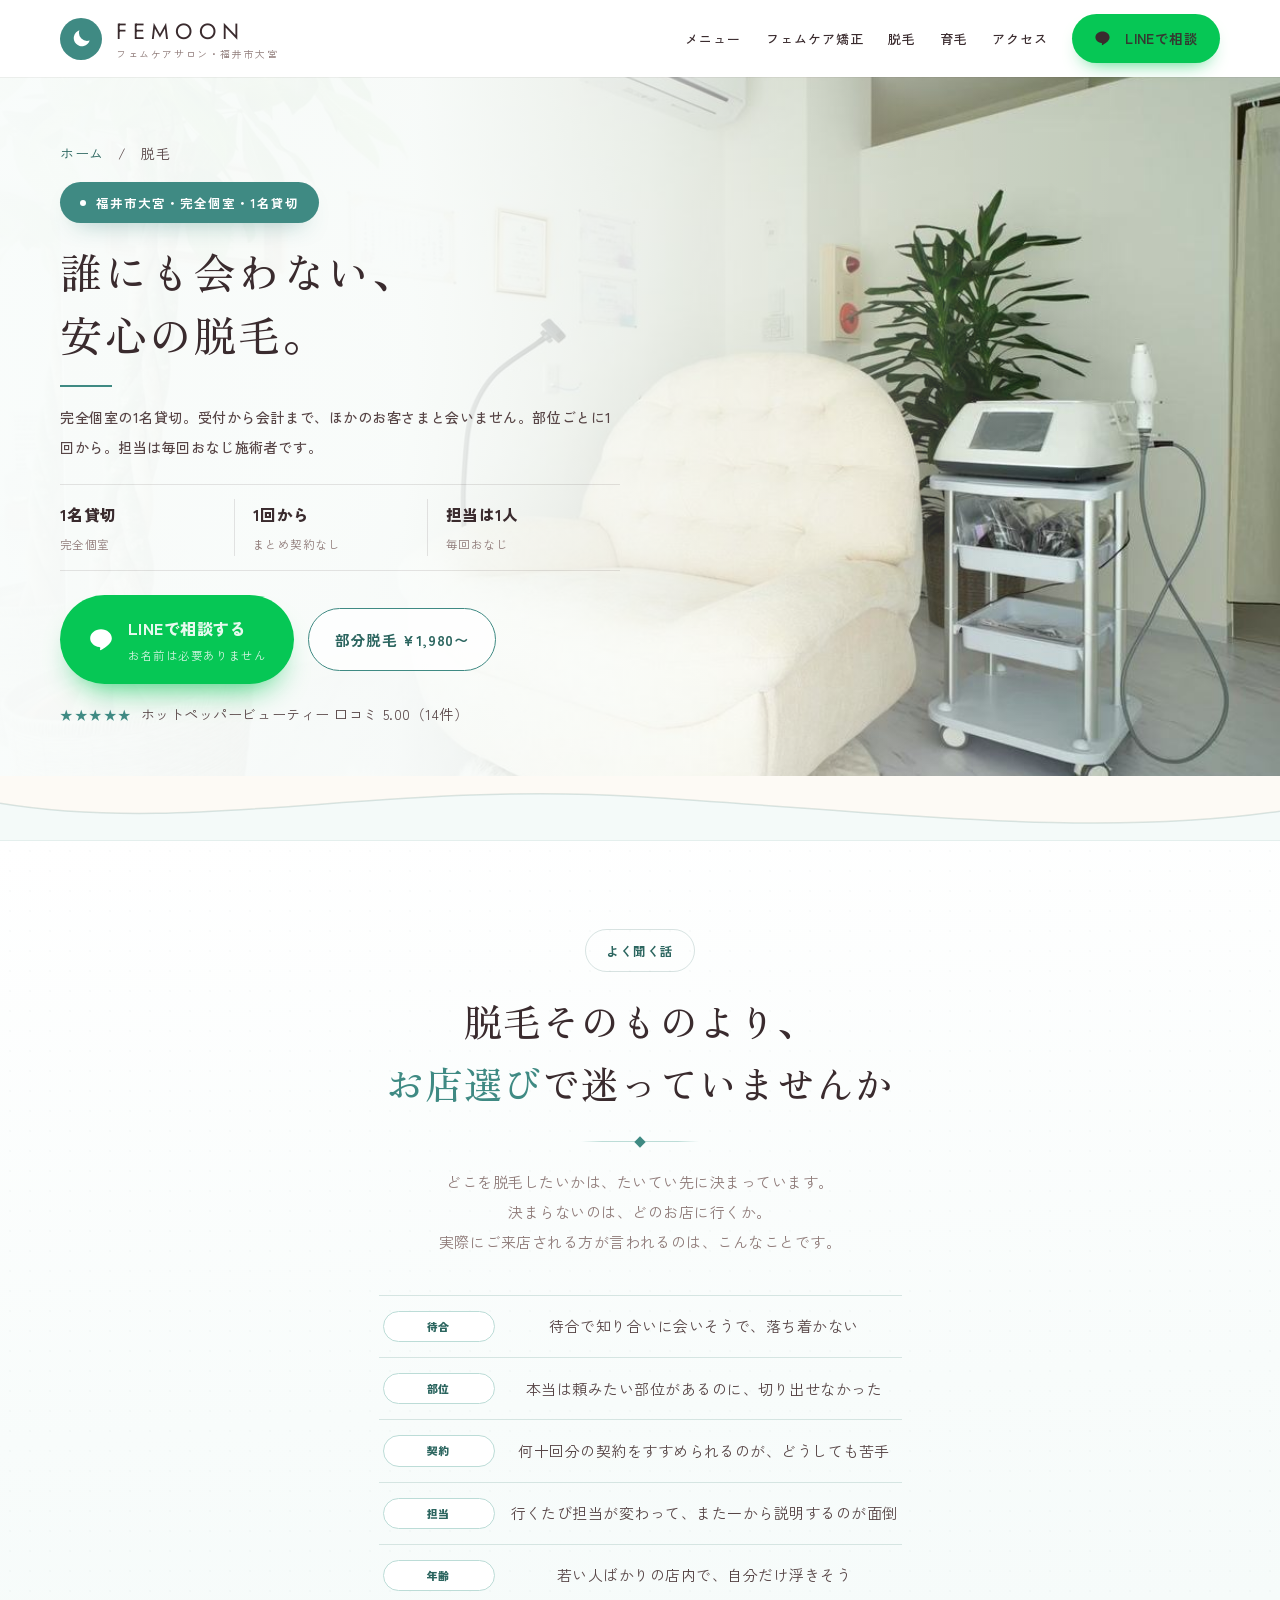
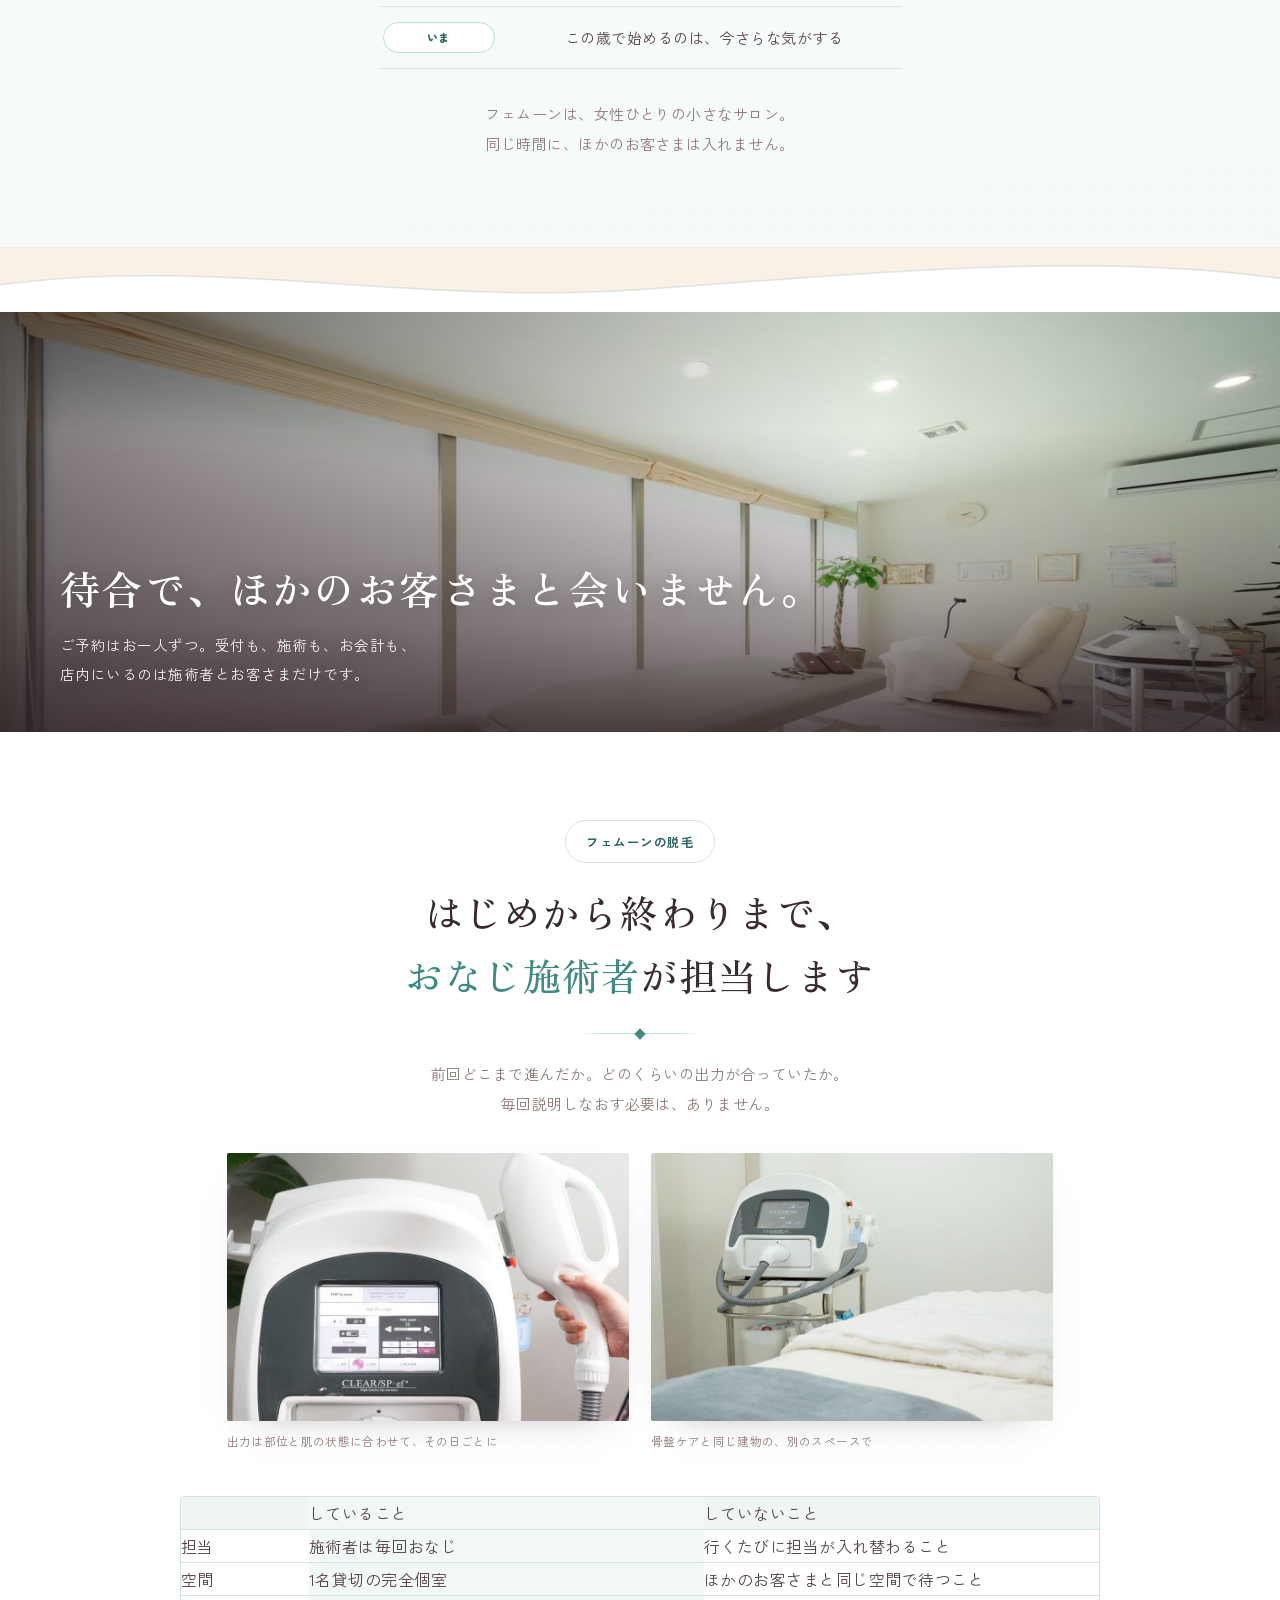
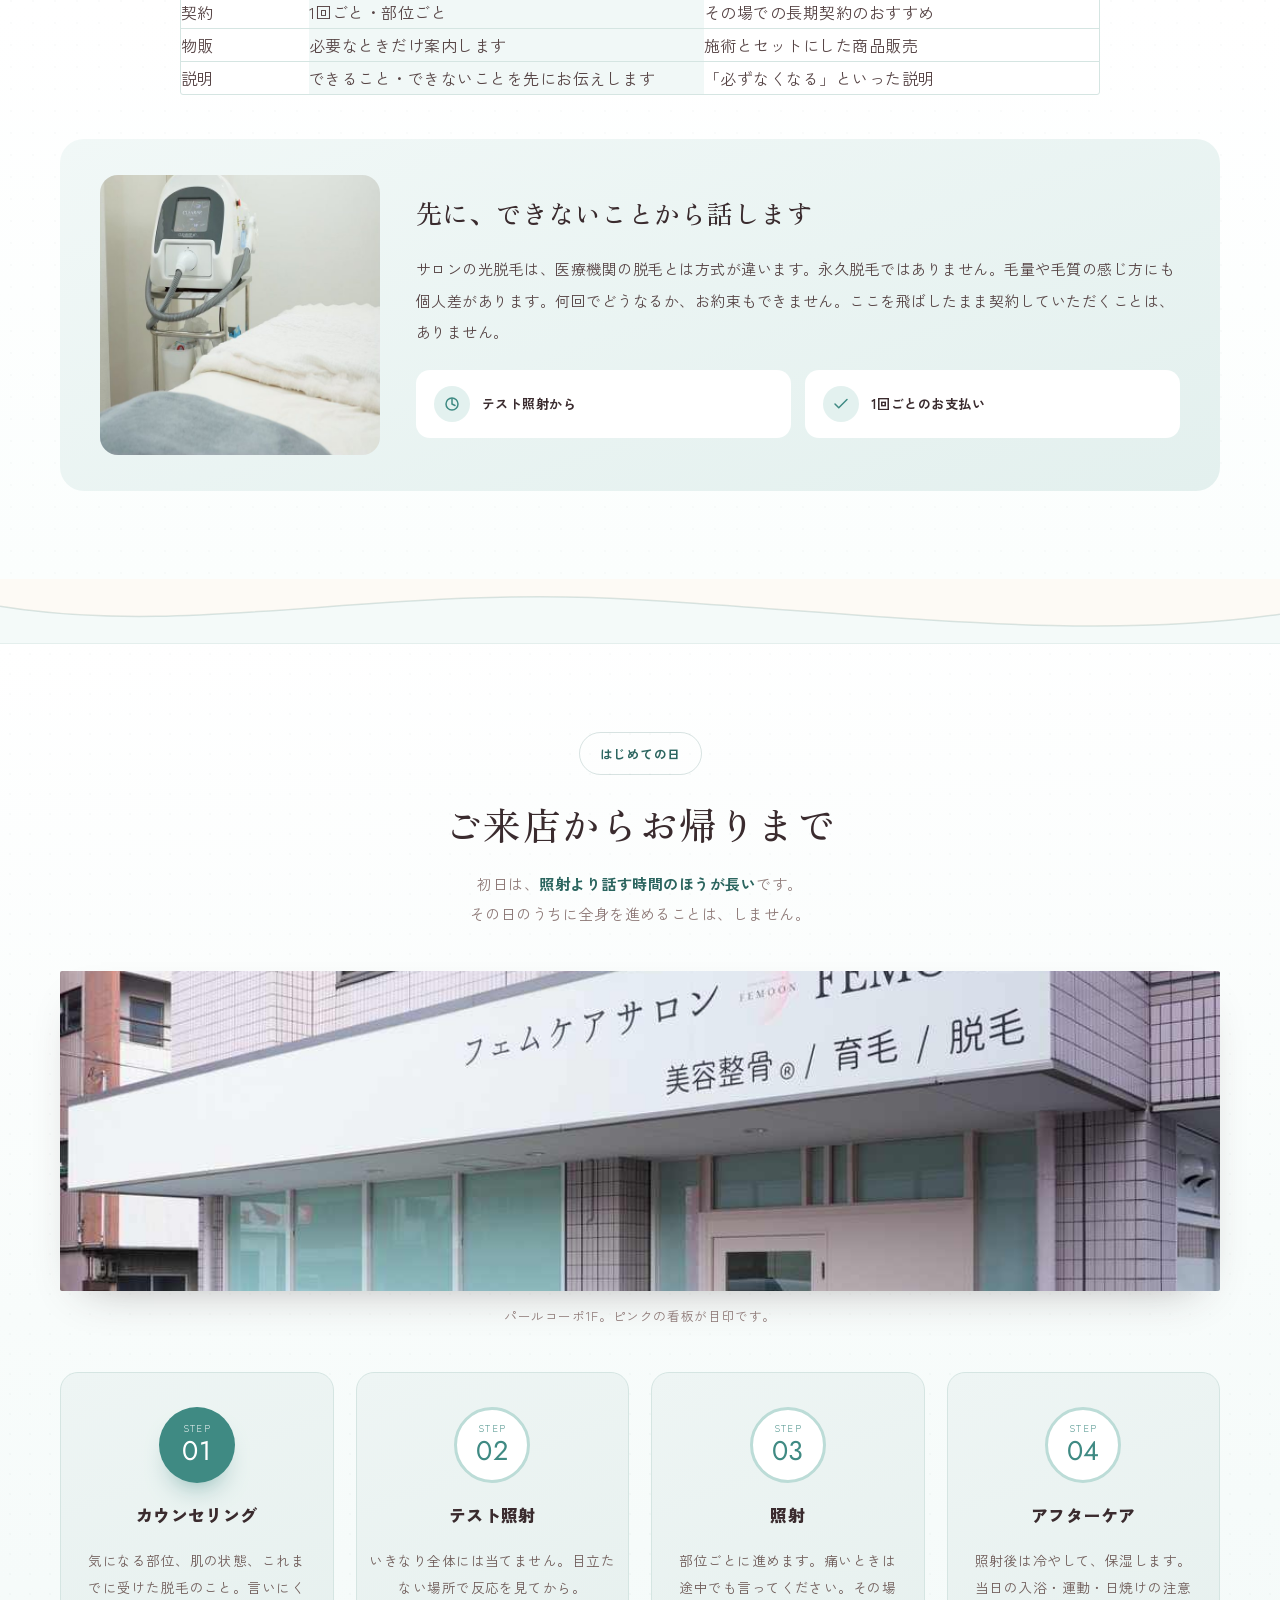
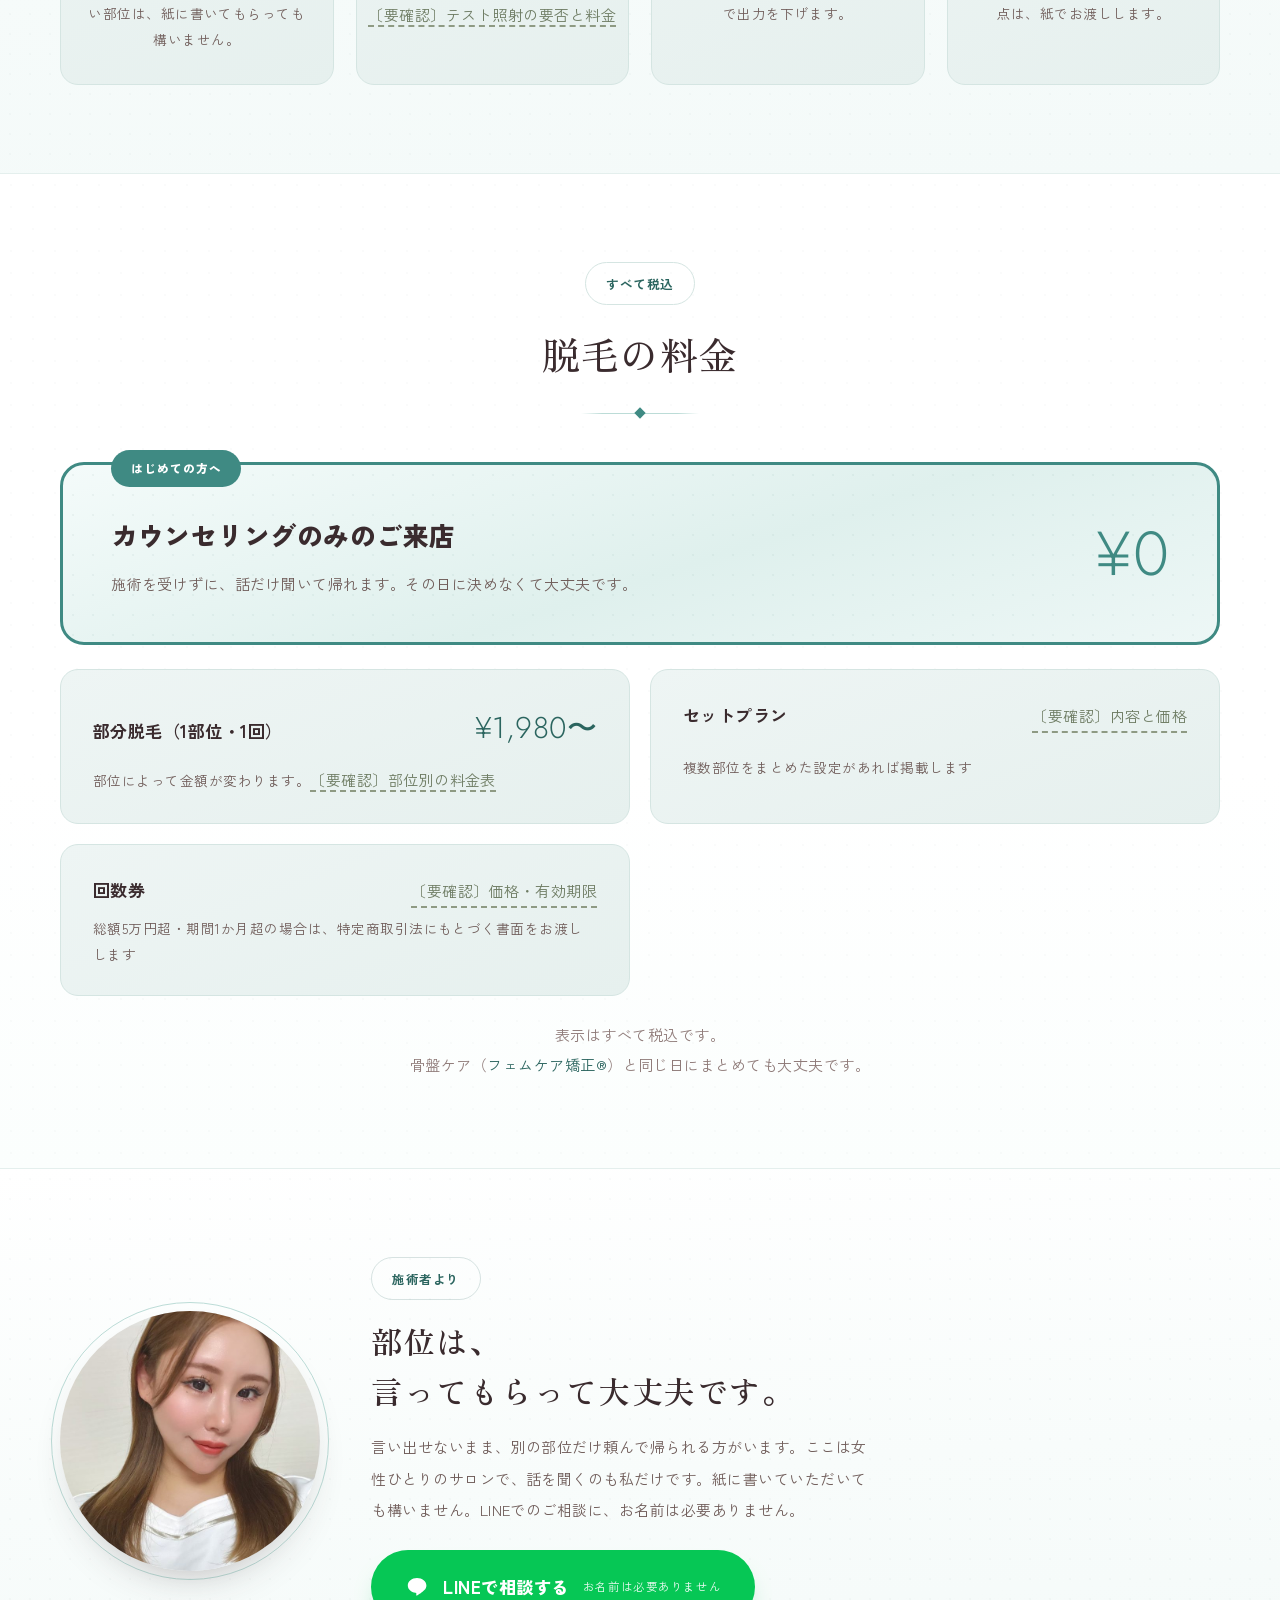
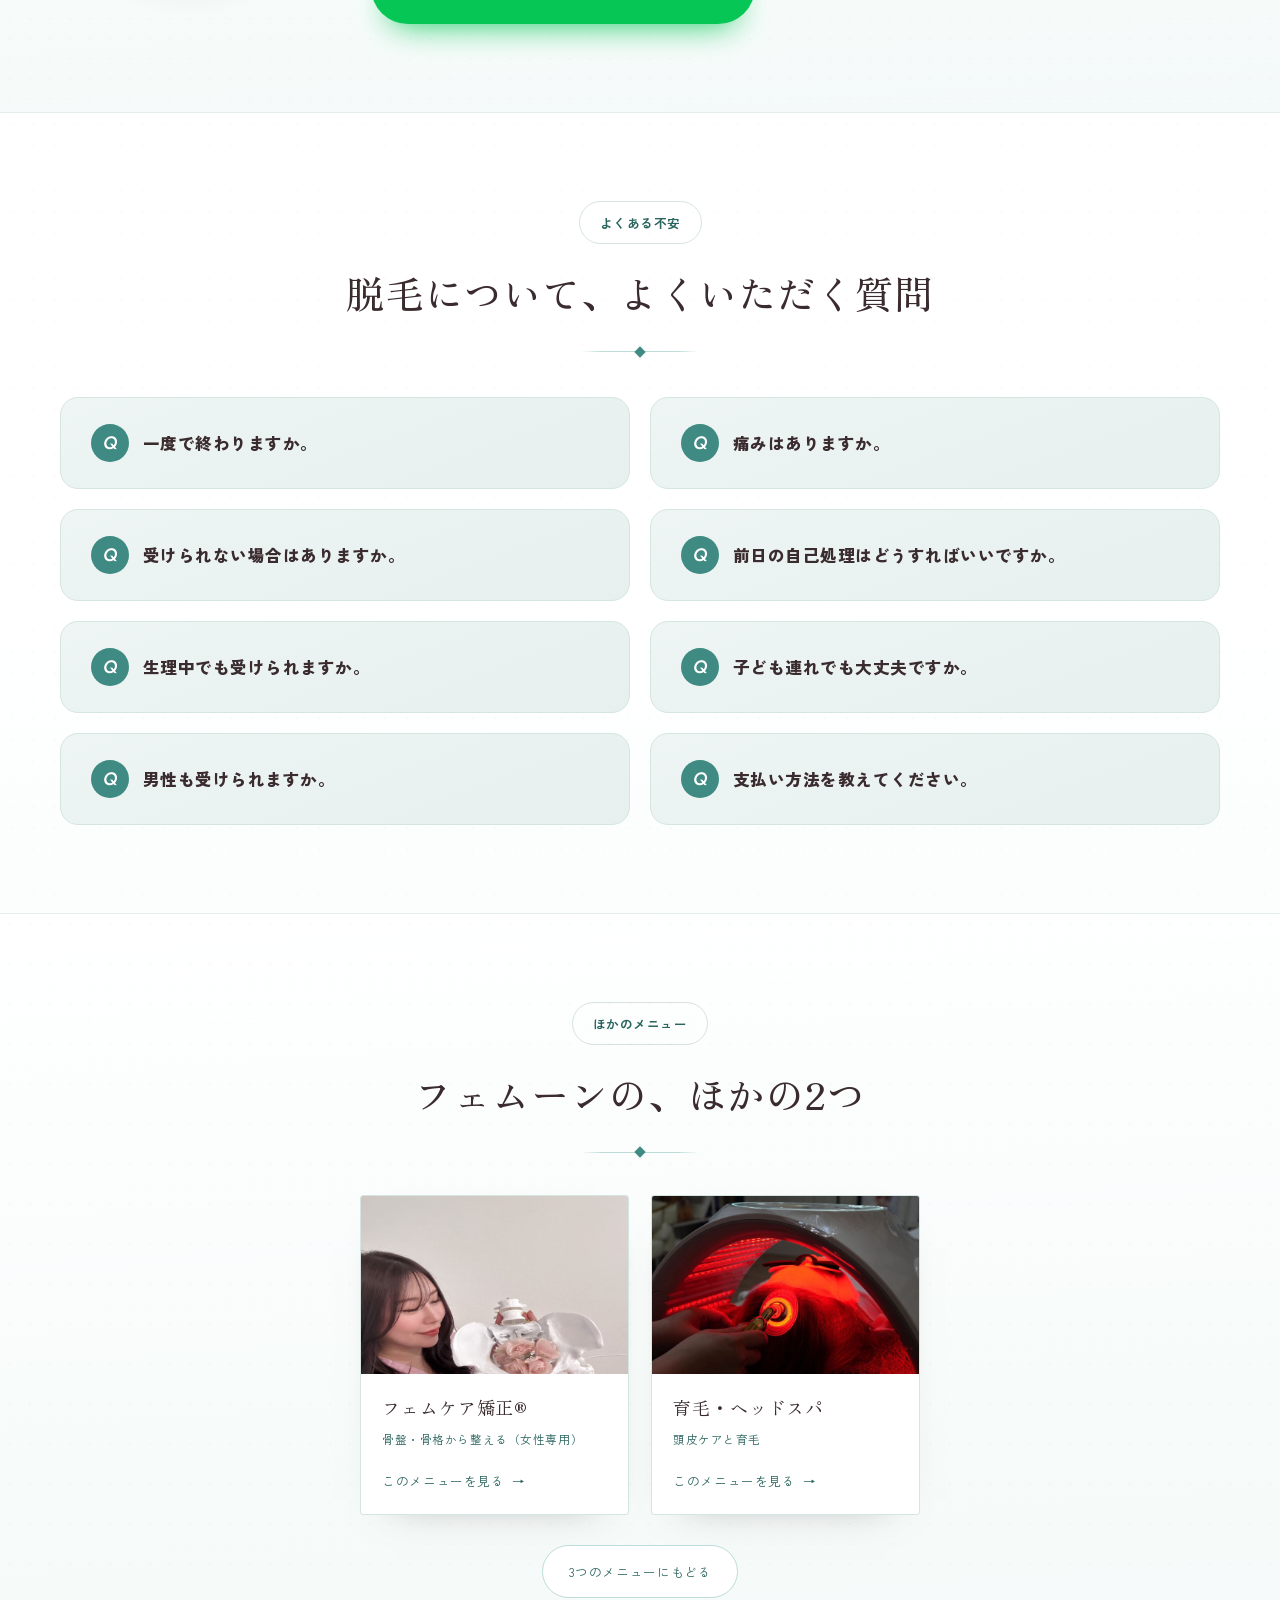
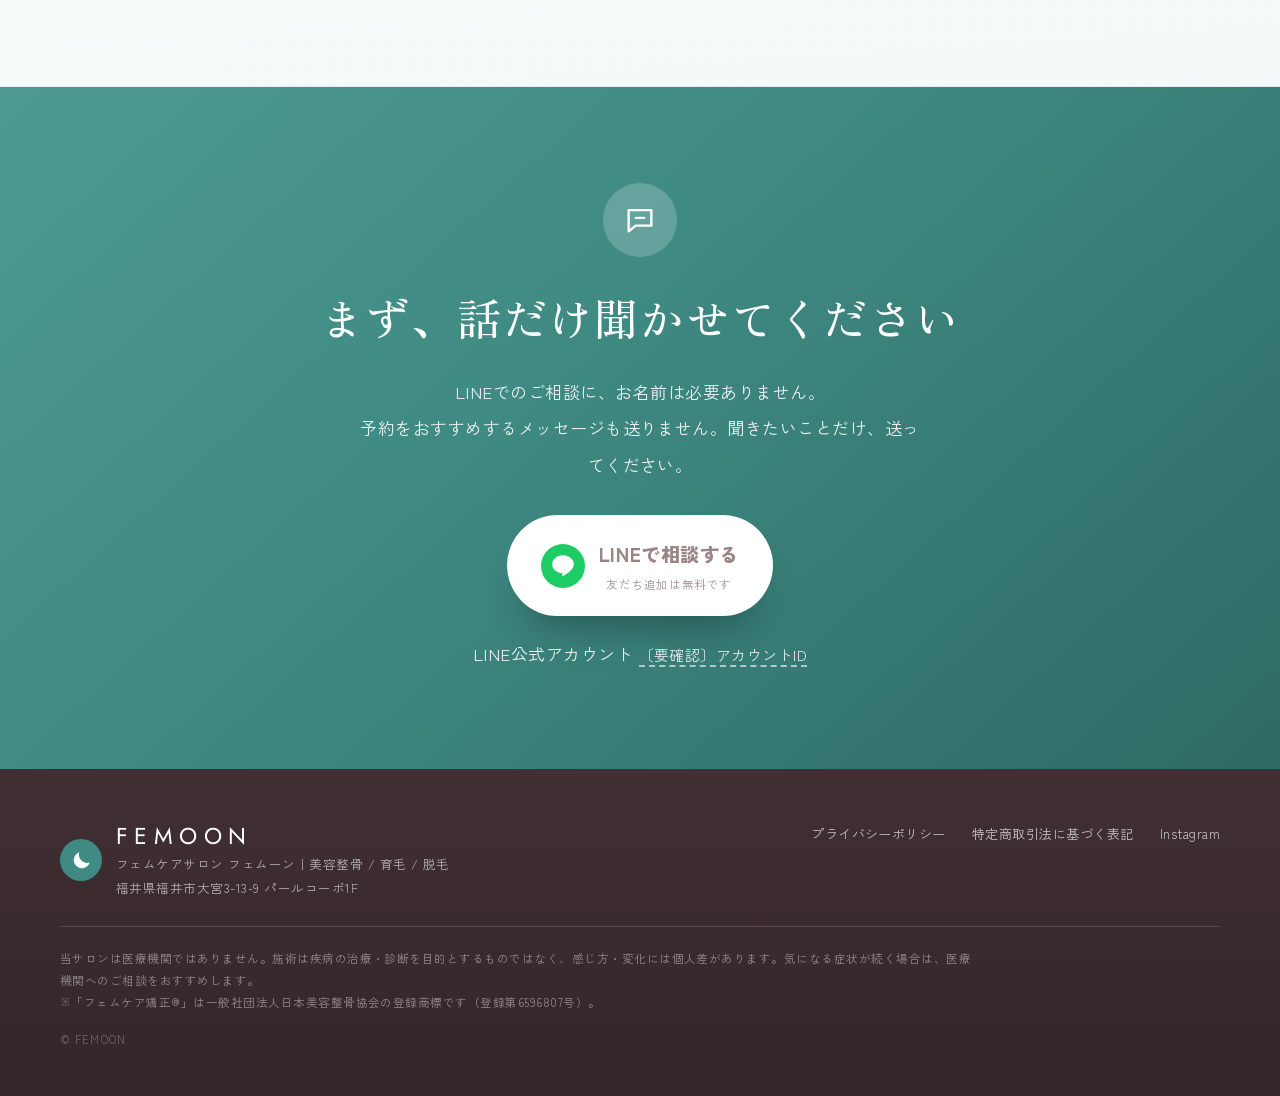
==== commit f52d8e22: "Add files via upload" ====
--- a/datsumo/index.html
+++ b/datsumo/index.html
@@ -3,13 +3,13 @@
 <head>
 <meta charset="utf-8">
 <meta name="viewport" content="width=device-width, initial-scale=1">
-<title>脱毛｜フェムケアサロン FEMOON（フェムーン）福井市大宮・女性専用・完全個室</title>
-<meta name="description" content="福井市大宮の女性専用サロン FEMOON の脱毛。1名貸切の完全個室で、施術者はひとり。部位ごとに1回から承ります。カウンセリングのみ無料。">
+<title>脱毛｜フェムケアサロン FEMOON（フェムーン）福井市大宮・完全個室</title>
+<meta name="description" content="誰にも会わない、安心の脱毛。福井市大宮、完全個室・1名貸切の脱毛サロン。部位ごとに1回から、担当は毎回おなじ施術者です。男性のご来店も承ります。相談のみのご来店は無料。">
 <link rel="canonical" href="https://femoon.skeleton-inc.jp/datsumo/">
 <meta name="robots" content="noindex,nofollow"><!-- 公開確認中。サロン確認後に削除する -->
 <meta property="og:type" content="article">
-<meta property="og:title" content="脱毛｜フェムケアサロン FEMOON（フェムーン）福井市大宮・女性専用・完全個室">
-<meta property="og:description" content="福井市大宮の女性専用サロン FEMOON の脱毛。1名貸切の完全個室で、施術者はひとり。部位ごとに1回から承ります。カウンセリングのみ無料。">
+<meta property="og:title" content="脱毛｜フェムケアサロン FEMOON（フェムーン）福井市大宮・完全個室">
+<meta property="og:description" content="誰にも会わない、安心の脱毛。福井市大宮、完全個室・1名貸切。部位ごとに1回から、担当は毎回おなじ施術者です。男性のご来店も承ります。">
 <meta property="og:image" content="https://femoon.skeleton-inc.jp/assets/storefront.jpg">
 <meta property="og:locale" content="ja_JP">
 <meta name="twitter:card" content="summary_large_image">
@@ -33,12 +33,12 @@
       <span class="brand-txt"><span class="brand-en">FEMOON</span><span class="brand-ja">フェムケアサロン・福井市大宮</span></span>
     </a>
     <nav class="nav">
-      <a href="../#menu">メニュー</a>
-      <a href="../">フェムケア矯正</a>
+      <a href="../">メニュー</a>
+      <a href="../femcare/">フェムケア矯正</a>
       <a href="../datsumo/">脱毛</a>
       <a href="../ikumo/">育毛</a>
       <a href="../#access">アクセス</a>
-      <a class="btn-line" href="../#line"><svg width="17" height="17" viewBox="0 0 24 24" fill="currentColor"><path d="M12 2C6.48 2 2 5.73 2 10.32c0 4.1 3.55 7.54 8.35 8.2.32.07.77.22.88.5.1.25.07.65.03.9l-.14.85c-.04.25-.2.98.86.53 1.06-.44 5.7-3.36 7.78-5.75C21.1 13.9 22 12.2 22 10.32 22 5.73 17.52 2 12 2z"/></svg><span><b>LINEで相談</b></span></a>
+      <a class="btn-line" href="#line"><svg width="17" height="17" viewBox="0 0 24 24" fill="currentColor"><path d="M12 2C6.48 2 2 5.73 2 10.32c0 4.1 3.55 7.54 8.35 8.2.32.07.77.22.88.5.1.25.07.65.03.9l-.14.85c-.04.25-.2.98.86.53 1.06-.44 5.7-3.36 7.78-5.75C21.1 13.9 22 12.2 22 10.32 22 5.73 17.52 2 12 2z"/></svg><span><b>LINEで相談</b></span></a>
     </nav>
   </div>
 </header>
@@ -48,17 +48,17 @@
   <div class="wrap">
     <div class="sub-hero-in">
       <p class="crumb"><a href="../">ホーム</a>　/　脱毛</p>
-      <span class="badge" style="margin-top:14px"><i></i>福井市大宮・女性専用・完全個室</span>
-      <h1>待合で、<br>誰にも会わない。</h1>
+      <span class="badge" style="margin-top:14px"><i></i>福井市大宮・完全個室・1名貸切</span>
+      <h1>誰にも会わない、<br>安心の脱毛。</h1>
       <span class="hero-rule" aria-hidden="true"></span>
-      <p class="hero-sub">受付から会計まで、店内にいるのはふたりだけ。<br class="sp-br">女性ひとりで営む、1名貸切のサロンです。</p>
+      <p class="hero-sub">完全個室の1名貸切。受付から会計まで、ほかのお客さまと会いません。<br class="sp-br">部位ごとに1回から。担当は毎回おなじ施術者です。</p>
       <ul class="hero-facts">
         <li><b>1名貸切</b><span>完全個室</span></li>
         <li><b>1回から</b><span>まとめ契約なし</span></li>
         <li><b>担当は1人</b><span>毎回おなじ</span></li>
       </ul>
       <div class="hero-cta">
-        <a class="btn-line" href="../#line">
+        <a class="btn-line" href="#line">
           <svg width="26" height="26" viewBox="0 0 24 24" fill="currentColor"><path d="M12 2C6.48 2 2 5.73 2 10.32c0 4.1 3.55 7.54 8.35 8.2.32.07.77.22.88.5.1.25.07.65.03.9l-.14.85c-.04.25-.2.98.86.53 1.06-.44 5.7-3.36 7.78-5.75C21.1 13.9 22 12.2 22 10.32 22 5.73 17.52 2 12 2z"/></svg>
           <span><b>LINEで相談する</b><span>お名前は必要ありません</span></span>
         </a>
@@ -74,9 +74,9 @@
 <section class="sec sec--beige" id="worries">
   <div class="wrap center">
     <span class="eyebrow">よく聞く話</span>
-    <h2 class="h2" style="margin-top:18px">迷っているのは脱毛ではなく、<br><em>言い出しにくさ</em>のほう</h2>
-    <span class="rule"></span>
-    <p class="lead" style="margin-top:20px">どうしたいかは、たいてい先に決まっている。<br>決まらないのは、どこで、誰に言うか。</p>
+    <h2 class="h2" style="margin-top:18px">脱毛そのものより、<br><em>お店選び</em>で迷っていませんか</h2>
+    <span class="rule"></span>
+    <p class="lead" style="margin-top:20px">どこを脱毛したいかは、たいてい先に決まっています。<br>決まらないのは、どのお店に行くか。<br>実際にご来店される方が言われるのは、こんなことです。</p>
     <ul class="wor-list" style="max-width:780px;margin:38px auto 0">
       <li><span class="wl-tag">待合</span><span class="wl-txt">待合で知り合いに会いそうで、落ち着かない</span></li>
       <li><span class="wl-tag">部位</span><span class="wl-txt">本当は頼みたい部位があるのに、切り出せなかった</span></li>
@@ -94,15 +94,15 @@
 <section class="band">
   <img src="../assets/dm-band.jpg" alt="窓から光が入る、明るい施術スペース" loading="lazy">
   <div class="band-in">
-    <p class="band-lead">待合で、誰かと会うことはありません。</p>
-    <p class="band-sub">予約はお一人ずつ。受付も、施術も、会計も。<br>この空間にいるのは、ふたりだけ。</p>
+    <p class="band-lead">待合で、ほかのお客さまと会いません。</p>
+    <p class="band-sub">ご予約はお一人ずつ。受付も、施術も、お会計も、<br>店内にいるのは施術者とお客さまだけです。</p>
   </div>
 </section>
 
 <section class="sec sec--white" id="about">
   <div class="wrap center">
     <span class="eyebrow">フェムーンの脱毛</span>
-    <h2 class="h2" style="margin-top:18px">はじめから終わりまで、<br><em>おなじ手</em>が担当します</h2>
+    <h2 class="h2" style="margin-top:18px">はじめから終わりまで、<br><em>おなじ施術者</em>が担当します</h2>
     <span class="rule"></span>
     <p class="lead" style="margin-top:20px">前回どこまで進んだか。どのくらいの出力が合っていたか。<br>毎回説明しなおす必要は、ありません。</p>
     <div class="duo" style="max-width:920px;margin-left:auto;margin-right:auto">
@@ -173,7 +173,7 @@
       <div class="price-row"><span class="nm">セットプラン</span><span class="tbd">〔要確認〕内容と価格</span><span class="dsc">複数部位をまとめた設定があれば掲載します</span></div>
       <div class="price-row"><span class="nm">回数券</span><span class="tbd">〔要確認〕価格・有効期限</span><span class="dsc">総額5万円超・期間1か月超の場合は、特定商取引法にもとづく書面をお渡しします</span></div>
     </div>
-    <p class="lead" style="margin-top:24px">表示はすべて税込です。<br>骨盤ケア（<a href="../" style="color:var(--pink-deep)">フェムケア矯正®</a>）と同じ日にまとめても大丈夫です。</p>
+    <p class="lead" style="margin-top:24px">表示はすべて税込です。<br>骨盤ケア（<a href="../femcare/" style="color:var(--pink-deep)">フェムケア矯正®</a>）と同じ日にまとめても大丈夫です。</p>
   </div>
 </section>
 
@@ -185,9 +185,9 @@
       </div>
       <div class="askme-body">
         <span class="eyebrow">施術者より</span>
-        <p class="askme-lead">その部位、<br>言ってもらって大丈夫です。</p>
-        <p class="askme-txt">言えないまま、別の部位だけ頼んで帰られる方がいます。もったいないな、と毎回思います。ここは女性ひとりのサロン。聞いているのも、私だけです。LINEのご相談に、お名前は要りません。</p>
-        <a class="btn-line" href="../#line">
+        <p class="askme-lead">部位は、<br>言ってもらって大丈夫です。</p>
+        <p class="askme-txt">言い出せないまま、別の部位だけ頼んで帰られる方がいます。ここは女性ひとりのサロンで、話を聞くのも私だけです。紙に書いていただいても構いません。LINEでのご相談に、お名前は必要ありません。</p>
+        <a class="btn-line" href="#line">
           <svg width="24" height="24" viewBox="0 0 24 24" fill="#fff" aria-hidden="true"><path d="M12 3C6.9 3 2.8 6.3 2.8 10.4c0 3.7 3.3 6.8 7.7 7.4.3.1.7.2.8.5.1.3.1.6 0 .9l-.1.8c0 .2-.2.9.8.5s5.4-3.2 7.4-5.4c1.3-1.4 2-2.9 2-4.7C21.4 6.3 17.2 3 12 3z"/></svg>
           <b>LINEで相談する</b><span>お名前は必要ありません</span>
         </a>
@@ -208,7 +208,7 @@
       <details><summary><i>Q</i><h4>前日の自己処理はどうすればいいですか。</h4></summary><p class="a"><span class="tbd">〔要確認〕自己処理の方法とタイミング</span></p></details>
       <details><summary><i>Q</i><h4>生理中でも受けられますか。</h4></summary><p class="a"><span class="tbd">〔要確認〕生理中の受け入れ方針（部位によって異なる場合はその条件も）</span></p></details>
       <details><summary><i>Q</i><h4>子ども連れでも大丈夫ですか。</h4></summary><p class="a">お子さま連れで大丈夫です。完全個室の1名貸切なので、まわりの目は気にせずに。ご予約のときにお知らせください。</p></details>
-      <details><summary><i>Q</i><h4>男性も受けられますか。</h4></summary><p class="a">フェムーンは女性専用です。脱毛も女性の方に限らせていただいています。</p></details>
+      <details><summary><i>Q</i><h4>男性も受けられますか。</h4></summary><p class="a">脱毛は男性のご来店も承っています。完全個室の1名貸切ですので、ほかのお客さまと顔を合わせることはありません。骨盤ケア（フェムケア矯正®）のみ女性専用となります。</p></details>
       <details><summary><i>Q</i><h4>支払い方法を教えてください。</h4></summary><p class="a">現金と各種クレジットカード（Visa／Mastercard／JCB／American Express／Diners Club／UnionPay／Discover）がご利用いただけます。</p></details>
     </div>
   </div>
@@ -220,11 +220,11 @@
     <h2 class="h2" style="margin-top:18px">フェムーンの、ほかの2つ</h2>
     <span class="rule"></span>
     <div class="svc" style="grid-template-columns:repeat(2,minmax(0,1fr));max-width:760px;margin-left:auto;margin-right:auto">
-      <a class="svc-card" href="../">
+      <a class="svc-card" href="../femcare/">
         <span class="svc-img"><img src="../assets/svc-femcare.jpg" alt="お洋服の上から骨盤まわりに手をあてる施術のようす" loading="lazy" width="720" height="480"></span>
         <span class="svc-body">
           <span class="svc-ttl">フェムケア矯正®</span>
-          <span class="svc-sub">骨盤・骨格から整える</span>
+          <span class="svc-sub">骨盤・骨格から整える（女性専用）</span>
           <span class="svc-go">このメニューを見る<i aria-hidden="true">→</i></span>
         </span>
       </a>
@@ -232,12 +232,12 @@
         <span class="svc-img"><img src="../assets/svc-ikumo.jpg" alt="頭皮に赤色LEDをあてている育毛メニューのようす" loading="lazy" width="720" height="480"></span>
         <span class="svc-body">
           <span class="svc-ttl">育毛・ヘッドスパ</span>
-          <span class="svc-sub">頭皮と髪のボリューム</span>
+          <span class="svc-sub">頭皮ケアと育毛</span>
           <span class="svc-go">このメニューを見る<i aria-hidden="true">→</i></span>
         </span>
       </a>
     </div>
-    <a class="sub-back" href="../#menu">3つのメニューにもどる</a>
+    <a class="sub-back" href="../">3つのメニューにもどる</a>
   </div>
 </section>
 
@@ -270,7 +270,7 @@
 </footer>
 
 <div class="sticky">
-  <a class="btn-line" href="../#line"><svg width="19" height="19" viewBox="0 0 24 24" fill="currentColor"><path d="M12 2C6.48 2 2 5.73 2 10.32c0 4.1 3.55 7.54 8.35 8.2.32.07.77.22.88.5.1.25.07.65.03.9l-.14.85c-.04.25-.2.98.86.53 1.06-.44 5.7-3.36 7.78-5.75C21.1 13.9 22 12.2 22 10.32 22 5.73 17.52 2 12 2z"/></svg><span><b>LINEで相談する</b></span></a>
+  <a class="btn-line" href="#line"><svg width="19" height="19" viewBox="0 0 24 24" fill="currentColor"><path d="M12 2C6.48 2 2 5.73 2 10.32c0 4.1 3.55 7.54 8.35 8.2.32.07.77.22.88.5.1.25.07.65.03.9l-.14.85c-.04.25-.2.98.86.53 1.06-.44 5.7-3.36 7.78-5.75C21.1 13.9 22 12.2 22 10.32 22 5.73 17.52 2 12 2z"/></svg><span><b>LINEで相談する</b></span></a>
   <a class="alt" href="#price">料金を見る</a>
 </div>
 
--- a/assets/style.css
+++ b/assets/style.css
@@ -930,3 +930,85 @@
              linear-gradient(162deg,#F5F8FC 0%,#E2EBF3 55%,#EFF3F9 100%);
   --shadow-pop:0 26px 48px -34px rgba(38,57,79,.5);
 }
+
+/* ══════════ 入口ページ（3択ゲートウェイ） ══════════ */
+.gate-body{background:var(--tex-beige);background-attachment:fixed}
+.gate{padding-block:clamp(34px,5vw,58px) clamp(50px,7vw,80px)}
+.gate-head{display:flex;align-items:center;gap:13px;justify-content:center;margin-bottom:clamp(30px,4.5vw,48px)}
+.gate-head .brand-mark{width:46px;height:46px;border-radius:50%;background:var(--pink);display:grid;place-items:center;flex:none;box-shadow:0 14px 26px -16px rgba(var(--pink-rgb),.85)}
+.gate-brand{display:flex;flex-direction:column;gap:3px;text-align:left}
+.gate-en{font-family:var(--latin);font-size:clamp(20px,2.4vw,25px);letter-spacing:.3em;color:var(--ink);font-weight:400;line-height:1}
+.gate-ja{font-size:10.5px;letter-spacing:.13em;color:var(--faint)}
+
+.gate-lead{text-align:center;max-width:900px;margin-inline:auto}
+.gate-lead .badge{margin-bottom:20px}
+.gate-lead h1{font-family:var(--serif);font-size:clamp(25px,3.5vw,42px);font-weight:600;line-height:1.55;letter-spacing:.055em;color:var(--ink);margin:0;text-wrap:balance}
+.gate-lead .hero-rule{margin:22px auto 0}
+.gate-sub{margin-top:20px;font-size:clamp(13.5px,1.6vw,15.5px);font-weight:500;line-height:2.1;letter-spacing:.04em;color:var(--muted)}
+
+.gate-ask{margin:clamp(40px,5.5vw,62px) 0 0;text-align:center;font-family:var(--serif);
+  font-size:clamp(15px,1.9vw,19px);letter-spacing:.07em;color:var(--ink);
+  display:flex;align-items:center;justify-content:center;gap:16px}
+.gate-ask::before,.gate-ask::after{content:"";height:1px;width:clamp(24px,7vw,74px);background:var(--line-pink)}
+
+/* ── 3つの扉 ── */
+.gate-menu{display:grid;grid-template-columns:repeat(3,minmax(0,1fr));gap:clamp(16px,2vw,26px);margin-top:clamp(22px,3vw,34px)}
+.door{display:flex;flex-direction:column;background:#fff;border:1px solid var(--card-line);border-radius:4px;
+  overflow:hidden;text-decoration:none;color:inherit;position:relative;
+  box-shadow:0 22px 46px -38px rgba(58,43,46,.6);
+  transition:transform .3s cubic-bezier(.2,.7,.3,1),box-shadow .3s,border-color .3s}
+.door::before{content:"";position:absolute;left:0;right:0;top:0;height:3px;background:var(--pink);z-index:3}
+.door:hover{transform:translateY(-6px);border-color:var(--line-pink);box-shadow:0 34px 62px -34px rgba(var(--pink-deep-rgb),.42)}
+.door:focus-visible{outline:2px solid var(--pink);outline-offset:4px}
+.door-img{position:relative;display:block;overflow:hidden;background:var(--beige)}
+.door-img img{display:block;width:100%;height:clamp(190px,20vw,250px);object-fit:cover;transition:transform .55s cubic-bezier(.2,.7,.3,1)}
+.door:hover .door-img img{transform:scale(1.06)}
+.door-no{position:absolute;left:0;top:0;display:grid;place-items:center;min-width:52px;height:42px;
+  background:var(--pink);color:#fff;font-family:var(--latin);font-size:15px;letter-spacing:.1em;line-height:1;
+  border-bottom-right-radius:4px}
+.door-body{display:flex;flex-direction:column;flex:1;padding:clamp(20px,2.2vw,26px) clamp(20px,2.2vw,26px) clamp(21px,2.4vw,27px)}
+.door-ttl{display:block;font-family:var(--serif);font-size:clamp(19px,1.7vw,23px);letter-spacing:.05em;color:var(--ink);line-height:1.5;font-weight:500}
+.door-ttl sup{font-size:.5em;vertical-align:super;margin-left:1px}
+.door-sub{display:block;margin-top:8px;font-size:11.5px;letter-spacing:.06em;color:var(--pink-deep)}
+.door-txt{display:block;margin-top:15px;font-size:13px;line-height:2.05;letter-spacing:.03em;color:var(--text)}
+.door-foot{display:flex;align-items:flex-end;justify-content:space-between;gap:12px;flex-wrap:wrap;
+  margin-top:auto;padding-top:18px}
+.door-price{display:block;font-size:11px;color:var(--muted);letter-spacing:.03em;line-height:1.6}
+.door-price b{display:block;font-family:var(--latin);font-size:23px;font-weight:500;color:var(--ink);letter-spacing:.02em;margin-bottom:2px}
+.door-go{display:inline-flex;align-items:center;gap:8px;font-size:12.5px;letter-spacing:.08em;color:#fff;
+  background:var(--pink);padding:10px 19px;border-radius:999px;white-space:nowrap;
+  box-shadow:0 12px 22px -14px rgba(var(--pink-rgb),.95);transition:gap .28s}
+.door:hover .door-go{gap:12px}
+.door-go i{font-style:normal}
+
+.gate-note{margin:clamp(24px,3vw,32px) 0 0;text-align:center;font-size:12px;letter-spacing:.04em;color:var(--faint)}
+
+/* ── LINE ── */
+.gate-line{margin-top:clamp(44px,6vw,68px);background:#fff;border:1px solid var(--card-line);border-radius:4px;
+  padding:clamp(28px,3.6vw,42px) clamp(22px,3vw,40px);text-align:center;
+  box-shadow:0 22px 46px -40px rgba(58,43,46,.55)}
+.gate-line-txt{margin:0 0 22px;font-size:13.5px;line-height:2.05;letter-spacing:.04em;color:var(--text)}
+.gate-line .btn-line{padding:17px 30px}
+.gate-acct{margin:18px 0 0;font-size:11.5px;letter-spacing:.04em;color:var(--faint)}
+
+/* ── 店舗情報 ── */
+.gate-info{display:grid;grid-template-columns:repeat(3,minmax(0,1fr));gap:clamp(16px,2vw,26px);
+  margin-top:clamp(30px,4vw,44px);text-align:left}
+.gate-info > div{background:var(--card);border:1px solid var(--card-line);border-radius:4px;padding:22px 24px}
+.gate-info h2{font-family:var(--serif);font-size:14.5px;font-weight:500;letter-spacing:.09em;color:var(--ink);margin:0 0 12px;
+  padding-bottom:10px;border-bottom:1px solid var(--card-line)}
+.gate-info p{margin:0;font-size:12.5px;line-height:2;letter-spacing:.03em;color:var(--muted)}
+
+/* テーマ別アクセント（扉ごと） */
+.door.t-datsumo,.door.t-ikumo{--card-line:#E7D8C0}
+
+@media(max-width:900px){
+  .gate-menu{grid-template-columns:1fr;gap:16px}
+  .door-img img{height:clamp(170px,42vw,230px)}
+  .gate-info{grid-template-columns:1fr;gap:12px}
+  .gate-head{margin-bottom:26px}
+}
+@media(max-width:520px){
+  .gate-ask::before,.gate-ask::after{width:18px}
+  .door-foot{align-items:center}
+}
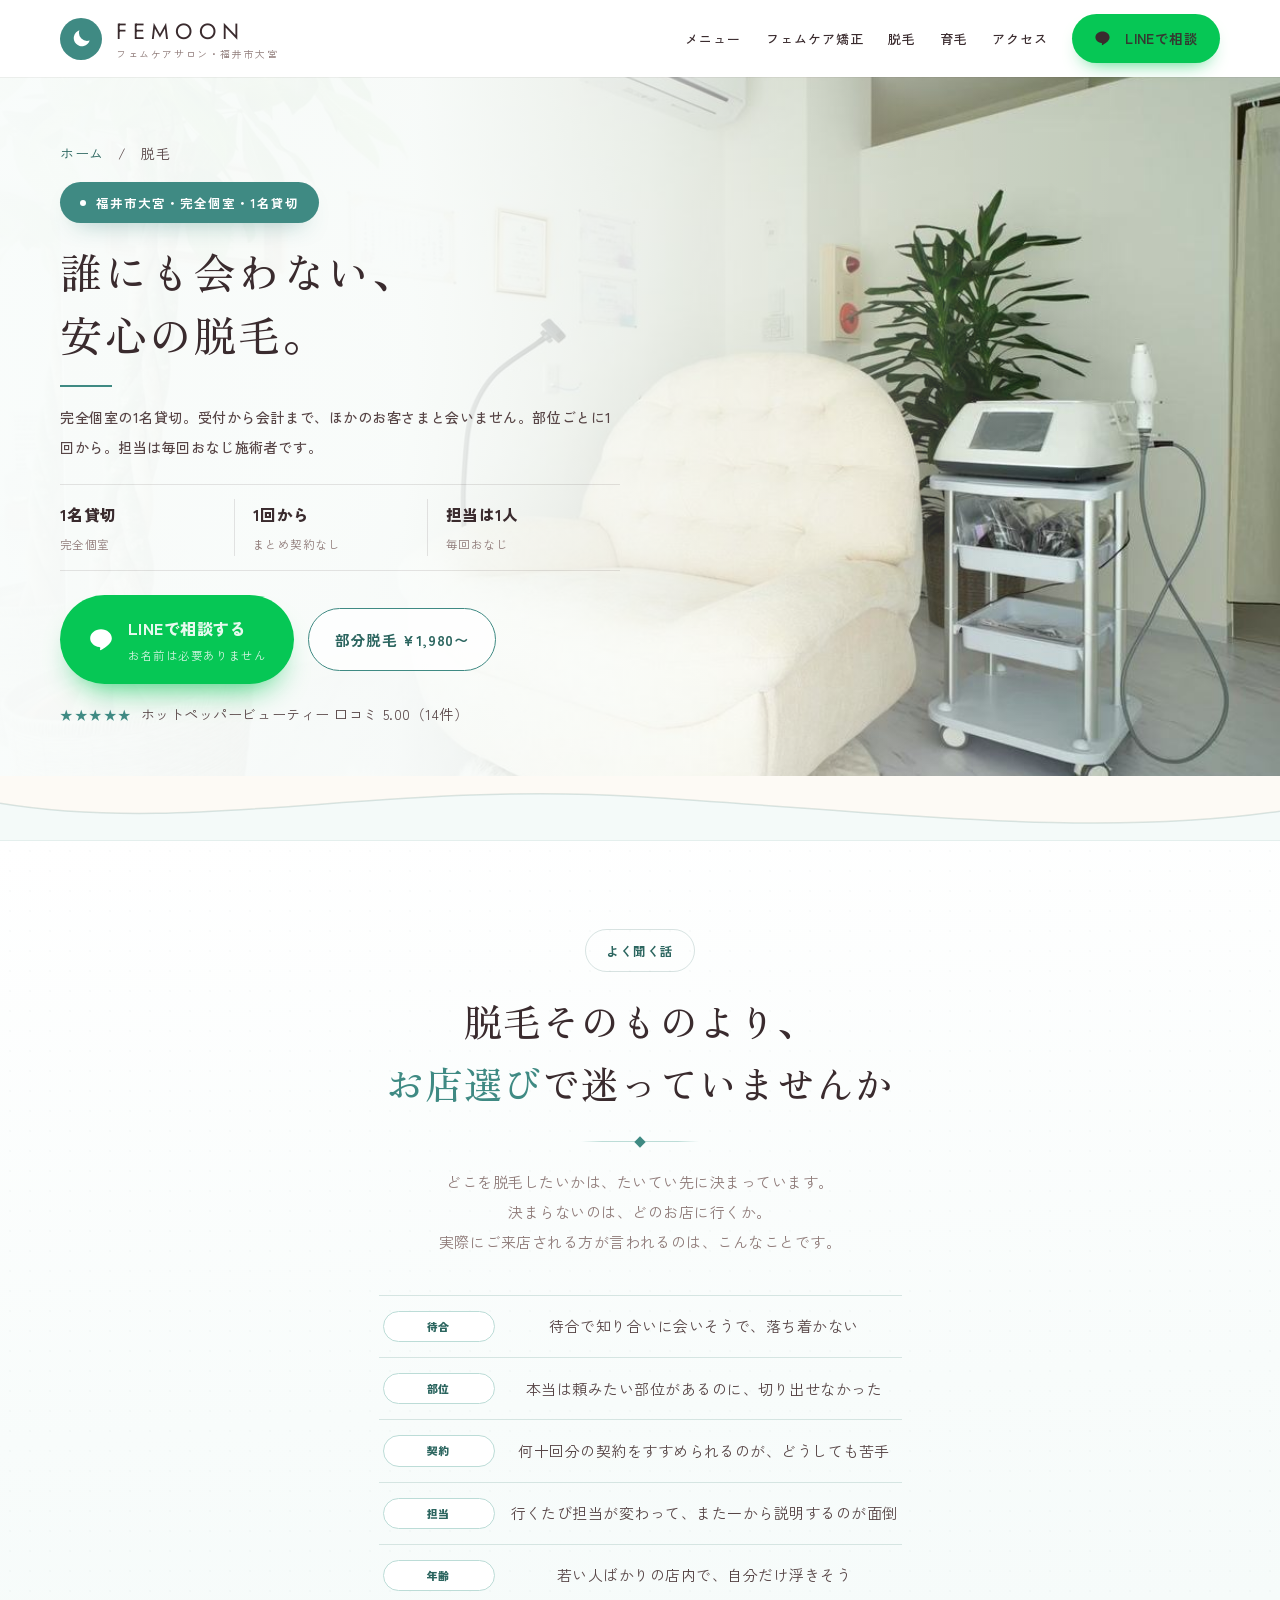
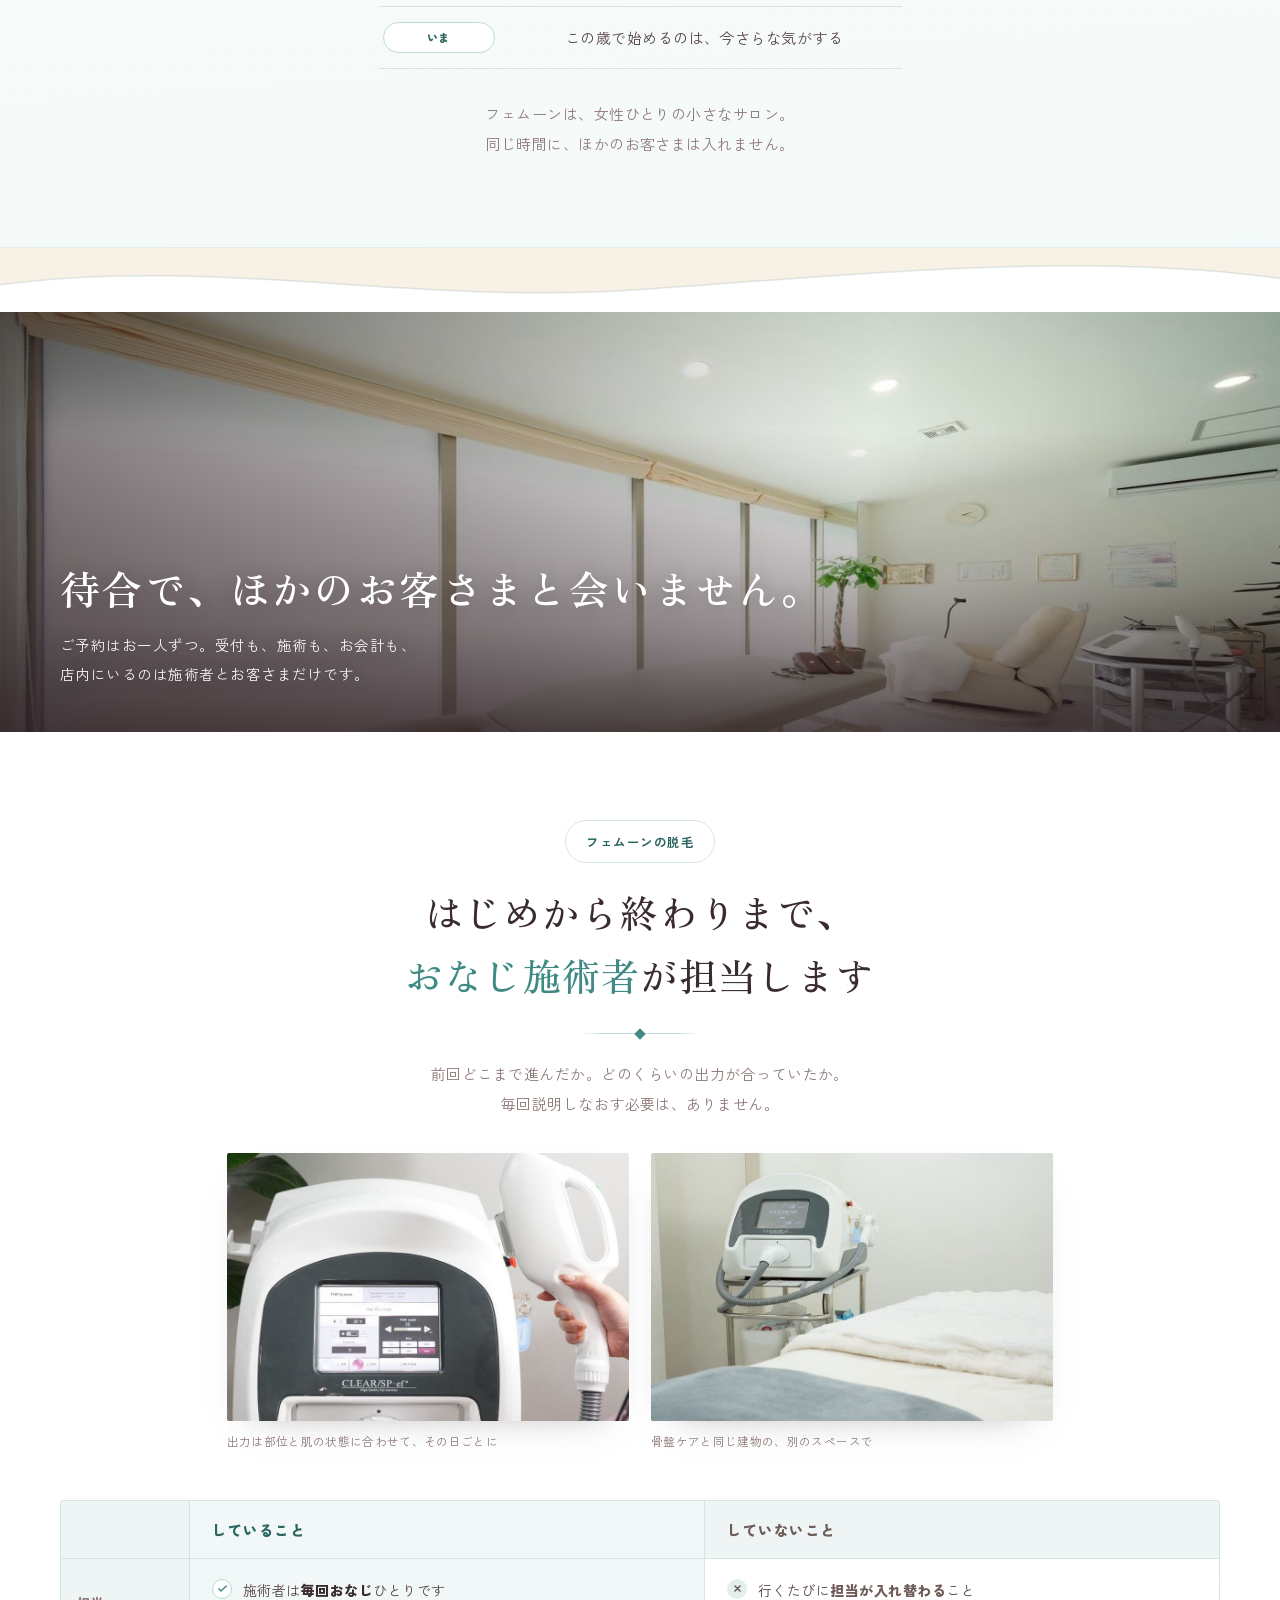
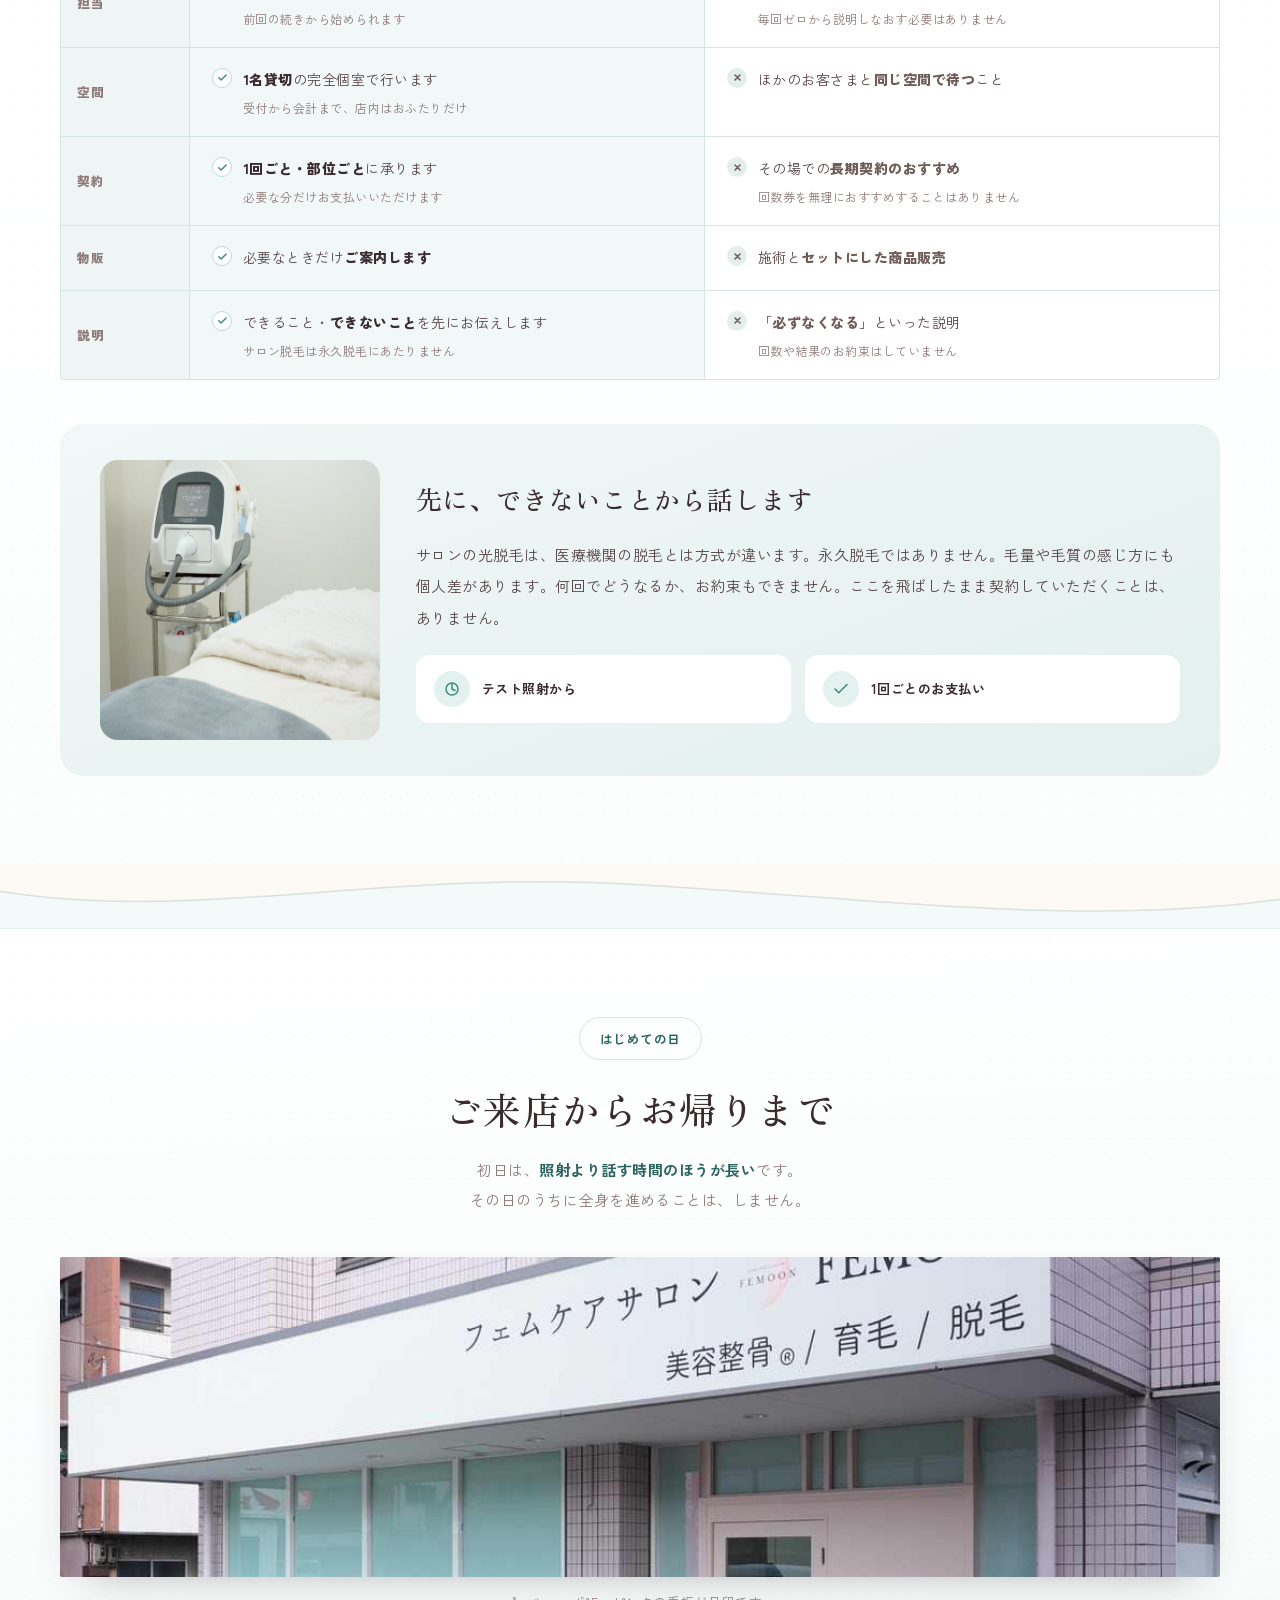
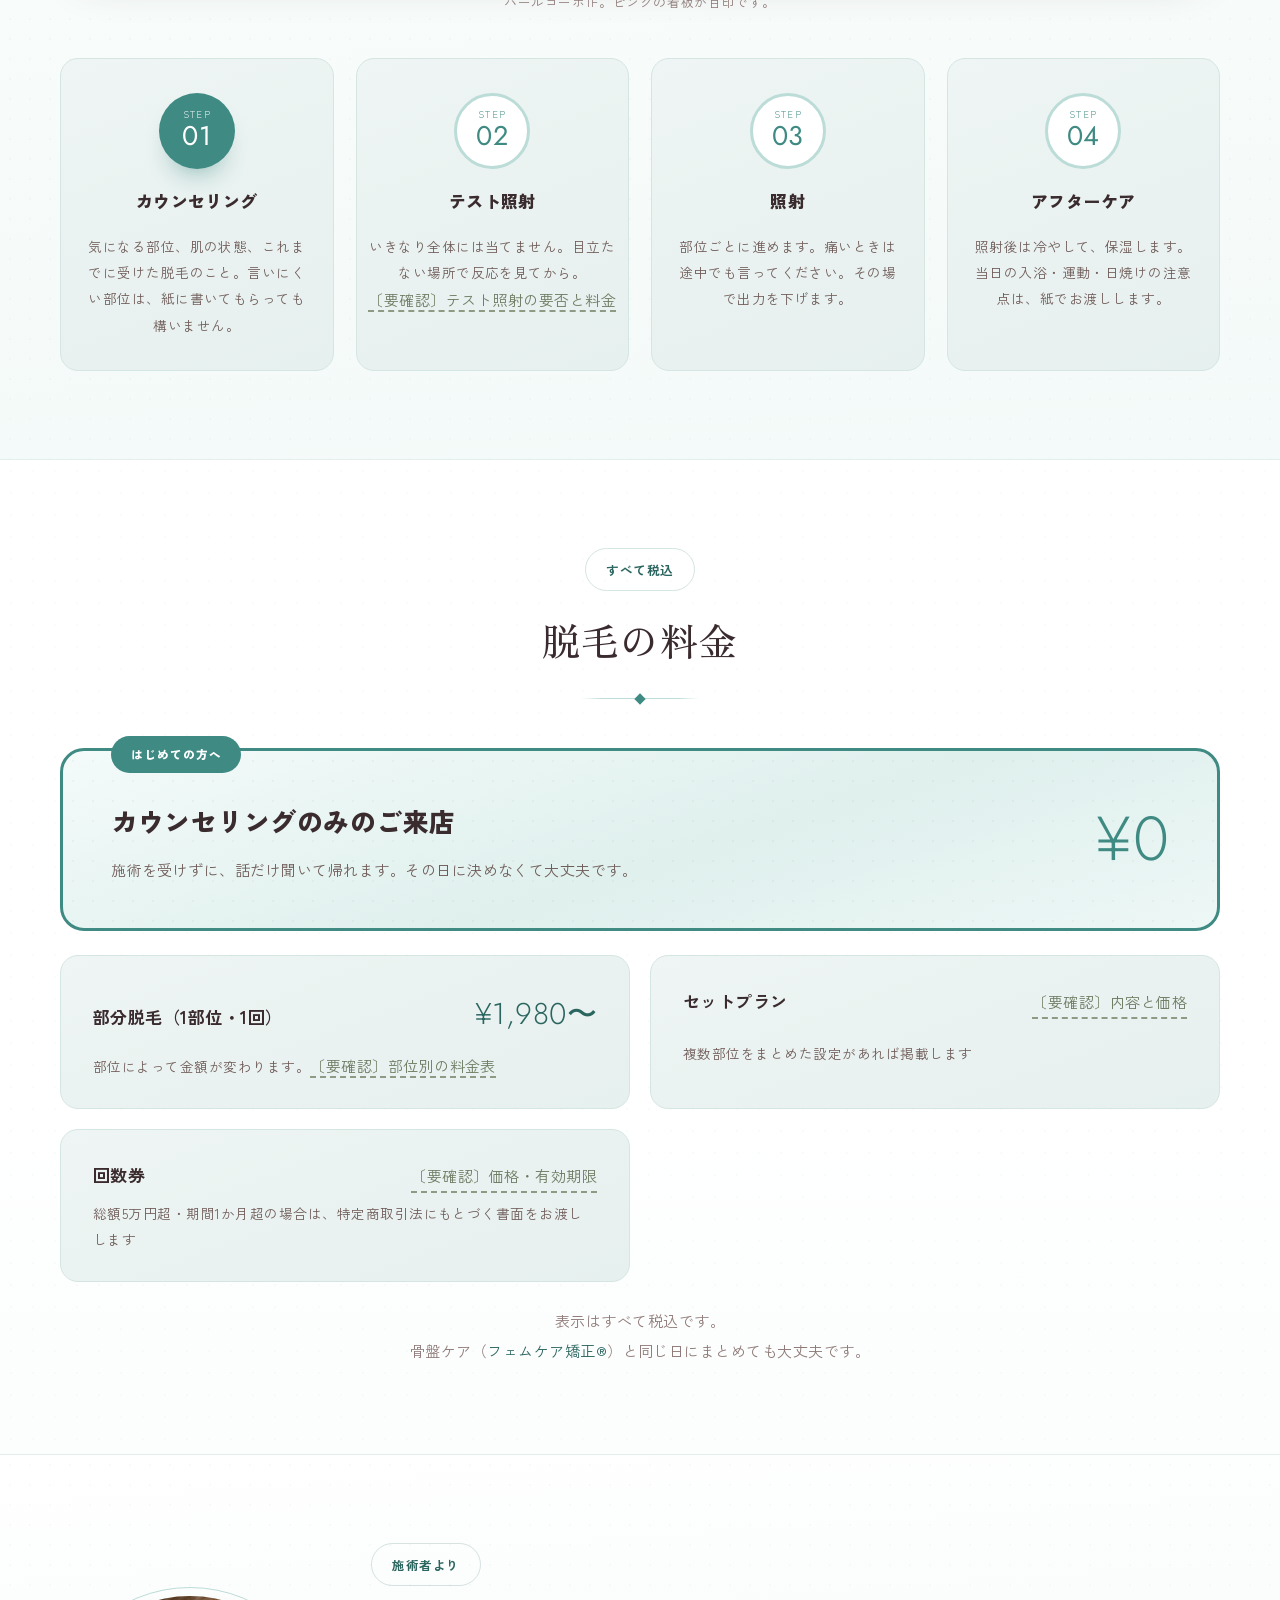
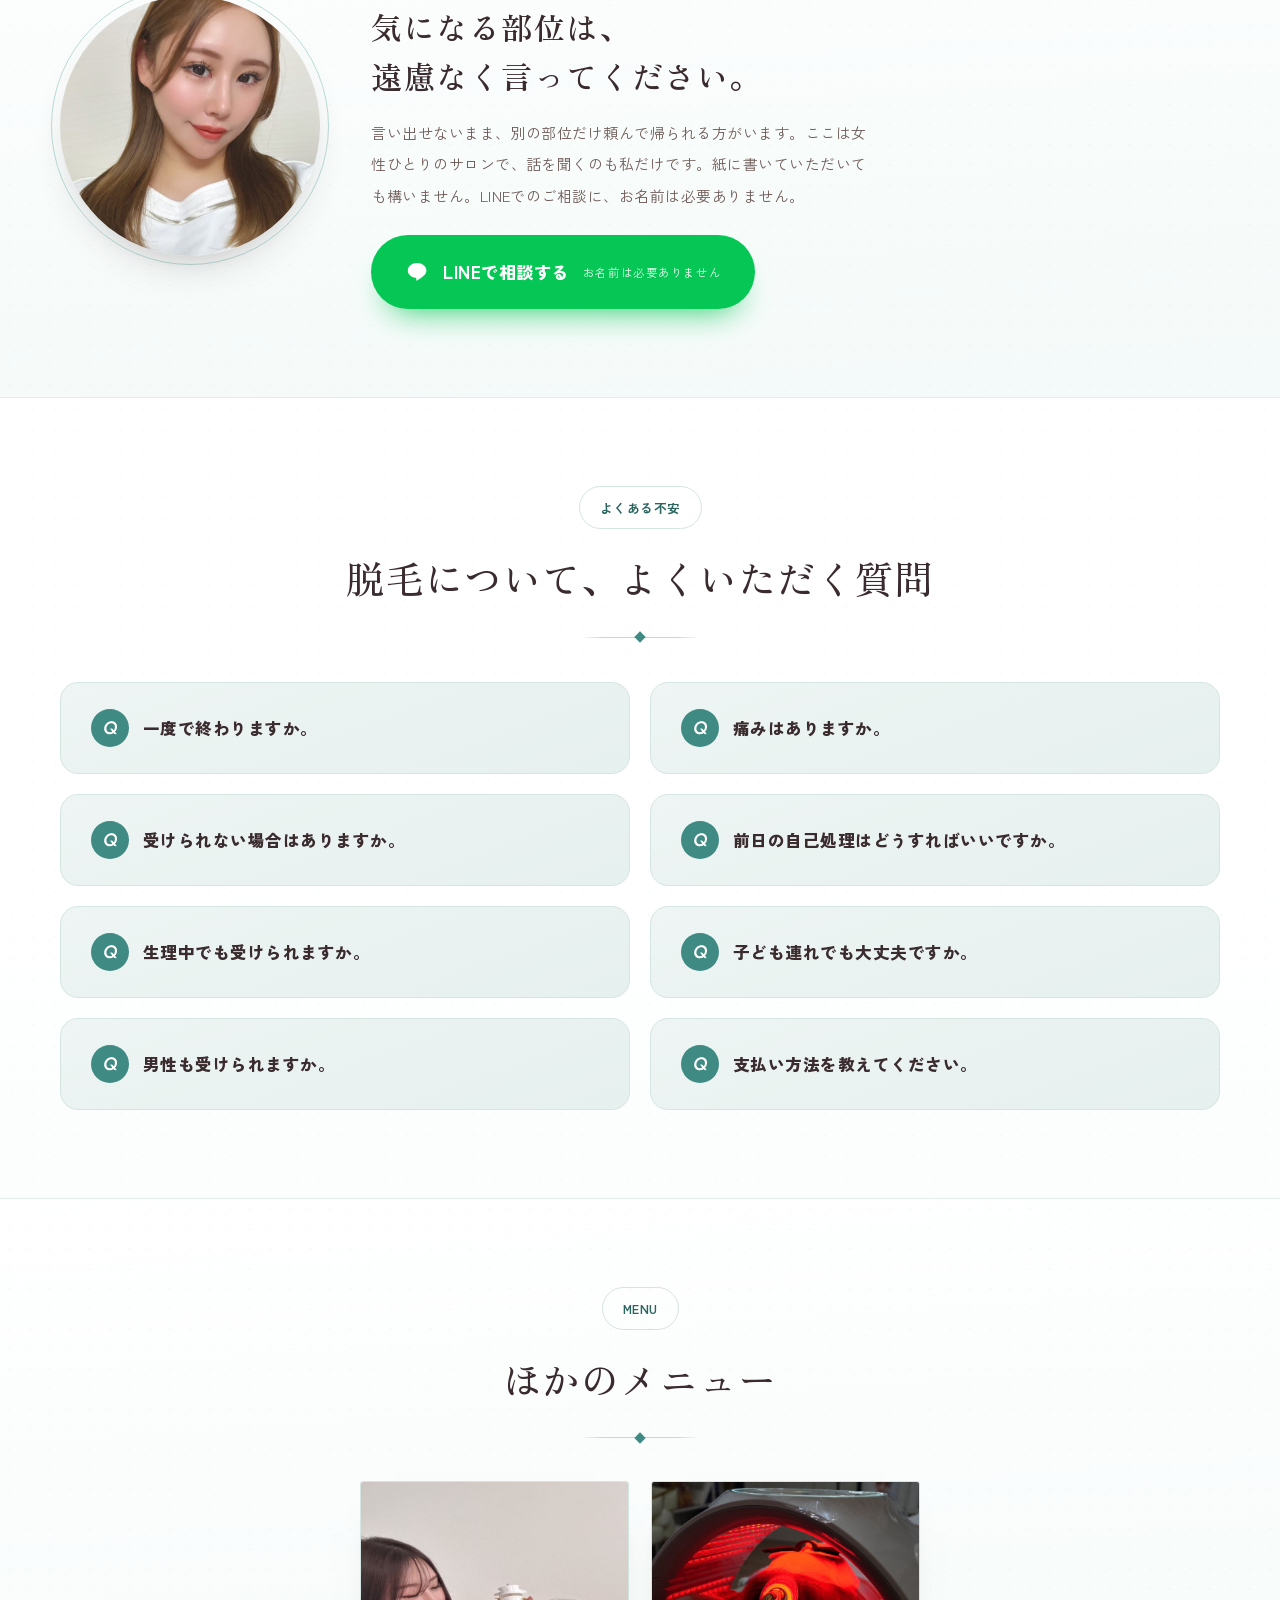
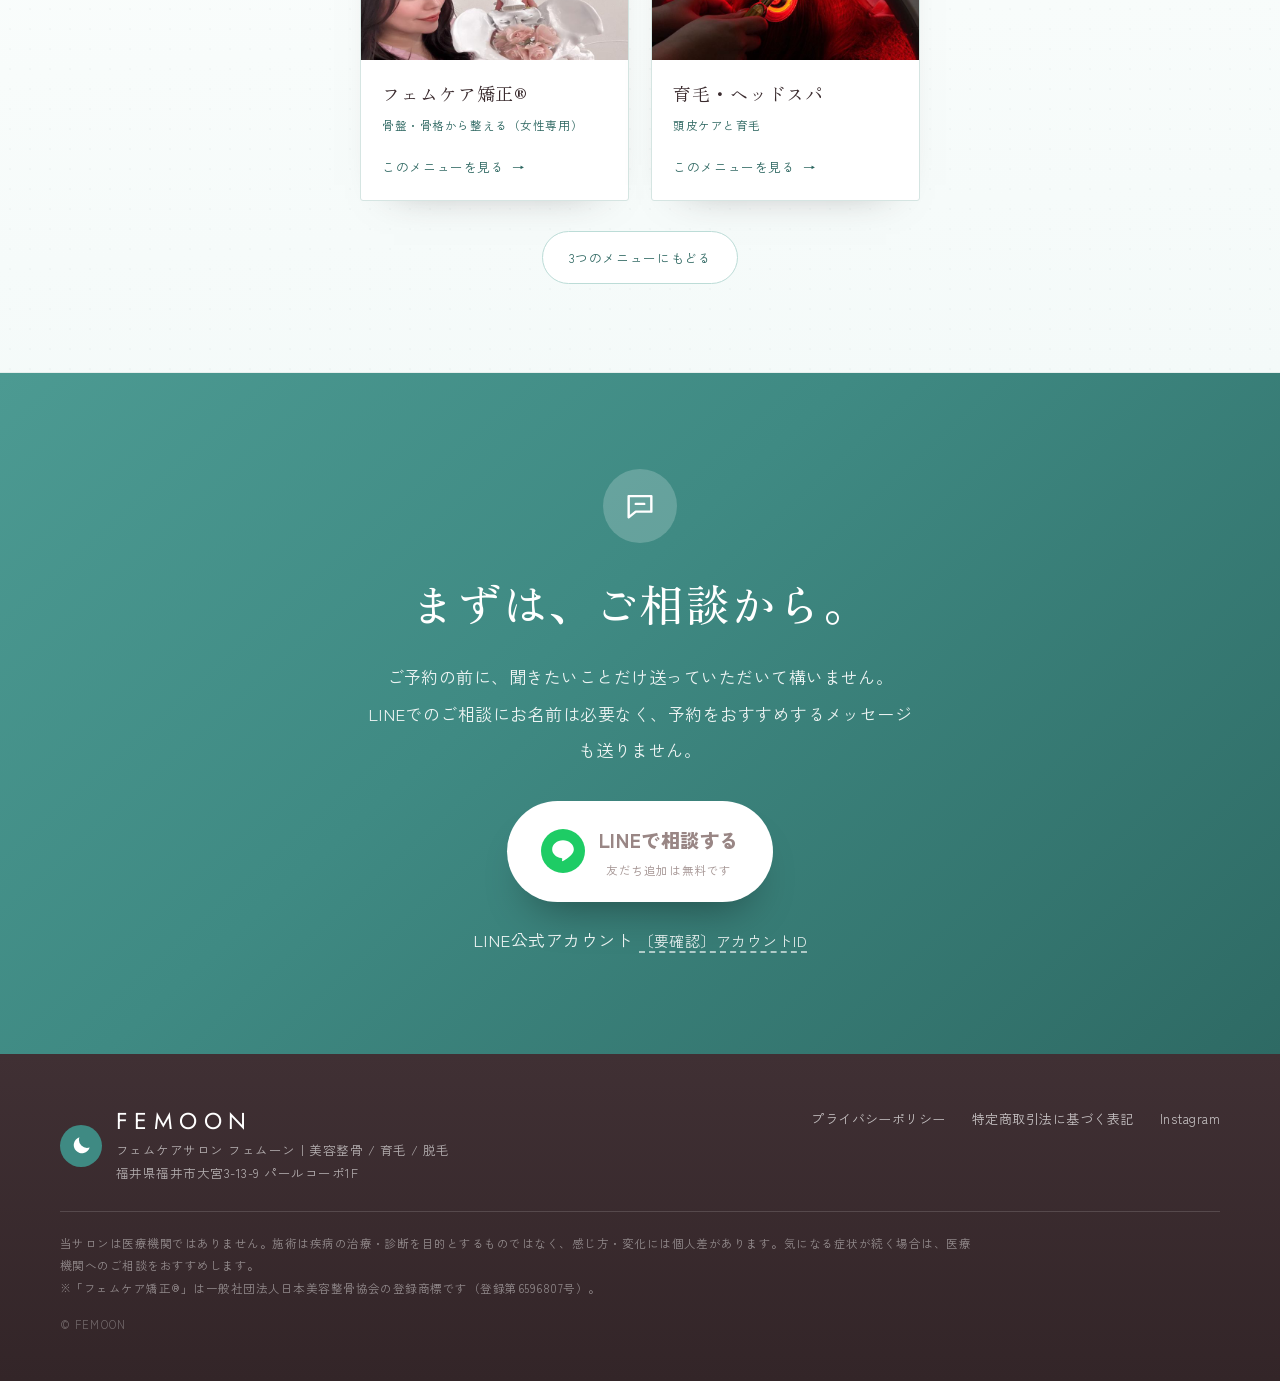
==== commit 2d5f5886: "Add files via upload" ====
--- a/datsumo/index.html
+++ b/datsumo/index.html
@@ -110,13 +110,37 @@
       <figure><img src="../assets/dm-room.jpg" alt="施術ベッドと脱毛機" loading="lazy"><figcaption>骨盤ケアと同じ建物の、別のスペースで</figcaption></figure>
     </div>
 
-    <div class="cmp" style="max-width:920px;margin:44px auto 0;text-align:left">
-      <div class="cmp-head"><span></span><span class="cmp-do">していること</span><span>していないこと</span></div>
-      <div class="cmp-row"><span class="cmp-k">担当</span><span class="cmp-do">施術者は毎回おなじ</span><span>行くたびに担当が入れ替わること</span></div>
-      <div class="cmp-row"><span class="cmp-k">空間</span><span class="cmp-do">1名貸切の完全個室</span><span>ほかのお客さまと同じ空間で待つこと</span></div>
-      <div class="cmp-row"><span class="cmp-k">契約</span><span class="cmp-do">1回ごと・部位ごと</span><span>その場での長期契約のおすすめ</span></div>
-      <div class="cmp-row"><span class="cmp-k">物販</span><span class="cmp-do">必要なときだけ案内します</span><span>施術とセットにした商品販売</span></div>
-      <div class="cmp-row"><span class="cmp-k">説明</span><span class="cmp-do">できること・できないことを先にお伝えします</span><span>「必ずなくなる」といった説明</span></div>
+    <div class="cmp">
+      <div class="cmp-head">
+        <span></span>
+        <span class="cmp-h cmp-h--do">していること</span>
+        <span class="cmp-h cmp-h--no">していないこと</span>
+      </div>
+      <div class="cmp-row">
+        <span class="cmp-key">担当</span>
+        <div class="cmp-cell cmp-do"><i aria-hidden="true"><svg viewBox="0 0 24 24" fill="none" stroke="currentColor" stroke-width="3.2" stroke-linecap="round" stroke-linejoin="round"><path d="M4 12.5l5 5L20 6.5"/></svg></i><p>施術者は<b>毎回おなじ</b>ひとりです<small>前回の続きから始められます</small></p></div>
+        <div class="cmp-cell cmp-no"><i aria-hidden="true"><svg viewBox="0 0 24 24" fill="none" stroke="currentColor" stroke-width="3.4" stroke-linecap="round"><path d="M6.5 6.5l11 11M17.5 6.5l-11 11"/></svg></i><p>行くたびに<b>担当が入れ替わる</b>こと<small>毎回ゼロから説明しなおす必要はありません</small></p></div>
+      </div>
+      <div class="cmp-row">
+        <span class="cmp-key">空間</span>
+        <div class="cmp-cell cmp-do"><i aria-hidden="true"><svg viewBox="0 0 24 24" fill="none" stroke="currentColor" stroke-width="3.2" stroke-linecap="round" stroke-linejoin="round"><path d="M4 12.5l5 5L20 6.5"/></svg></i><p><b>1名貸切</b>の完全個室で行います<small>受付から会計まで、店内はおふたりだけ</small></p></div>
+        <div class="cmp-cell cmp-no"><i aria-hidden="true"><svg viewBox="0 0 24 24" fill="none" stroke="currentColor" stroke-width="3.4" stroke-linecap="round"><path d="M6.5 6.5l11 11M17.5 6.5l-11 11"/></svg></i><p>ほかのお客さまと<b>同じ空間で待つ</b>こと</p></div>
+      </div>
+      <div class="cmp-row">
+        <span class="cmp-key">契約</span>
+        <div class="cmp-cell cmp-do"><i aria-hidden="true"><svg viewBox="0 0 24 24" fill="none" stroke="currentColor" stroke-width="3.2" stroke-linecap="round" stroke-linejoin="round"><path d="M4 12.5l5 5L20 6.5"/></svg></i><p><b>1回ごと・部位ごと</b>に承ります<small>必要な分だけお支払いいただけます</small></p></div>
+        <div class="cmp-cell cmp-no"><i aria-hidden="true"><svg viewBox="0 0 24 24" fill="none" stroke="currentColor" stroke-width="3.4" stroke-linecap="round"><path d="M6.5 6.5l11 11M17.5 6.5l-11 11"/></svg></i><p>その場での<b>長期契約のおすすめ</b><small>回数券を無理におすすめすることはありません</small></p></div>
+      </div>
+      <div class="cmp-row">
+        <span class="cmp-key">物販</span>
+        <div class="cmp-cell cmp-do"><i aria-hidden="true"><svg viewBox="0 0 24 24" fill="none" stroke="currentColor" stroke-width="3.2" stroke-linecap="round" stroke-linejoin="round"><path d="M4 12.5l5 5L20 6.5"/></svg></i><p>必要なときだけ<b>ご案内します</b></p></div>
+        <div class="cmp-cell cmp-no"><i aria-hidden="true"><svg viewBox="0 0 24 24" fill="none" stroke="currentColor" stroke-width="3.4" stroke-linecap="round"><path d="M6.5 6.5l11 11M17.5 6.5l-11 11"/></svg></i><p>施術と<b>セットにした商品販売</b></p></div>
+      </div>
+      <div class="cmp-row">
+        <span class="cmp-key">説明</span>
+        <div class="cmp-cell cmp-do"><i aria-hidden="true"><svg viewBox="0 0 24 24" fill="none" stroke="currentColor" stroke-width="3.2" stroke-linecap="round" stroke-linejoin="round"><path d="M4 12.5l5 5L20 6.5"/></svg></i><p>できること・<b>できないこと</b>を先にお伝えします<small>サロン脱毛は永久脱毛にあたりません</small></p></div>
+        <div class="cmp-cell cmp-no"><i aria-hidden="true"><svg viewBox="0 0 24 24" fill="none" stroke="currentColor" stroke-width="3.4" stroke-linecap="round"><path d="M6.5 6.5l11 11M17.5 6.5l-11 11"/></svg></i><p>「<b>必ずなくなる</b>」といった説明<small>回数や結果のお約束はしていません</small></p></div>
+      </div>
     </div>
 
     <div class="why" style="margin-top:44px">
@@ -185,7 +209,7 @@
       </div>
       <div class="askme-body">
         <span class="eyebrow">施術者より</span>
-        <p class="askme-lead">部位は、<br>言ってもらって大丈夫です。</p>
+        <p class="askme-lead">気になる部位は、<br>遠慮なく言ってください。</p>
         <p class="askme-txt">言い出せないまま、別の部位だけ頼んで帰られる方がいます。ここは女性ひとりのサロンで、話を聞くのも私だけです。紙に書いていただいても構いません。LINEでのご相談に、お名前は必要ありません。</p>
         <a class="btn-line" href="#line">
           <svg width="24" height="24" viewBox="0 0 24 24" fill="#fff" aria-hidden="true"><path d="M12 3C6.9 3 2.8 6.3 2.8 10.4c0 3.7 3.3 6.8 7.7 7.4.3.1.7.2.8.5.1.3.1.6 0 .9l-.1.8c0 .2-.2.9.8.5s5.4-3.2 7.4-5.4c1.3-1.4 2-2.9 2-4.7C21.4 6.3 17.2 3 12 3z"/></svg>
@@ -208,7 +232,7 @@
       <details><summary><i>Q</i><h4>前日の自己処理はどうすればいいですか。</h4></summary><p class="a"><span class="tbd">〔要確認〕自己処理の方法とタイミング</span></p></details>
       <details><summary><i>Q</i><h4>生理中でも受けられますか。</h4></summary><p class="a"><span class="tbd">〔要確認〕生理中の受け入れ方針（部位によって異なる場合はその条件も）</span></p></details>
       <details><summary><i>Q</i><h4>子ども連れでも大丈夫ですか。</h4></summary><p class="a">お子さま連れで大丈夫です。完全個室の1名貸切なので、まわりの目は気にせずに。ご予約のときにお知らせください。</p></details>
-      <details><summary><i>Q</i><h4>男性も受けられますか。</h4></summary><p class="a">脱毛は男性のご来店も承っています。完全個室の1名貸切ですので、ほかのお客さまと顔を合わせることはありません。骨盤ケア（フェムケア矯正®）のみ女性専用となります。</p></details>
+      <details><summary><i>Q</i><h4>男性も受けられますか。</h4></summary><p class="a">脱毛は男性のご来店も承っています。完全個室の1名貸切ですので、ほかのお客さまと顔を合わせることはありません。骨盤ケア（フェムケア矯正®）のみ女性専用となります。<span class="tbd">〔要確認〕男性がお受けいただける部位の範囲と、男性の料金</span></p></details>
       <details><summary><i>Q</i><h4>支払い方法を教えてください。</h4></summary><p class="a">現金と各種クレジットカード（Visa／Mastercard／JCB／American Express／Diners Club／UnionPay／Discover）がご利用いただけます。</p></details>
     </div>
   </div>
@@ -216,8 +240,8 @@
 
 <section class="sec sec--beige">
   <div class="wrap center">
-    <span class="eyebrow">ほかのメニュー</span>
-    <h2 class="h2" style="margin-top:18px">フェムーンの、ほかの2つ</h2>
+    <span class="eyebrow">MENU</span>
+    <h2 class="h2" style="margin-top:18px">ほかのメニュー</h2>
     <span class="rule"></span>
     <div class="svc" style="grid-template-columns:repeat(2,minmax(0,1fr));max-width:760px;margin-left:auto;margin-right:auto">
       <a class="svc-card" href="../femcare/">
@@ -244,8 +268,8 @@
 <section class="cta" id="line">
   <div class="wrap">
     <span class="halo"><svg width="34" height="34" viewBox="0 0 24 24" fill="none" stroke="#fff" stroke-width="1.7" stroke-linecap="round" stroke-linejoin="round"><path d="M4 5h16v11H9l-5 4V5z"/><path d="M9 10.5h6"/></svg></span>
-    <h2>まず、話だけ聞かせてください</h2>
-    <p>LINEでのご相談に、お名前は必要ありません。<br>予約をおすすめするメッセージも送りません。聞きたいことだけ、送ってください。</p>
+    <h2>まずは、ご相談から。</h2>
+    <p>ご予約の前に、聞きたいことだけ送っていただいて構いません。<br>LINEでのご相談にお名前は必要なく、予約をおすすめするメッセージも送りません。</p>
     <a class="btn-line" href="#"><span class="g"><svg width="26" height="26" viewBox="0 0 24 24" fill="#fff"><path d="M12 2C6.48 2 2 5.73 2 10.32c0 4.1 3.55 7.54 8.35 8.2.32.07.77.22.88.5.1.25.07.65.03.9l-.14.85c-.04.25-.2.98.86.53 1.06-.44 5.7-3.36 7.78-5.75C21.1 13.9 22 12.2 22 10.32 22 5.73 17.52 2 12 2z"/></svg></span><span><b>LINEで相談する</b><span>友だち追加は無料です</span></span></a>
     <p class="acct">LINE公式アカウント <span class="tbd">〔要確認〕アカウントID</span></p>
   </div>
--- a/assets/style.css
+++ b/assets/style.css
@@ -1012,3 +1012,11 @@
   .gate-ask::before,.gate-ask::after{width:18px}
   .door-foot{align-items:center}
 }
+/* 扉の対象バッジ（女性専用／男性も可） */
+.door-for{display:inline-block;margin-left:9px;padding:2px 9px;border-radius:999px;font-size:10px;
+  font-weight:500;letter-spacing:.05em;vertical-align:1px;
+  background:var(--surface-2,#F1EDE4);color:var(--muted);border:1px solid var(--card-line)}
+.door-for.is-w{background:var(--pink-soft);color:var(--pink-deep);border-color:var(--line-pink)}
+/* する/しない のアイコン色をテーマ連動に */
+.cmp-do i{color:var(--pink)}
+.cmp-no i{color:var(--muted)}
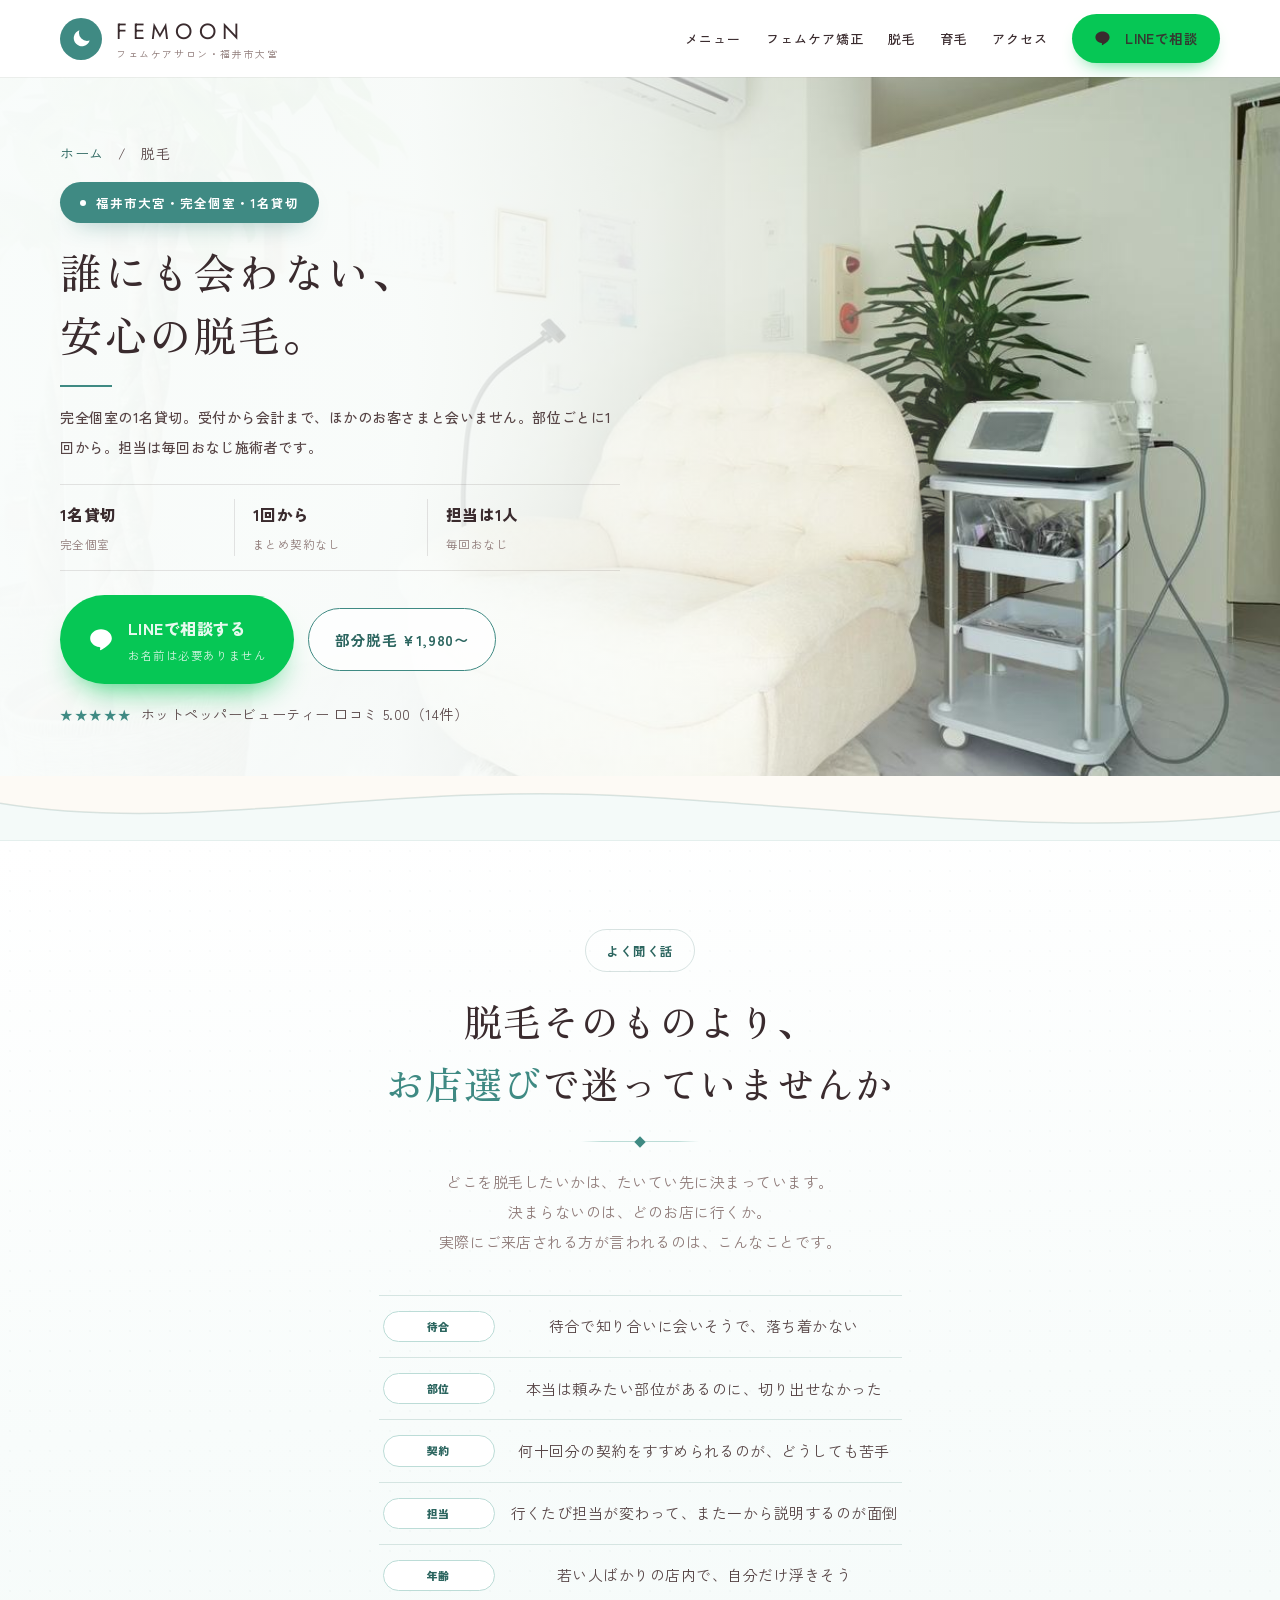
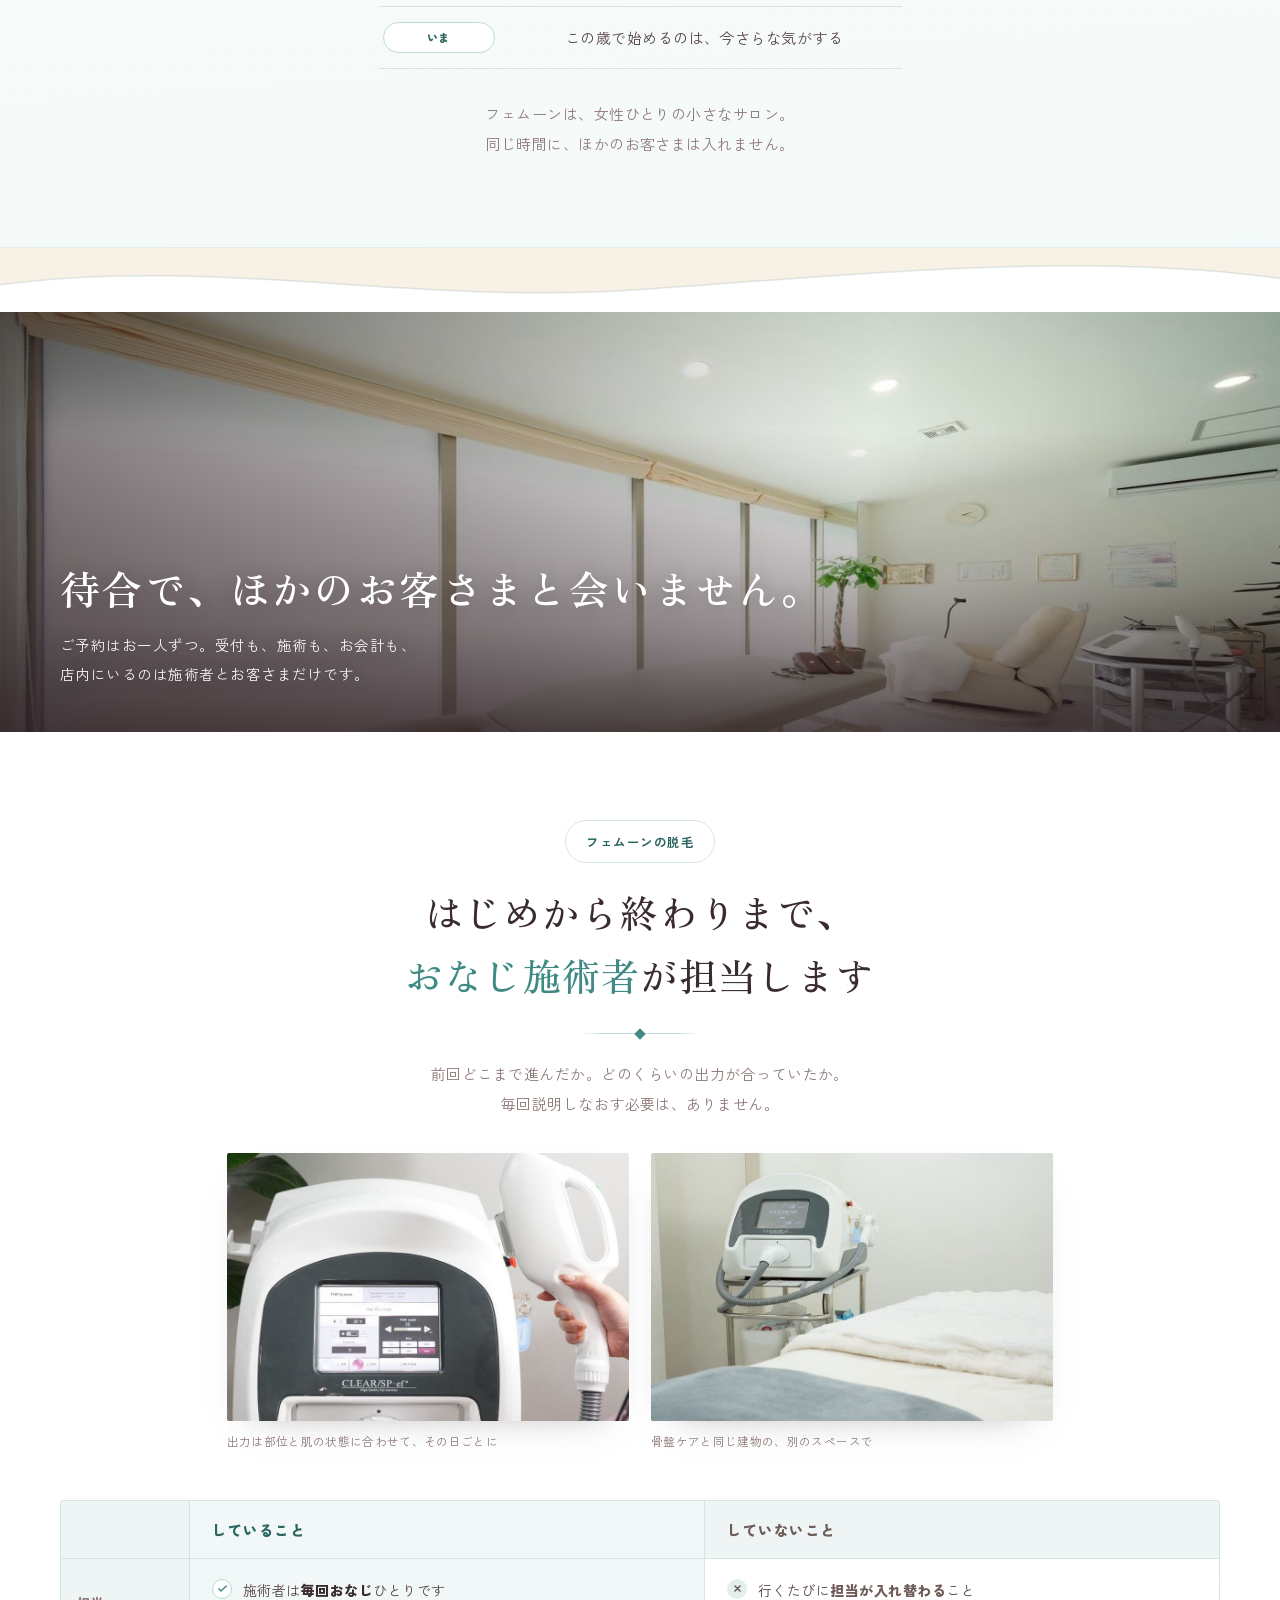
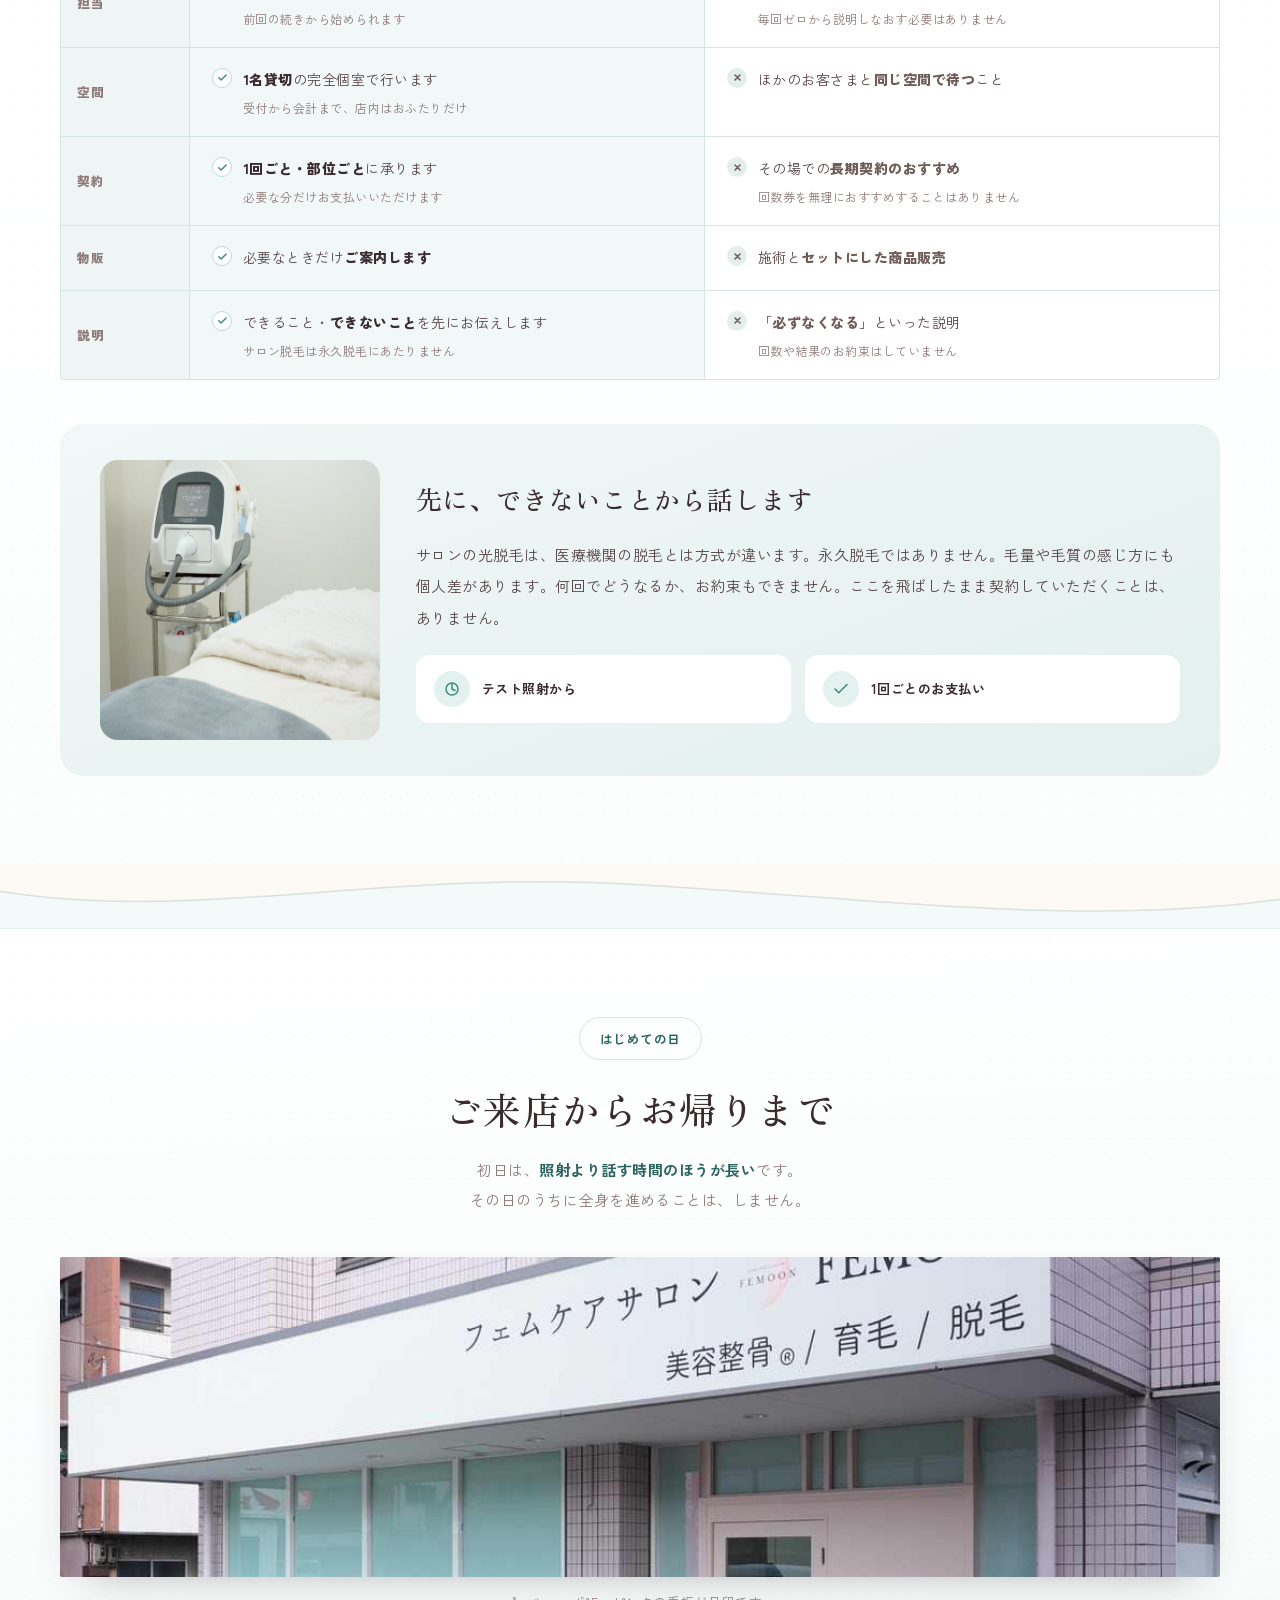
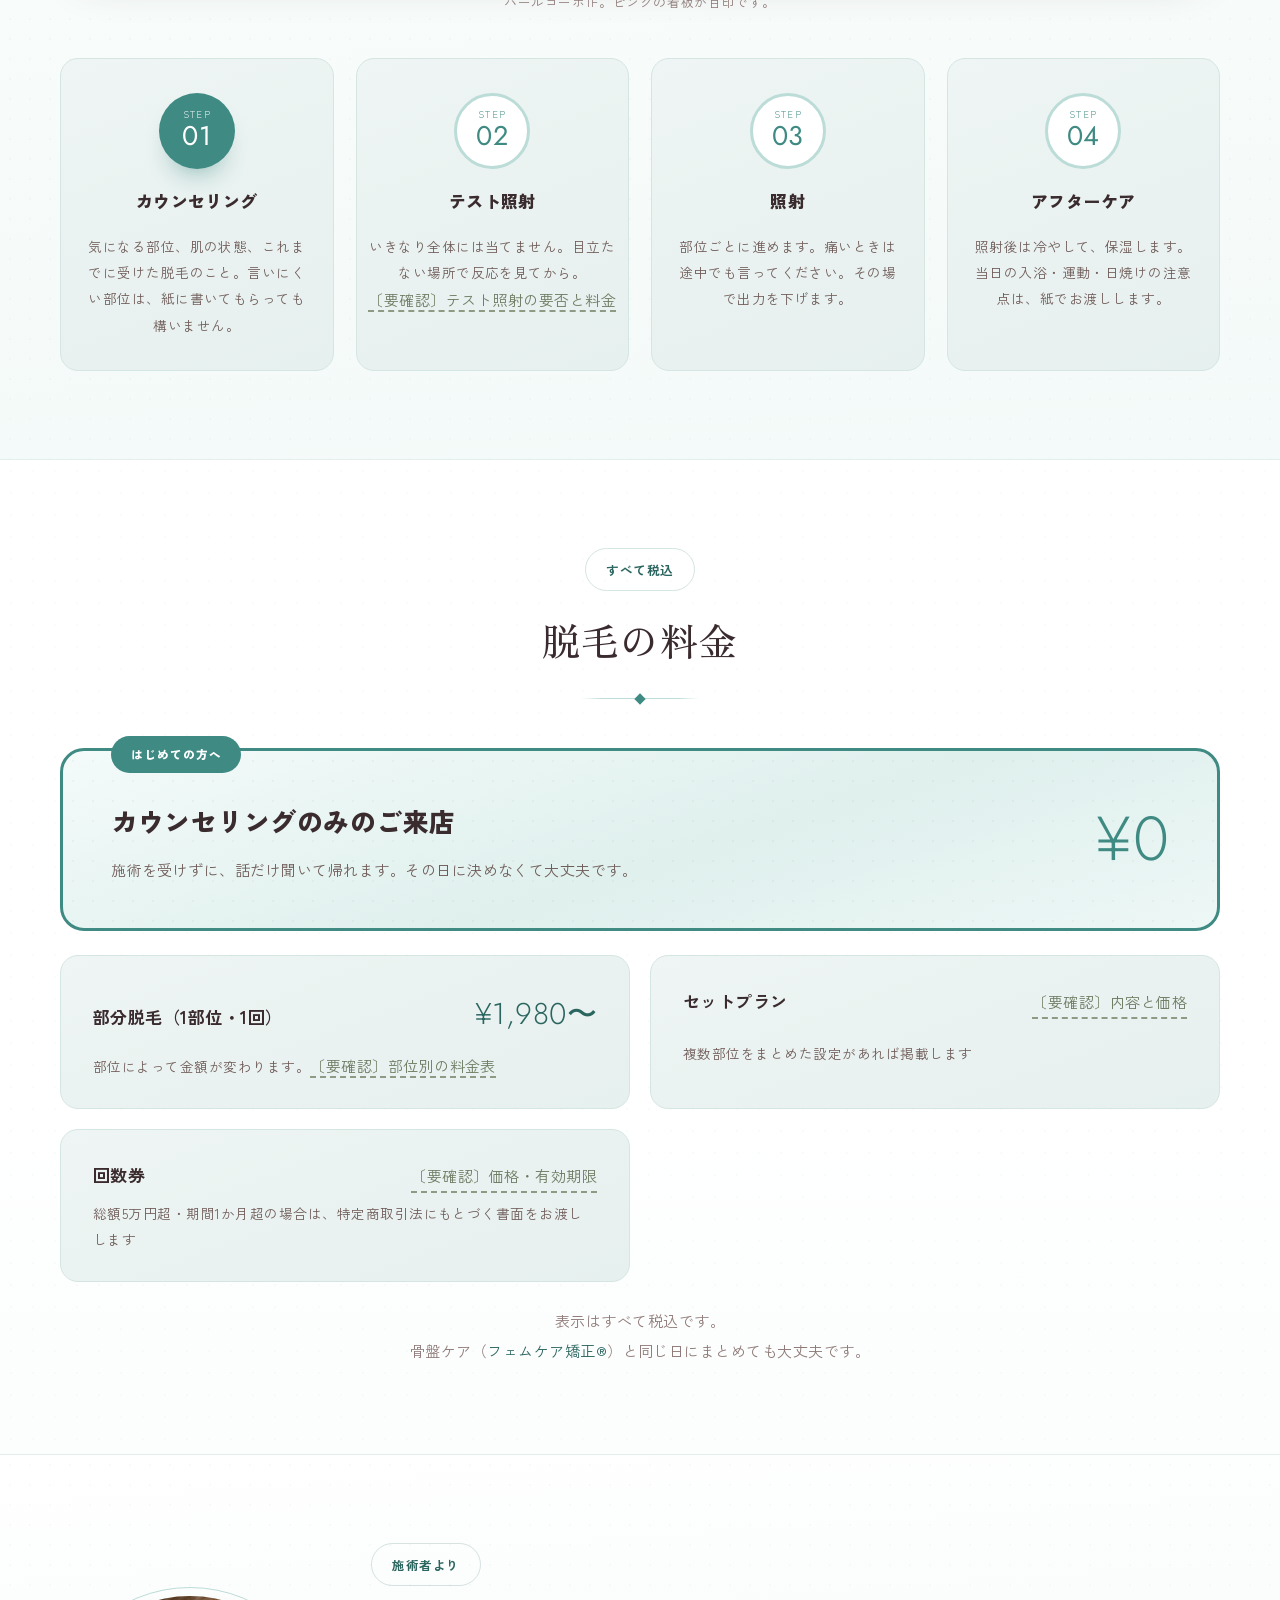
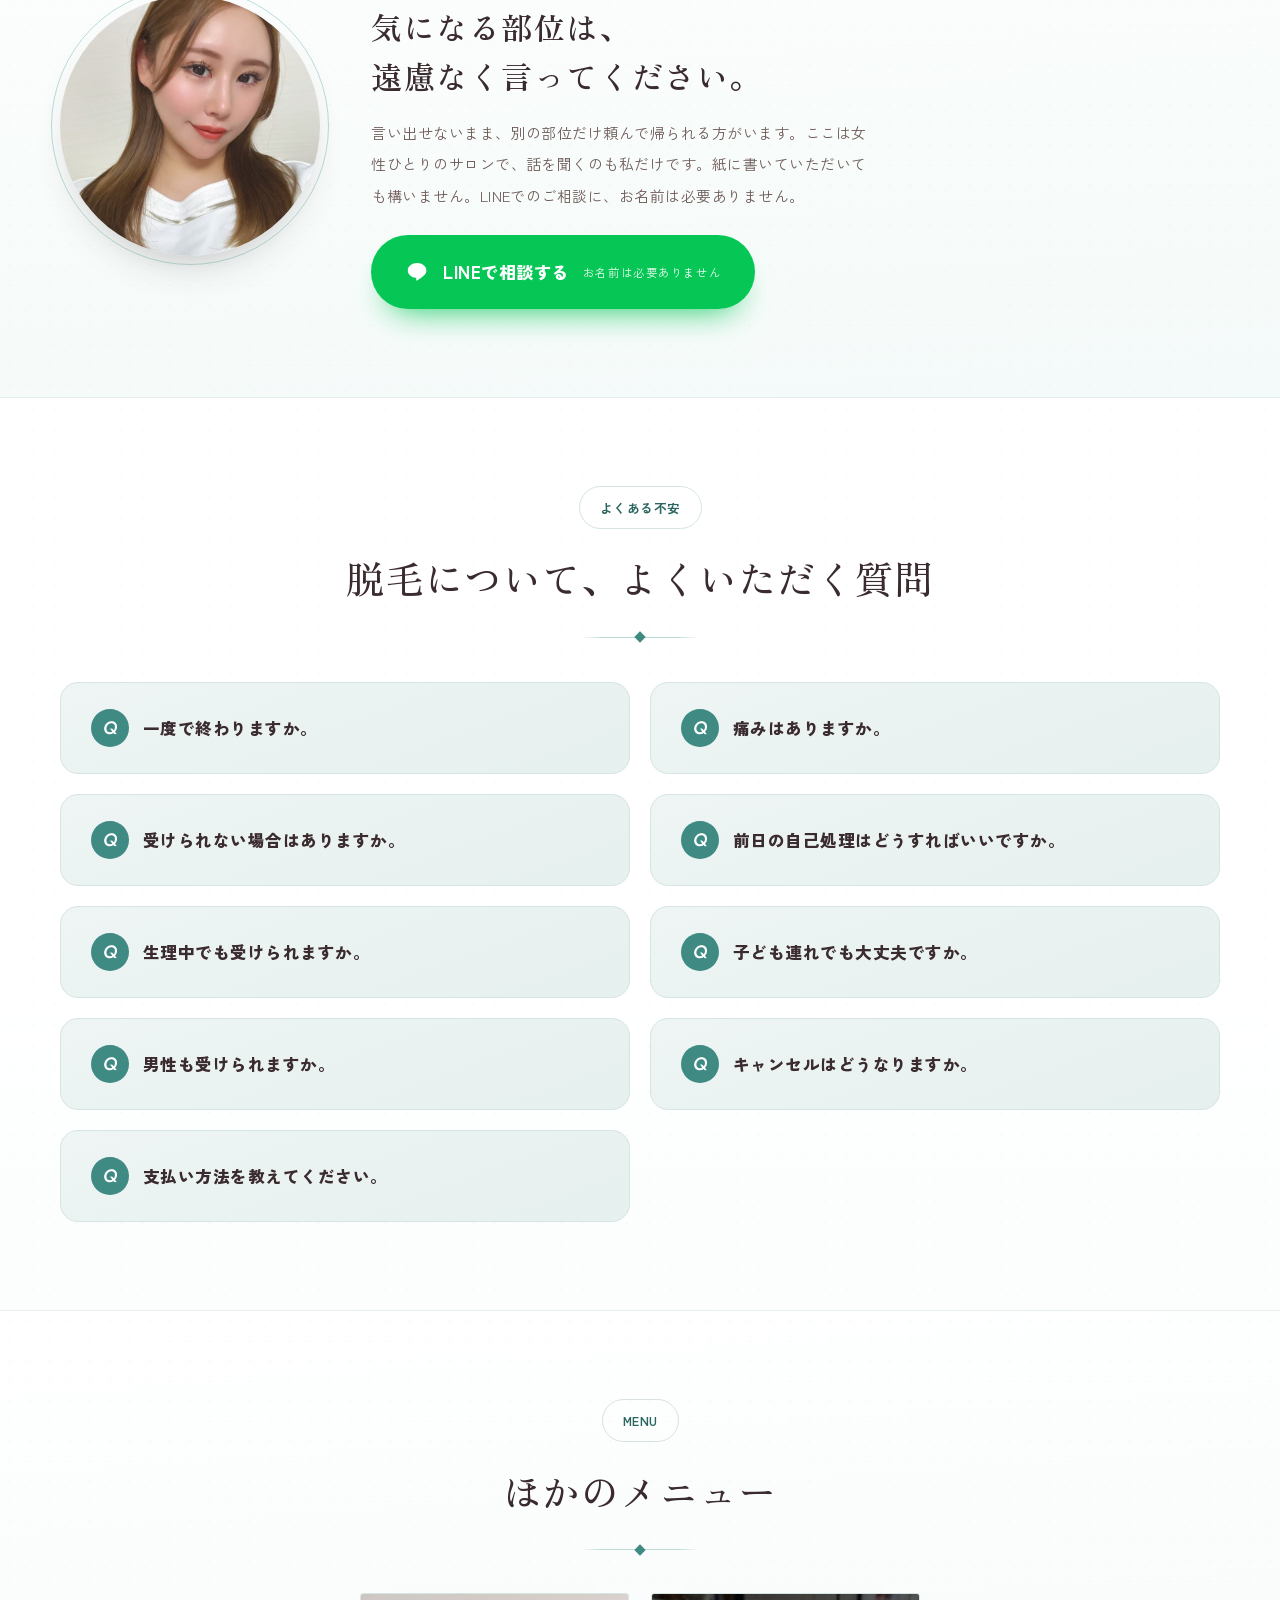
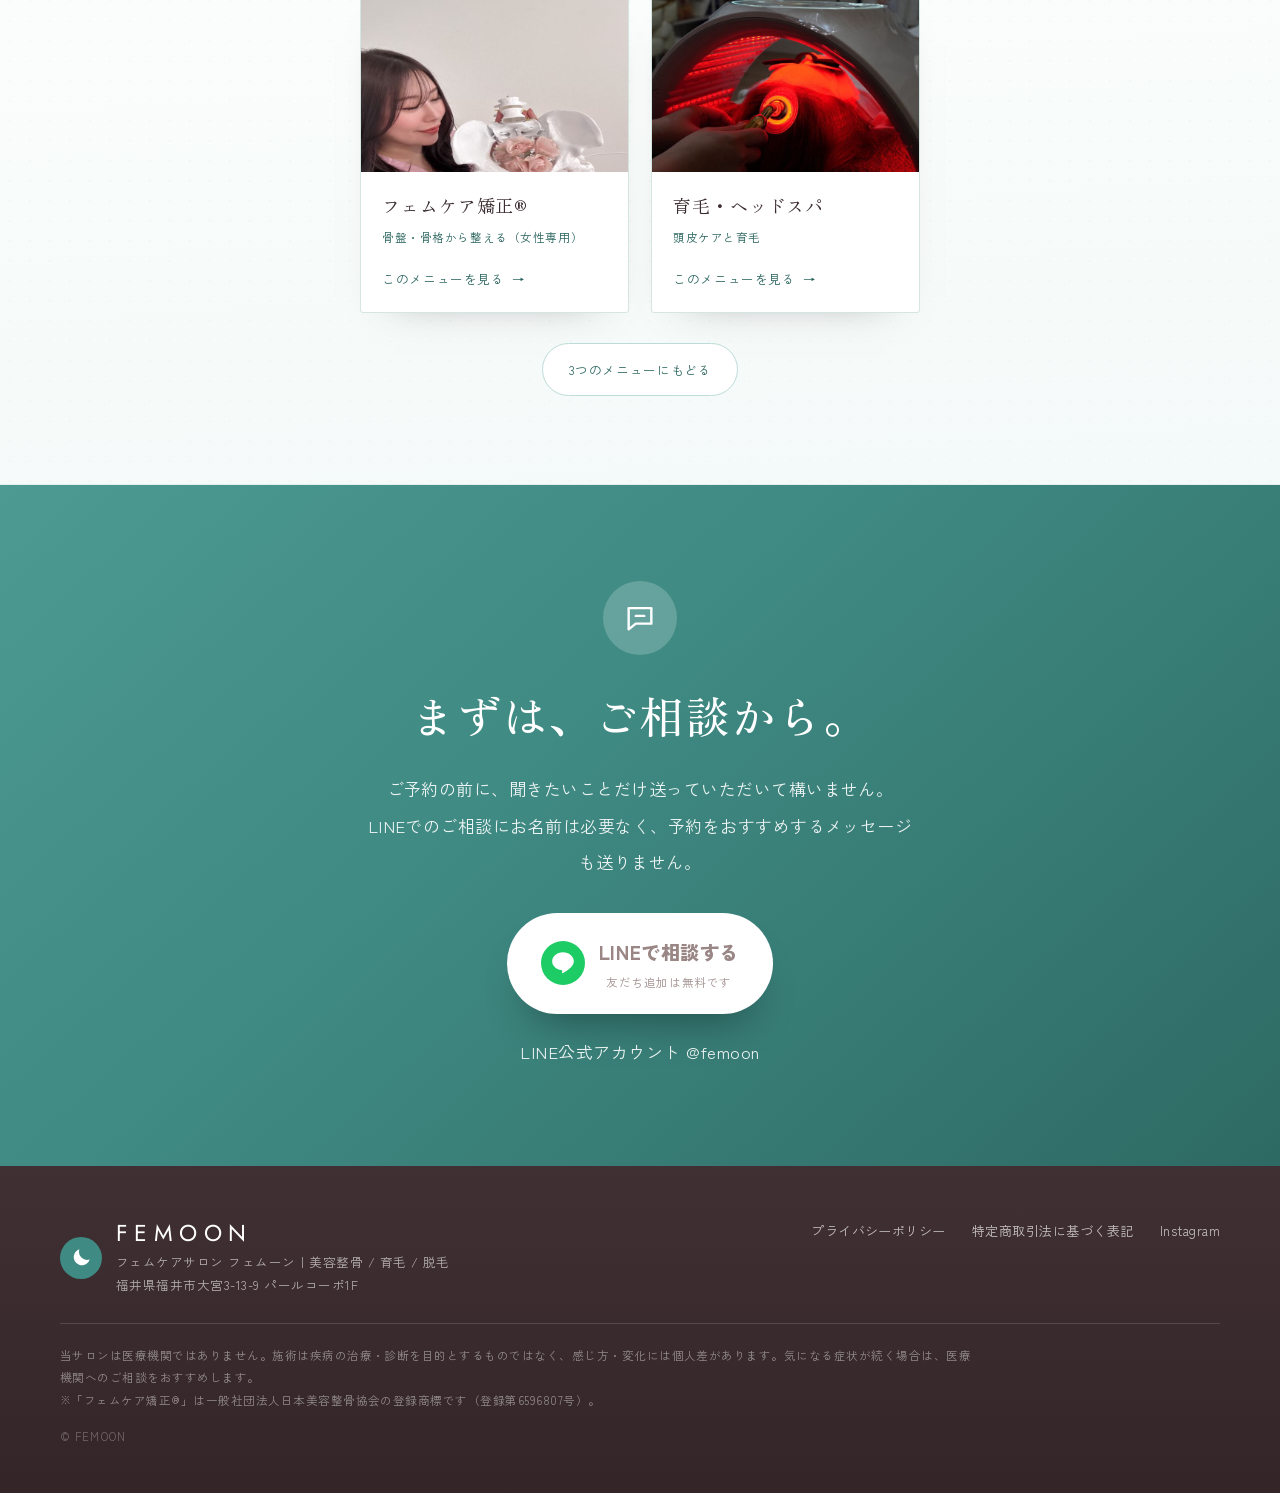
==== commit 9e66e7c8: "Add files via upload" ====
--- a/datsumo/index.html
+++ b/datsumo/index.html
@@ -230,9 +230,10 @@
       <details><summary><i>Q</i><h4>痛みはありますか。</h4></summary><p class="a">感じ方は人それぞれです。出力は部位と肌の状態に合わせて下げられます。痛いときは途中でも言ってください。まずテスト照射で確かめてから進めます。</p></details>
       <details><summary><i>Q</i><h4>受けられない場合はありますか。</h4></summary><p class="a">日焼け直後、肌に炎症があるとき、妊娠中の方、お薬で光に反応しやすくなっている方。お受けできないことがあります。カウンセリングで確認します。<span class="tbd">〔要確認〕サロンの受け入れ基準</span></p></details>
       <details><summary><i>Q</i><h4>前日の自己処理はどうすればいいですか。</h4></summary><p class="a"><span class="tbd">〔要確認〕自己処理の方法とタイミング</span></p></details>
-      <details><summary><i>Q</i><h4>生理中でも受けられますか。</h4></summary><p class="a"><span class="tbd">〔要確認〕生理中の受け入れ方針（部位によって異なる場合はその条件も）</span></p></details>
+      <details><summary><i>Q</i><h4>生理中でも受けられますか。</h4></summary><p class="a">デリケートゾーンまわりの部位のみ、生理中はお受けできません。ほかの部位は通常どおりお受けいただけます。ご予約時にお知らせください。</p></details>
       <details><summary><i>Q</i><h4>子ども連れでも大丈夫ですか。</h4></summary><p class="a">お子さま連れで大丈夫です。完全個室の1名貸切なので、まわりの目は気にせずに。ご予約のときにお知らせください。</p></details>
       <details><summary><i>Q</i><h4>男性も受けられますか。</h4></summary><p class="a">脱毛は男性のご来店も承っています。完全個室の1名貸切ですので、ほかのお客さまと顔を合わせることはありません。骨盤ケア（フェムケア矯正®）のみ女性専用となります。<span class="tbd">〔要確認〕男性がお受けいただける部位の範囲と、男性の料金</span></p></details>
+      <details><summary><i>Q</i><h4>キャンセルはどうなりますか。</h4></summary><p class="a">前日までのご予約の変更・キャンセルは無料です。当日のキャンセルは、回数券をお持ちの方は1回分の消費、それ以外のメニューは一律 ¥3,300 のキャンセル料を頂戴しています。</p></details>
       <details><summary><i>Q</i><h4>支払い方法を教えてください。</h4></summary><p class="a">現金と各種クレジットカード（Visa／Mastercard／JCB／American Express／Diners Club／UnionPay／Discover）がご利用いただけます。</p></details>
     </div>
   </div>
@@ -270,8 +271,8 @@
     <span class="halo"><svg width="34" height="34" viewBox="0 0 24 24" fill="none" stroke="#fff" stroke-width="1.7" stroke-linecap="round" stroke-linejoin="round"><path d="M4 5h16v11H9l-5 4V5z"/><path d="M9 10.5h6"/></svg></span>
     <h2>まずは、ご相談から。</h2>
     <p>ご予約の前に、聞きたいことだけ送っていただいて構いません。<br>LINEでのご相談にお名前は必要なく、予約をおすすめするメッセージも送りません。</p>
-    <a class="btn-line" href="#"><span class="g"><svg width="26" height="26" viewBox="0 0 24 24" fill="#fff"><path d="M12 2C6.48 2 2 5.73 2 10.32c0 4.1 3.55 7.54 8.35 8.2.32.07.77.22.88.5.1.25.07.65.03.9l-.14.85c-.04.25-.2.98.86.53 1.06-.44 5.7-3.36 7.78-5.75C21.1 13.9 22 12.2 22 10.32 22 5.73 17.52 2 12 2z"/></svg></span><span><b>LINEで相談する</b><span>友だち追加は無料です</span></span></a>
-    <p class="acct">LINE公式アカウント <span class="tbd">〔要確認〕アカウントID</span></p>
+    <a class="btn-line" href="https://lin.ee/THzq4lj" target="_blank" rel="noopener"><span class="g"><svg width="26" height="26" viewBox="0 0 24 24" fill="#fff"><path d="M12 2C6.48 2 2 5.73 2 10.32c0 4.1 3.55 7.54 8.35 8.2.32.07.77.22.88.5.1.25.07.65.03.9l-.14.85c-.04.25-.2.98.86.53 1.06-.44 5.7-3.36 7.78-5.75C21.1 13.9 22 12.2 22 10.32 22 5.73 17.52 2 12 2z"/></svg></span><span><b>LINEで相談する</b><span>友だち追加は無料です</span></span></a>
+    <p class="acct">LINE公式アカウント <a href="https://lin.ee/THzq4lj" target="_blank" rel="noopener" style="color:inherit">@femoon</a></p>
   </div>
 </section>
 
@@ -285,7 +286,7 @@
       <nav class="foot-nav">
         <a href="../privacy.html">プライバシーポリシー</a>
         <a href="../tokushoho.html">特定商取引法に基づく表記</a>
-        <a href="#">Instagram</a>
+        <a href="https://www.instagram.com/femcaresalon_fukui1207_femoon/" target="_blank" rel="noopener">Instagram</a>
       </nav>
     </div>
     <p class="foot-legal">当サロンは医療機関ではありません。施術は疾病の治療・診断を目的とするものではなく、感じ方・変化には個人差があります。気になる症状が続く場合は、医療機関へのご相談をおすすめします。<br>※「フェムケア矯正®」は一般社団法人日本美容整骨協会の登録商標です（登録第6596807号）。</p>
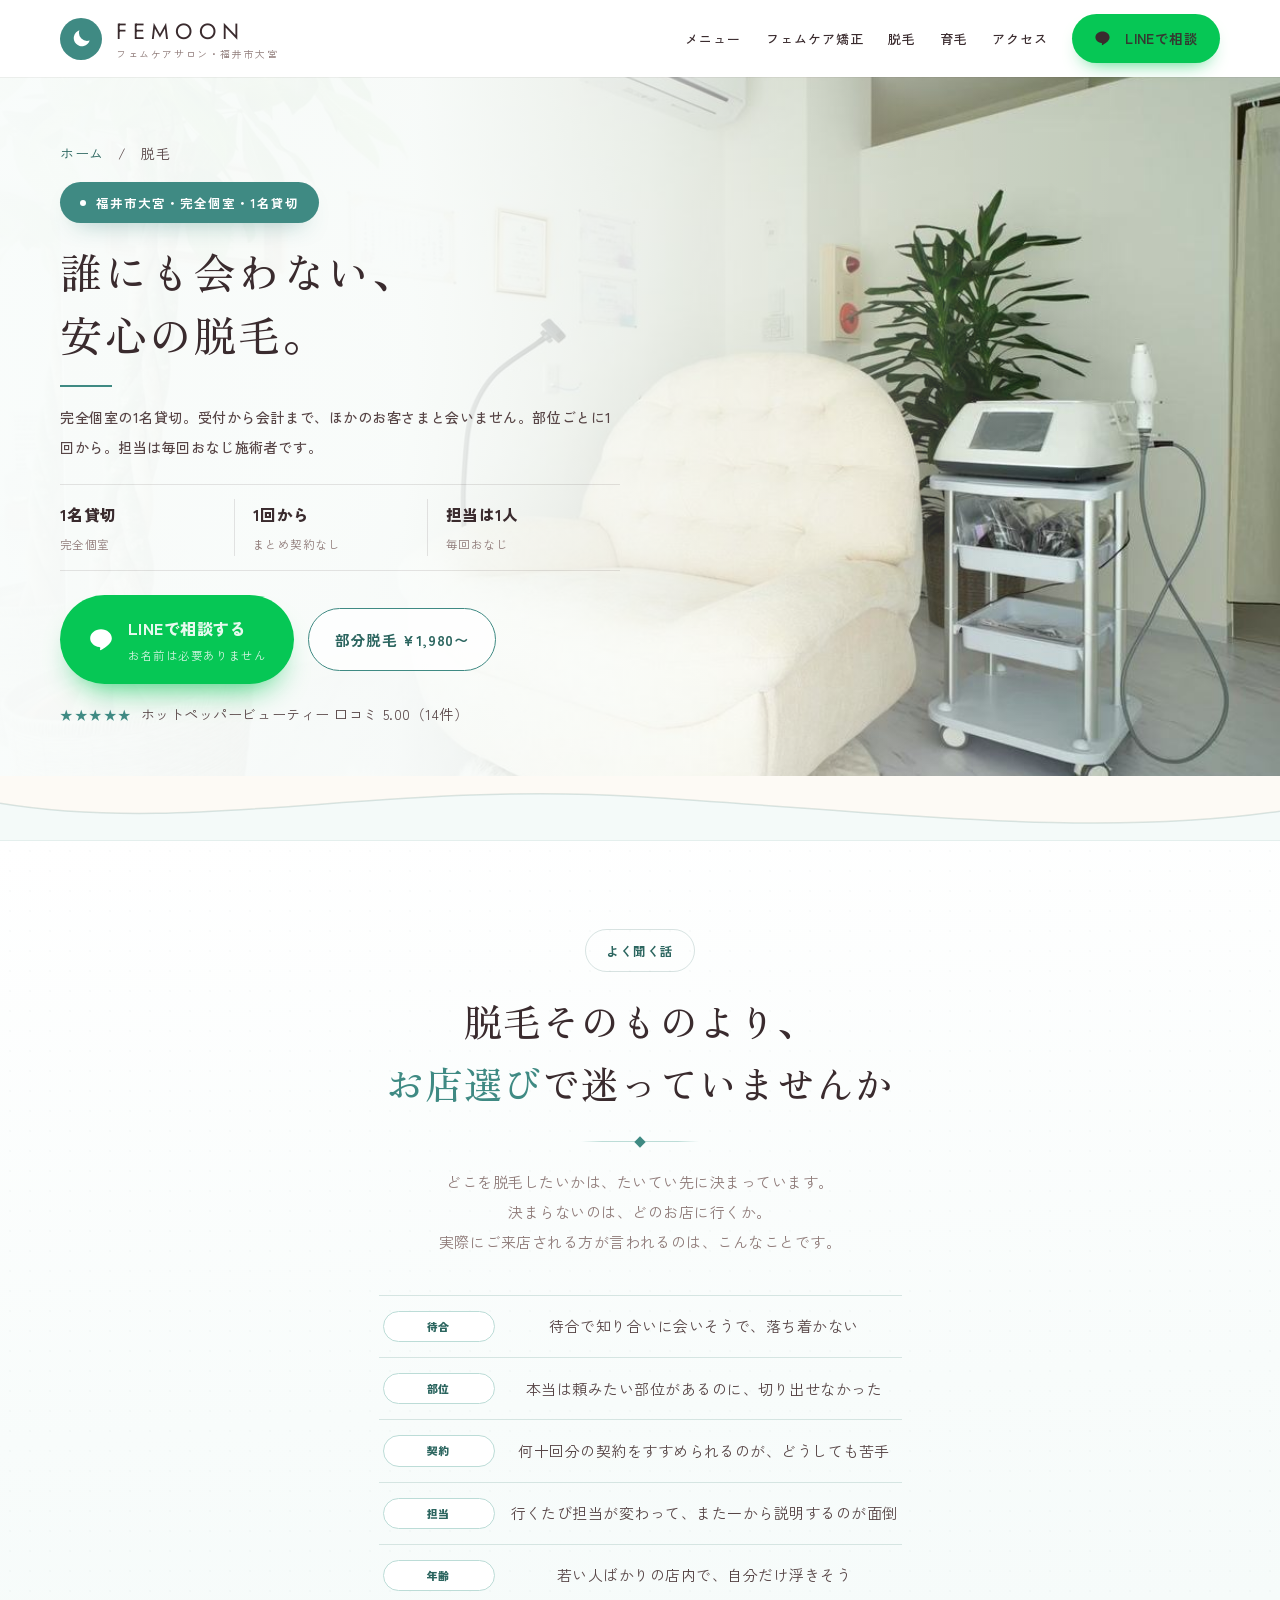
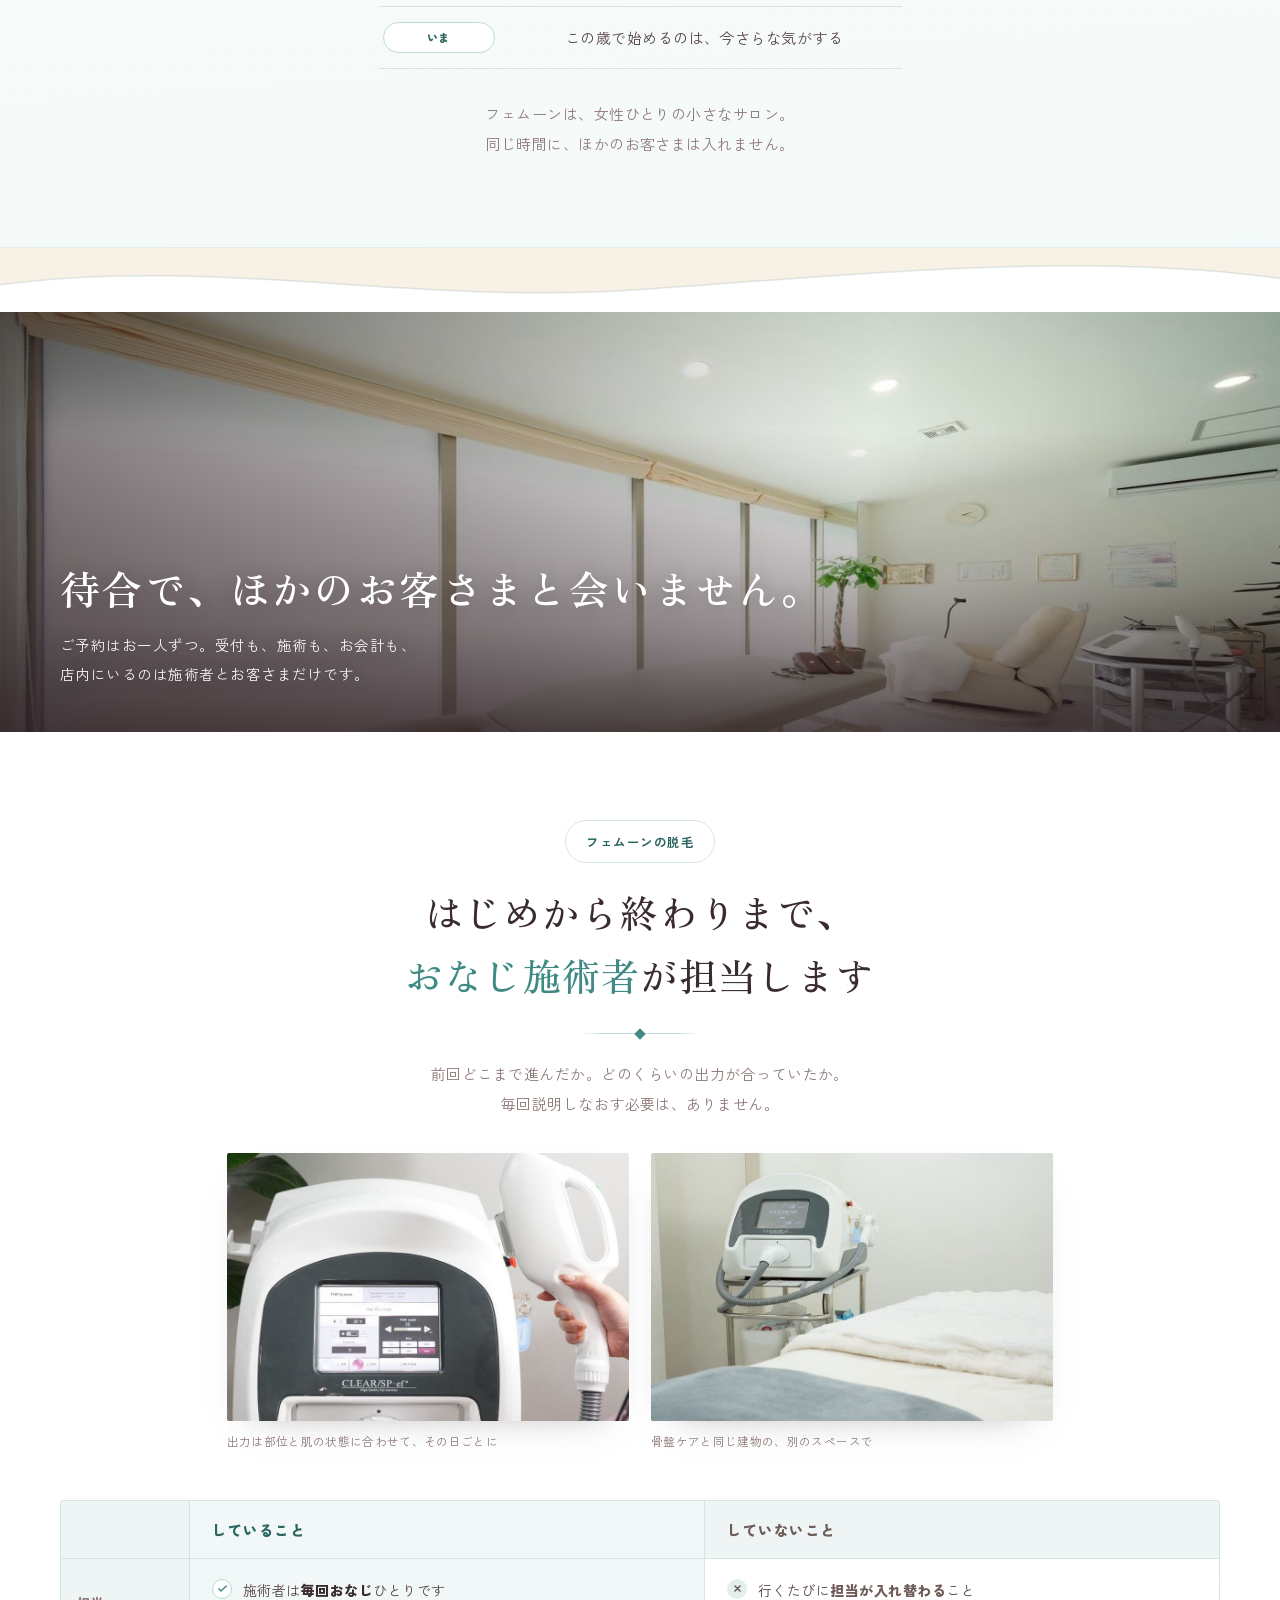
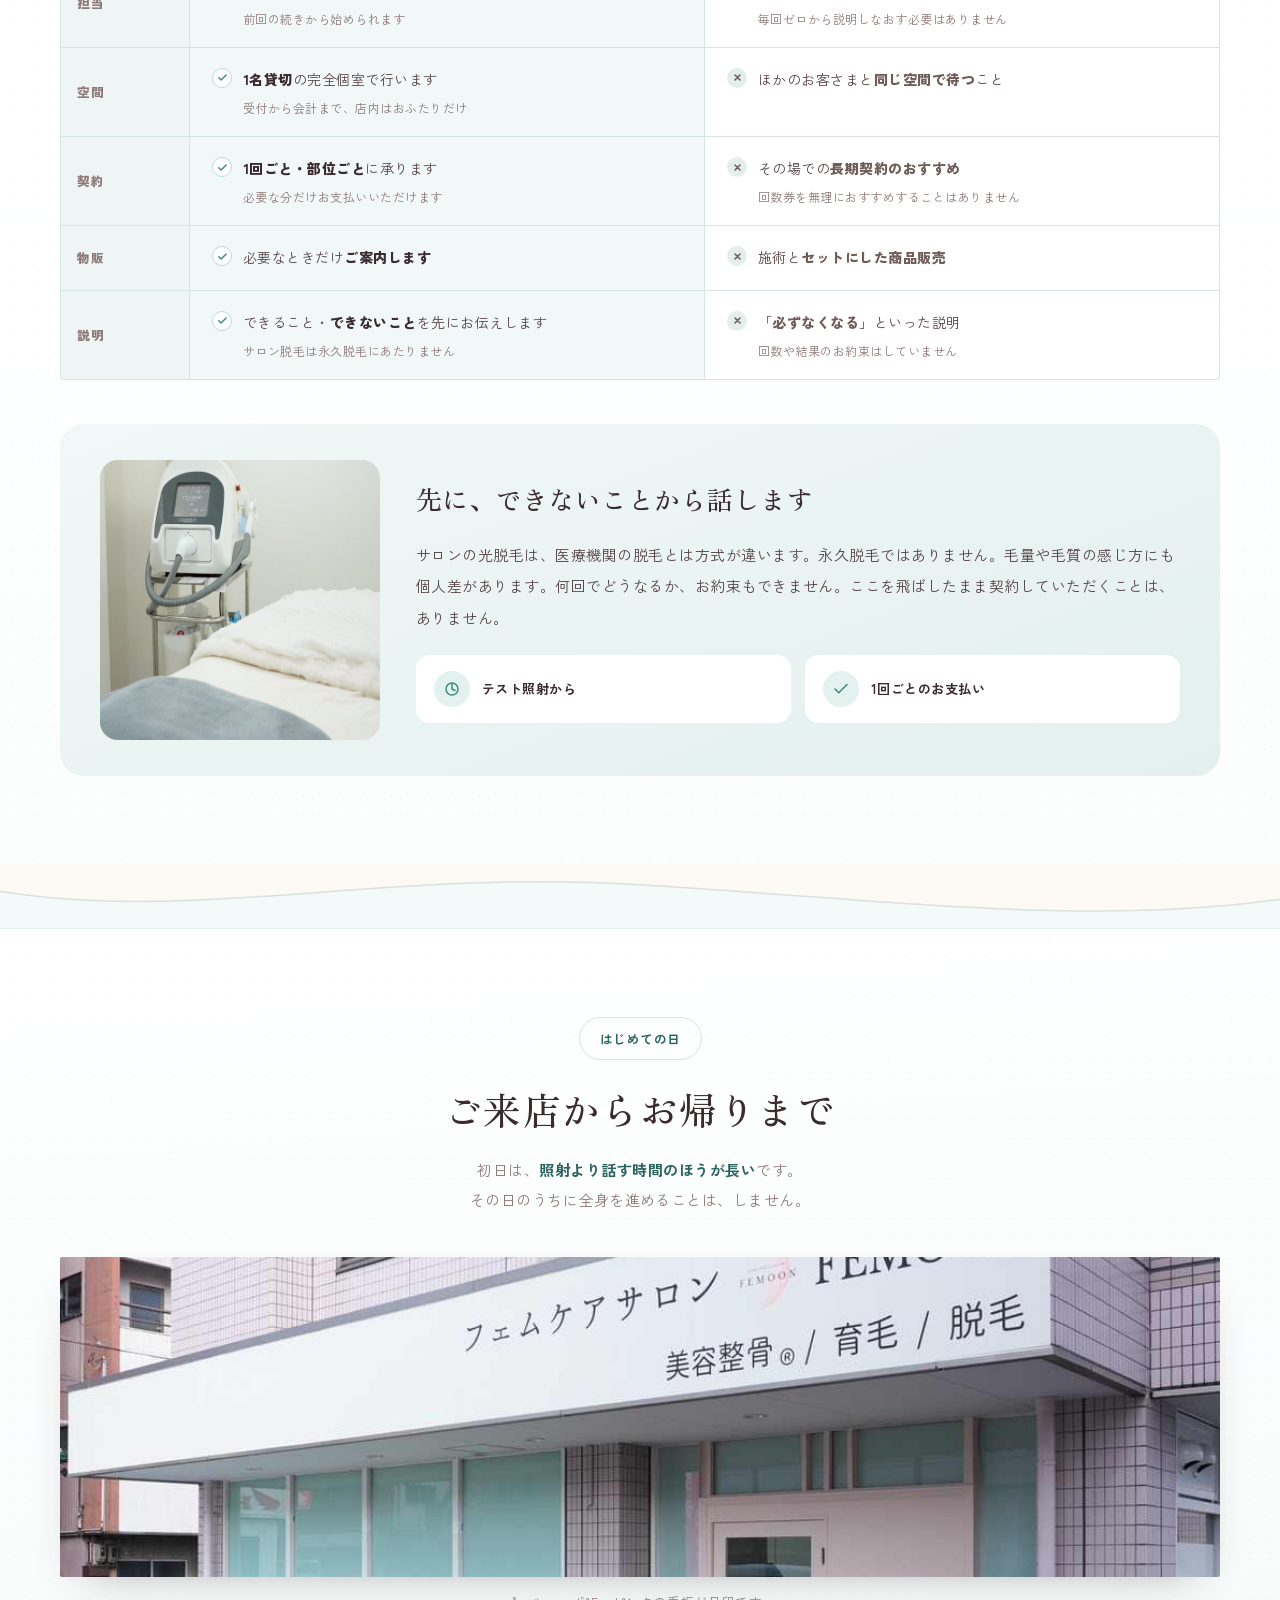
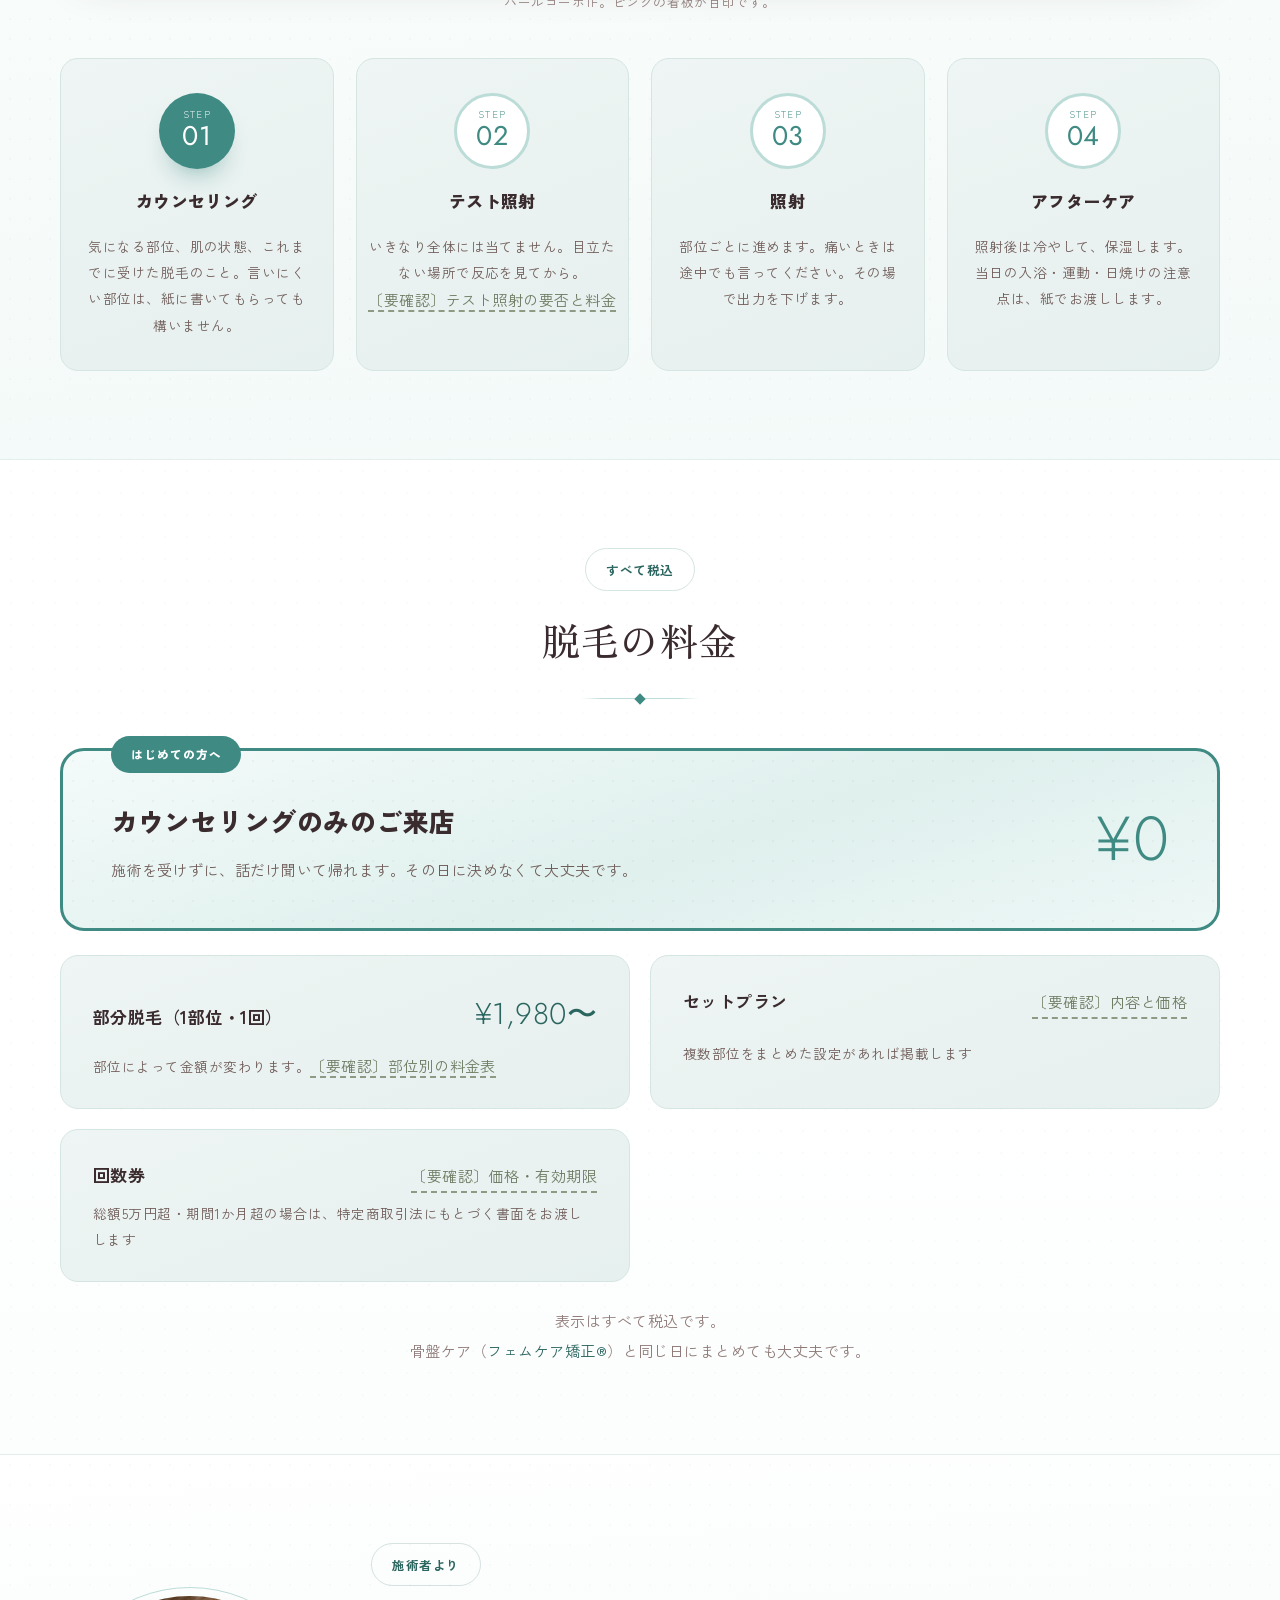
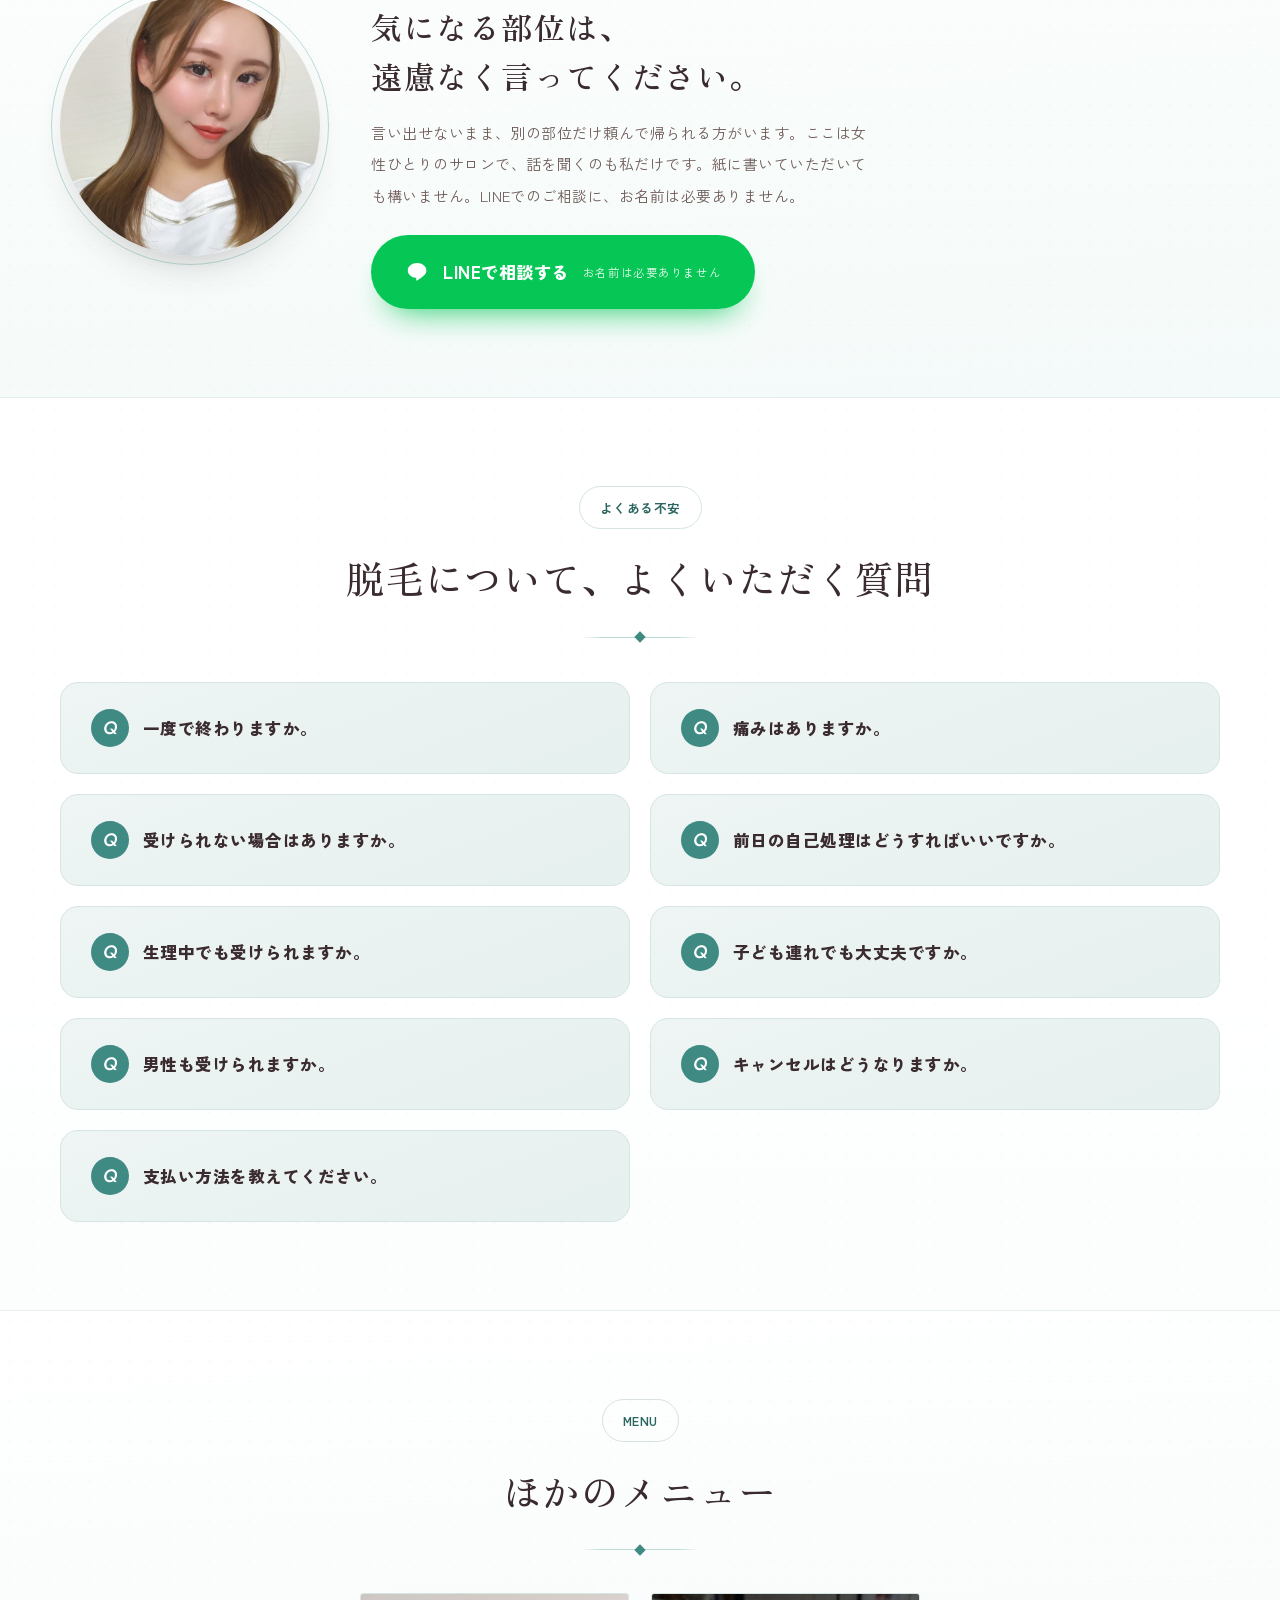
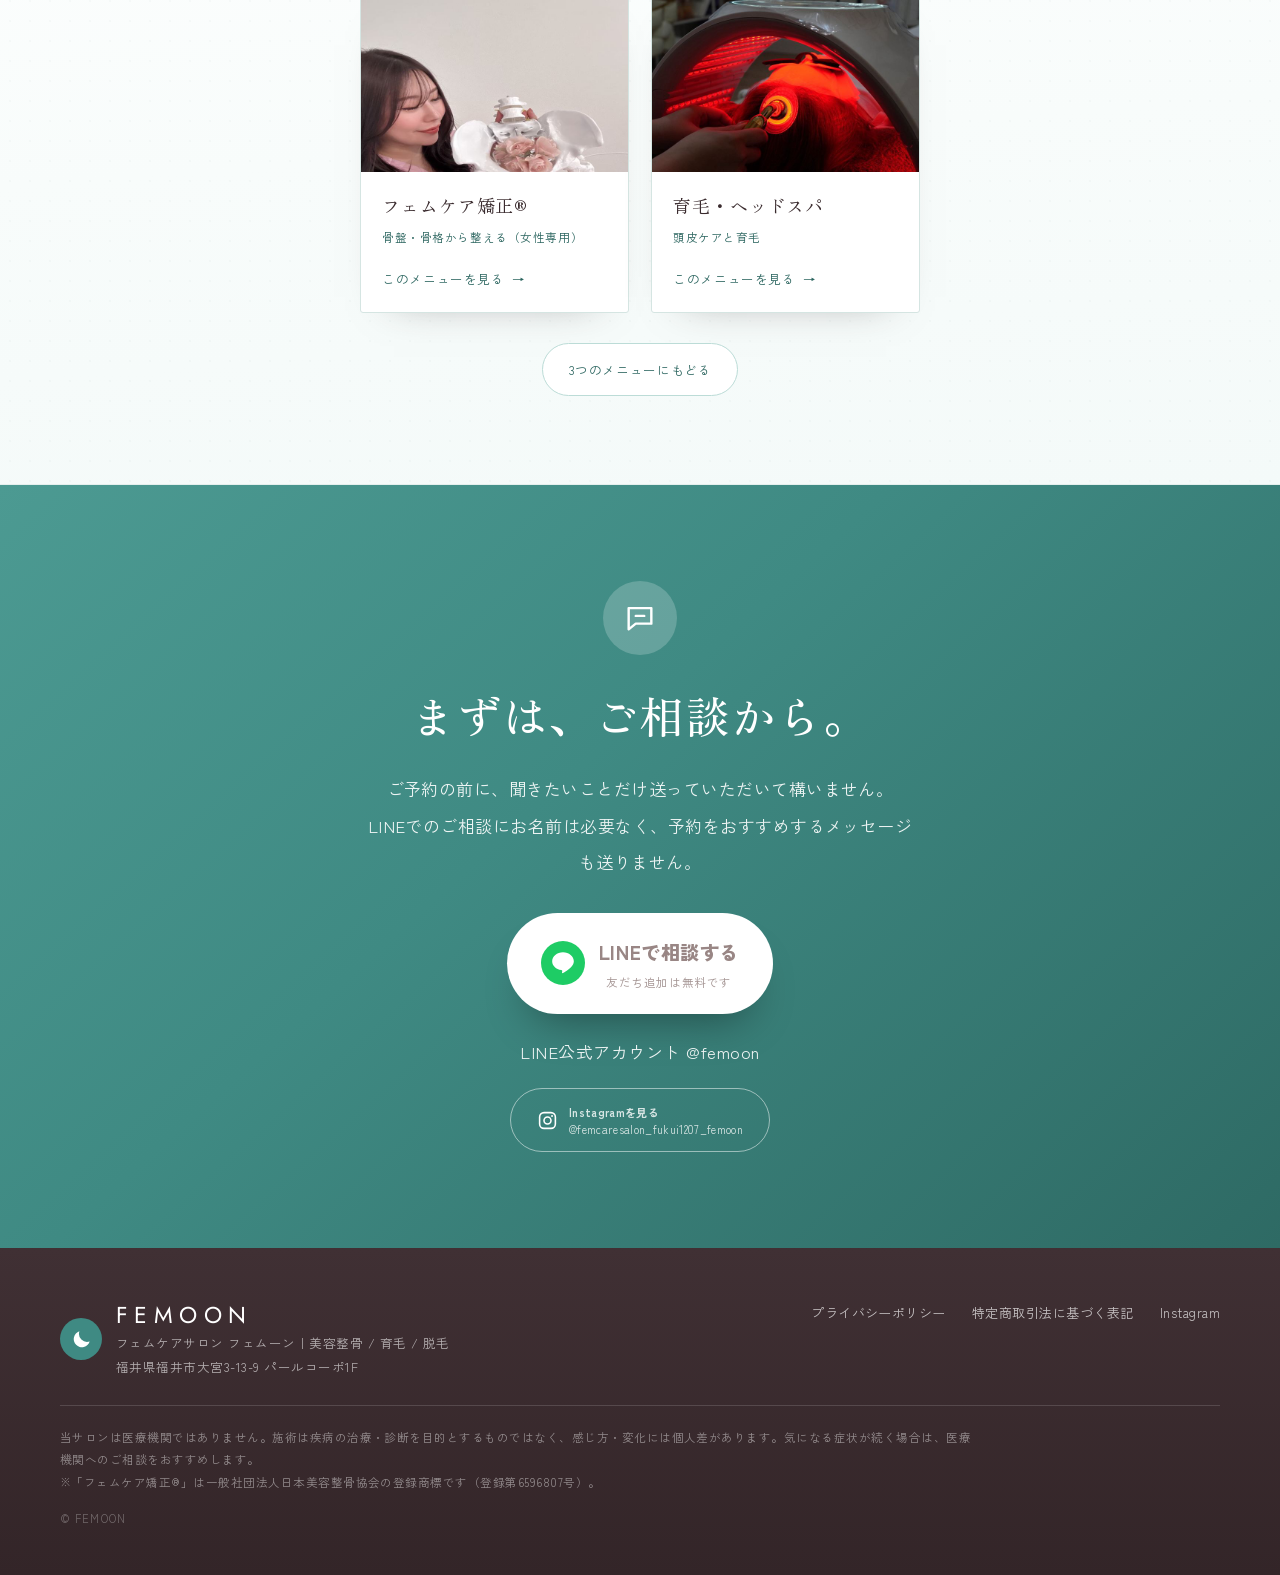
==== commit dea74dfb: "Add files via upload" ====
--- a/datsumo/index.html
+++ b/datsumo/index.html
@@ -273,6 +273,7 @@
     <p>ご予約の前に、聞きたいことだけ送っていただいて構いません。<br>LINEでのご相談にお名前は必要なく、予約をおすすめするメッセージも送りません。</p>
     <a class="btn-line" href="https://lin.ee/THzq4lj" target="_blank" rel="noopener"><span class="g"><svg width="26" height="26" viewBox="0 0 24 24" fill="#fff"><path d="M12 2C6.48 2 2 5.73 2 10.32c0 4.1 3.55 7.54 8.35 8.2.32.07.77.22.88.5.1.25.07.65.03.9l-.14.85c-.04.25-.2.98.86.53 1.06-.44 5.7-3.36 7.78-5.75C21.1 13.9 22 12.2 22 10.32 22 5.73 17.52 2 12 2z"/></svg></span><span><b>LINEで相談する</b><span>友だち追加は無料です</span></span></a>
     <p class="acct">LINE公式アカウント <a href="https://lin.ee/THzq4lj" target="_blank" rel="noopener" style="color:inherit">@femoon</a></p>
+    <div class="sns-row"><a class="btn-ig" href="https://www.instagram.com/femcaresalon_fukui1207_femoon/" target="_blank" rel="noopener"><svg viewBox="0 0 24 24" fill="none" stroke="currentColor" stroke-width="1.8" stroke-linecap="round" stroke-linejoin="round" aria-hidden="true"><rect x="3" y="3" width="18" height="18" rx="5"/><circle cx="12" cy="12" r="4"/><circle cx="17.2" cy="6.8" r="1.1" fill="currentColor" stroke="none"/></svg><span class="ig-txt"><b>Instagramを見る</b><span>@femcaresalon_fukui1207_femoon</span></span></a></div>
   </div>
 </section>
 
--- a/assets/style.css
+++ b/assets/style.css
@@ -1020,3 +1020,19 @@
 /* する/しない のアイコン色をテーマ連動に */
 .cmp-do i{color:var(--pink)}
 .cmp-no i{color:var(--muted)}
+
+/* ══════════ Instagram ボタン ══════════ */
+.btn-ig{display:inline-flex;align-items:center;gap:11px;padding:14px 26px;border-radius:999px;
+  text-decoration:none;background:#fff;border:1px solid var(--card-line);color:var(--ink);
+  font-size:14px;letter-spacing:.04em;transition:border-color .25s,transform .25s,box-shadow .25s}
+.btn-ig:hover{border-color:var(--line-pink);transform:translateY(-2px);box-shadow:0 14px 28px -20px rgba(58,43,46,.5)}
+.btn-ig:focus-visible{outline:2px solid var(--pink);outline-offset:3px}
+.btn-ig svg{width:21px;height:21px;flex:none}
+.btn-ig b{font-weight:700}
+.btn-ig span{display:block;font-size:11px;letter-spacing:.03em;color:var(--faint);margin-top:2px}
+.btn-ig .ig-txt{display:flex;flex-direction:column;align-items:flex-start;line-height:1.35}
+/* CTA帯（濃い背景）の上では白フチ版に */
+.cta .btn-ig{background:transparent;border-color:rgba(255,255,255,.5);color:#fff}
+.cta .btn-ig:hover{background:rgba(255,255,255,.12);border-color:#fff}
+.cta .btn-ig span{color:rgba(255,255,255,.8)}
+.sns-row{display:flex;align-items:center;justify-content:center;gap:14px;flex-wrap:wrap;margin-top:18px}
